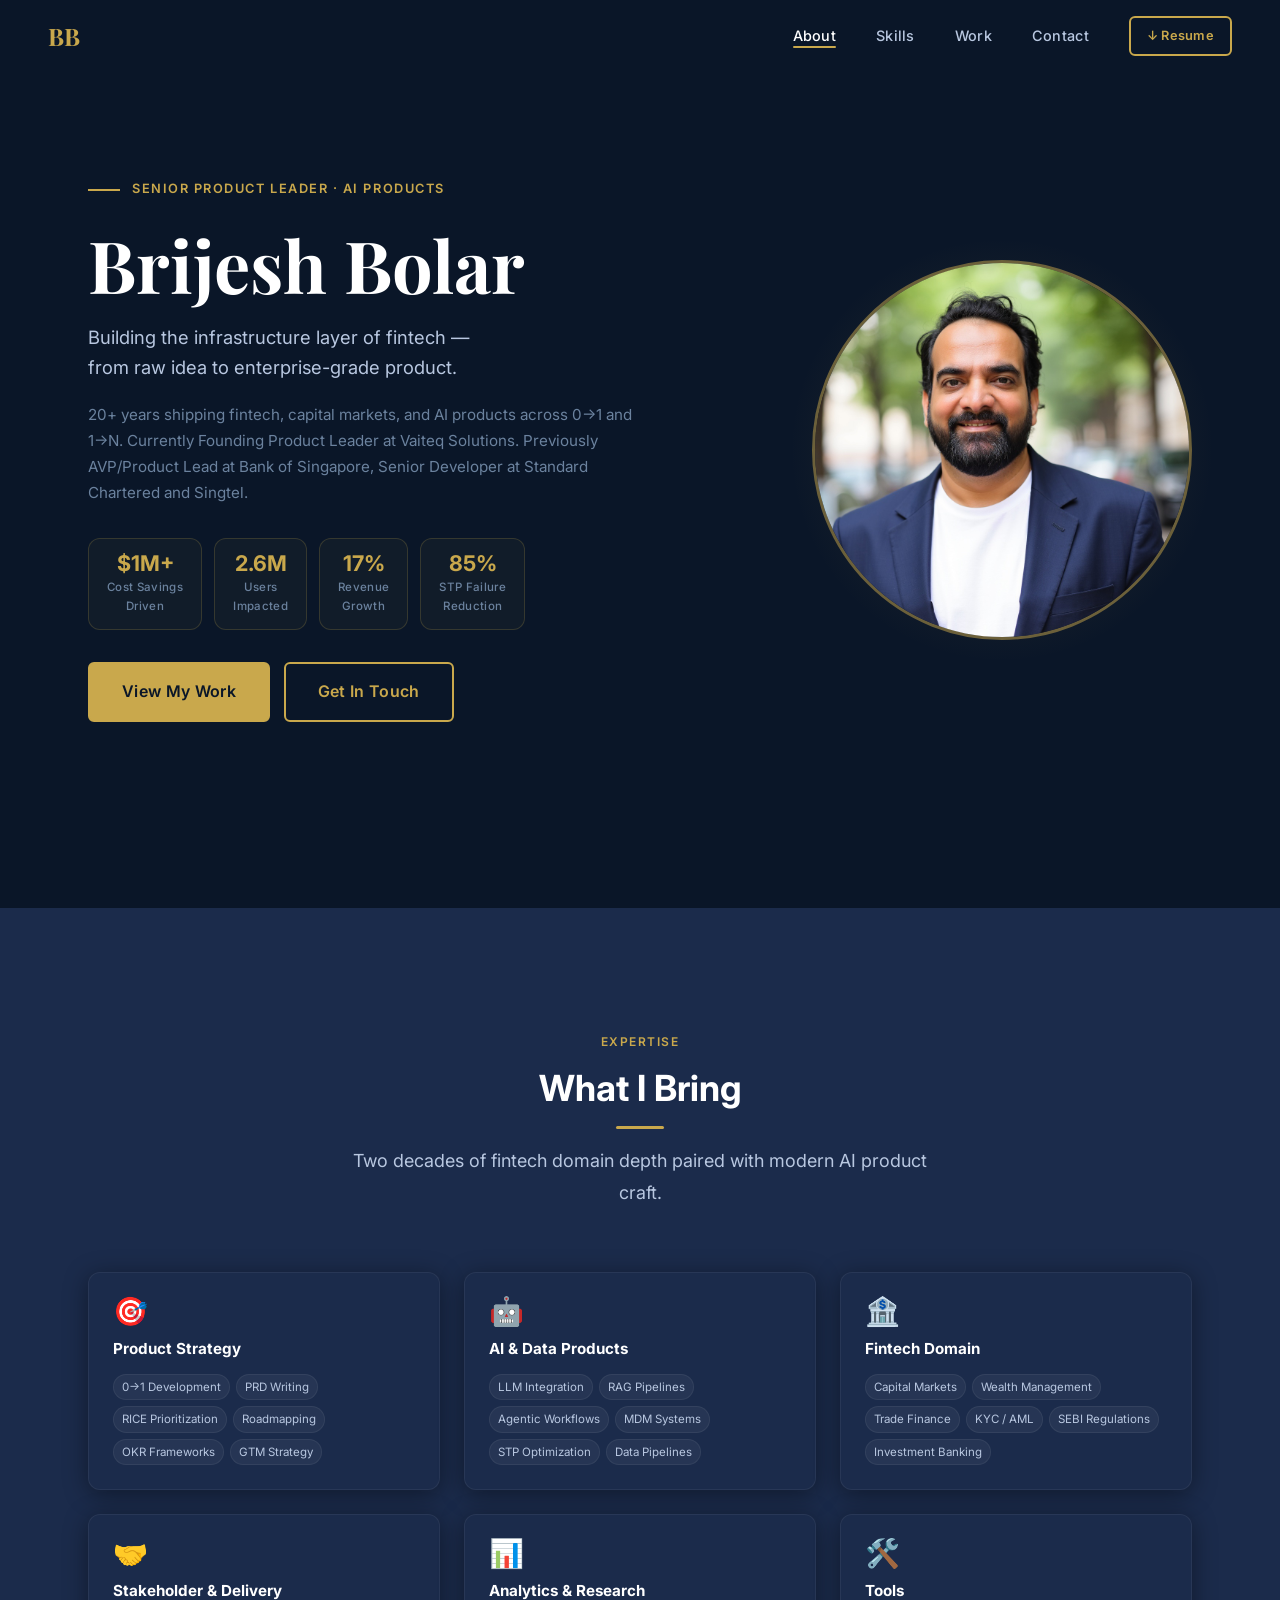
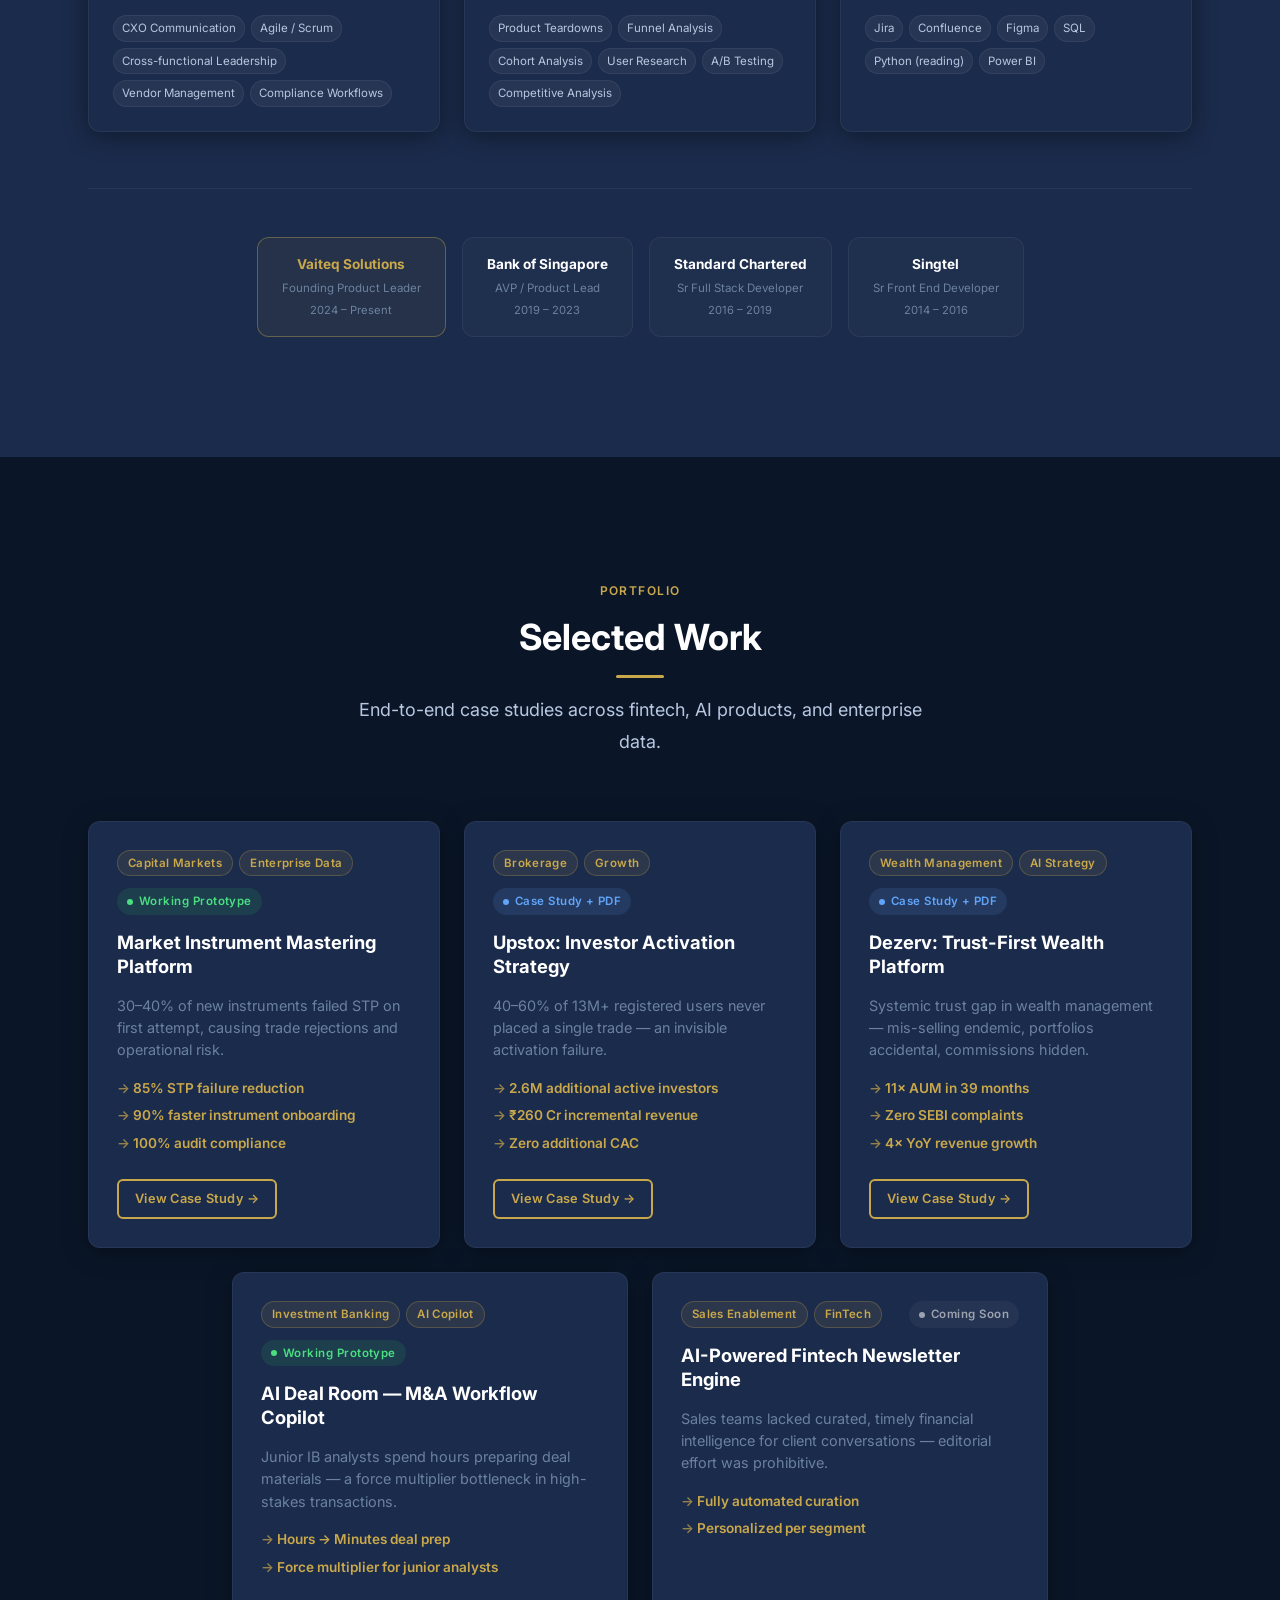
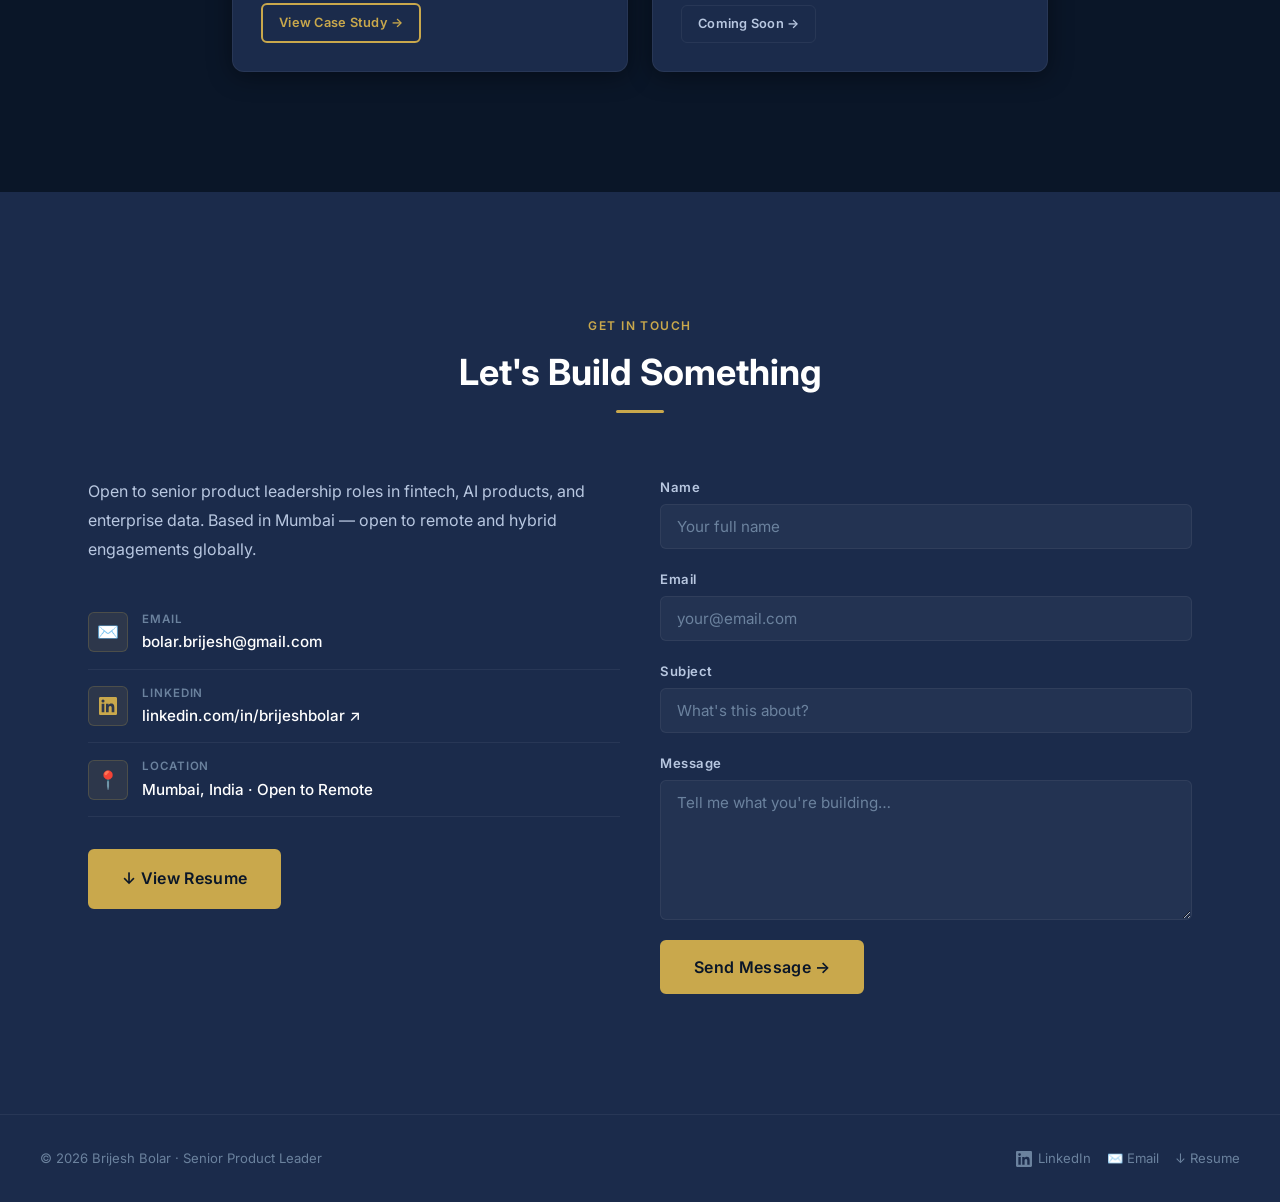
==== index.html @ 6beafd18 "Initial portfolio launch — Brijesh Bolar senior product leader site Static portfolio with 5 fintech " ====
<!DOCTYPE html>
<html lang="en">
<head>
  <meta charset="UTF-8">
  <meta name="viewport" content="width=device-width, initial-scale=1.0">
  <meta name="description" content="Brijesh Bolar — Senior Product Leader in AI and Fintech. 20+ years building enterprise-grade products at Bank of Singapore, Standard Chartered, and Singtel.">
  <meta name="author" content="Brijesh Harish Bolar">
  <title>Brijesh Bolar · Senior Product Leader · AI &amp; Fintech</title>

  <!-- Open Graph -->
  <meta property="og:title" content="Brijesh Bolar · Senior Product Leader">
  <meta property="og:description" content="20+ years in fintech. $1M+ cost savings. 2.6M users impacted.">
  <meta property="og:image" content="./documents/bolar-brijesh-pm-1.jpeg">
  <meta property="og:type" content="website">

  <!-- Google Fonts -->
  <link rel="preconnect" href="https://fonts.googleapis.com">
  <link rel="preconnect" href="https://fonts.gstatic.com" crossorigin>
  <link href="https://fonts.googleapis.com/css2?family=Inter:wght@300;400;500;600;700&family=Playfair+Display:wght@700&display=swap" rel="stylesheet">

  <link rel="stylesheet" href="./css/main.css">
  <link rel="stylesheet" href="./css/components.css">
</head>
<body>

  <!-- ── Navigation ──────────────────────────────────────────── -->
  <nav class="site-nav" id="site-nav" aria-label="Primary navigation">
    <div class="nav-inner">
      <a href="#" class="nav-logo" aria-label="Brijesh Bolar — back to top">BB</a>

      <button class="nav-burger" aria-expanded="false" aria-controls="nav-menu" aria-label="Toggle menu">
        <span></span>
        <span></span>
        <span></span>
      </button>

      <ul class="nav-menu" id="nav-menu" role="list">
        <li><a href="#about" class="nav-link">About</a></li>
        <li><a href="#skills" class="nav-link">Skills</a></li>
        <li><a href="#work" class="nav-link">Work</a></li>
        <li><a href="#contact" class="nav-link">Contact</a></li>
        <li>
          <a href="./documents/Resume_BrijeshBolar_SPM.pdf"
             target="_blank" rel="noopener noreferrer"
             class="btn btn-outline btn-sm nav-resume-btn">
            ↓ Resume
          </a>
        </li>
      </ul>
    </div>
  </nav>

  <!-- ── Hero / About ─────────────────────────────────────────── -->
  <section id="about" class="section" style="padding-top: 0; padding-bottom: 80px;">
    <div class="container">
      <div class="hero-grid">

        <!-- Text -->
        <div class="hero-text">
          <p class="hero-eyebrow">Senior Product Leader · AI Products</p>
          <h1 class="hero-name">Brijesh Bolar</h1>
          <p class="hero-tagline">
            Building the infrastructure layer of fintech —<br>
            from raw idea to enterprise-grade product.
          </p>
          <p class="hero-bio">
            20+ years shipping fintech, capital markets, and AI products across 0→1 and 1→N. Currently Founding Product Leader at Vaiteq Solutions. Previously AVP/Product Lead at Bank of Singapore, Senior Developer at Standard Chartered and Singtel.
          </p>

          <div class="metric-chips">
            <div class="metric-chip">
              <span class="metric-chip__number">$1M+</span>
              <span class="metric-chip__label">Cost Savings<br>Driven</span>
            </div>
            <div class="metric-chip">
              <span class="metric-chip__number">2.6M</span>
              <span class="metric-chip__label">Users<br>Impacted</span>
            </div>
            <div class="metric-chip">
              <span class="metric-chip__number">17%</span>
              <span class="metric-chip__label">Revenue<br>Growth</span>
            </div>
            <div class="metric-chip">
              <span class="metric-chip__number">85%</span>
              <span class="metric-chip__label">STP Failure<br>Reduction</span>
            </div>
          </div>

          <div class="hero-ctas">
            <a href="#work" class="btn btn-gold btn-lg">View My Work</a>
            <a href="#contact" class="btn btn-outline btn-lg">Get In Touch</a>
          </div>
        </div>

        <!-- Image -->
        <div class="hero-image-wrapper">
          <div class="hero-image-frame">
            <div class="hero-image-glow"></div>
            <img src="./documents/bolar-brijesh-pm-1.jpeg"
                 alt="Brijesh Bolar — Senior Product Leader"
                 width="380" height="380"
                 fetchpriority="high">
          </div>
        </div>

      </div>
    </div>
  </section>

  <!-- ── Skills & Credentials ─────────────────────────────────── -->
  <section id="skills" class="section section--alt">
    <div class="container">
      <div class="section__header animate-in">
        <span class="section__eyebrow">Expertise</span>
        <h2 class="section__title">What I Bring</h2>
        <div class="gold-divider"></div>
        <p class="section__subtitle mt-4">Two decades of fintech domain depth paired with modern AI product craft.</p>
      </div>

      <div class="grid-3">
        <!-- Card 1 -->
        <div class="card card-skill animate-in">
          <div class="card-skill__icon">🎯</div>
          <div class="card-skill__title">Product Strategy</div>
          <div class="card-skill__tags">
            <span class="skill-tag">0→1 Development</span>
            <span class="skill-tag">PRD Writing</span>
            <span class="skill-tag">RICE Prioritization</span>
            <span class="skill-tag">Roadmapping</span>
            <span class="skill-tag">OKR Frameworks</span>
            <span class="skill-tag">GTM Strategy</span>
          </div>
        </div>

        <!-- Card 2 -->
        <div class="card card-skill animate-in">
          <div class="card-skill__icon">🤖</div>
          <div class="card-skill__title">AI &amp; Data Products</div>
          <div class="card-skill__tags">
            <span class="skill-tag">LLM Integration</span>
            <span class="skill-tag">RAG Pipelines</span>
            <span class="skill-tag">Agentic Workflows</span>
            <span class="skill-tag">MDM Systems</span>
            <span class="skill-tag">STP Optimization</span>
            <span class="skill-tag">Data Pipelines</span>
          </div>
        </div>

        <!-- Card 3 -->
        <div class="card card-skill animate-in">
          <div class="card-skill__icon">🏦</div>
          <div class="card-skill__title">Fintech Domain</div>
          <div class="card-skill__tags">
            <span class="skill-tag">Capital Markets</span>
            <span class="skill-tag">Wealth Management</span>
            <span class="skill-tag">Trade Finance</span>
            <span class="skill-tag">KYC / AML</span>
            <span class="skill-tag">SEBI Regulations</span>
            <span class="skill-tag">Investment Banking</span>
          </div>
        </div>

        <!-- Card 4 -->
        <div class="card card-skill animate-in">
          <div class="card-skill__icon">🤝</div>
          <div class="card-skill__title">Stakeholder &amp; Delivery</div>
          <div class="card-skill__tags">
            <span class="skill-tag">CXO Communication</span>
            <span class="skill-tag">Agile / Scrum</span>
            <span class="skill-tag">Cross-functional Leadership</span>
            <span class="skill-tag">Vendor Management</span>
            <span class="skill-tag">Compliance Workflows</span>
          </div>
        </div>

        <!-- Card 5 -->
        <div class="card card-skill animate-in">
          <div class="card-skill__icon">📊</div>
          <div class="card-skill__title">Analytics &amp; Research</div>
          <div class="card-skill__tags">
            <span class="skill-tag">Product Teardowns</span>
            <span class="skill-tag">Funnel Analysis</span>
            <span class="skill-tag">Cohort Analysis</span>
            <span class="skill-tag">User Research</span>
            <span class="skill-tag">A/B Testing</span>
            <span class="skill-tag">Competitive Analysis</span>
          </div>
        </div>

        <!-- Card 6 -->
        <div class="card card-skill animate-in">
          <div class="card-skill__icon">🛠️</div>
          <div class="card-skill__title">Tools</div>
          <div class="card-skill__tags">
            <span class="skill-tag">Jira</span>
            <span class="skill-tag">Confluence</span>
            <span class="skill-tag">Figma</span>
            <span class="skill-tag">SQL</span>
            <span class="skill-tag">Python (reading)</span>
            <span class="skill-tag">Power BI</span>
          </div>
        </div>
      </div>

      <!-- Credentials strip -->
      <div class="credentials-strip animate-in">
        <div class="credential-item credential-item--current">
          <span class="credential-item__company">Vaiteq Solutions</span>
          <span class="credential-item__role">Founding Product Leader</span>
          <span class="credential-item__period">2024 – Present</span>
        </div>
        <div class="credential-item">
          <span class="credential-item__company">Bank of Singapore</span>
          <span class="credential-item__role">AVP / Product Lead</span>
          <span class="credential-item__period">2019 – 2023</span>
        </div>
        <div class="credential-item">
          <span class="credential-item__company">Standard Chartered</span>
          <span class="credential-item__role">Sr Full Stack Developer</span>
          <span class="credential-item__period">2016 – 2019</span>
        </div>
        <div class="credential-item">
          <span class="credential-item__company">Singtel</span>
          <span class="credential-item__role">Sr Front End Developer</span>
          <span class="credential-item__period">2014 – 2016</span>
        </div>
      </div>
    </div>
  </section>

  <!-- ── Selected Work ─────────────────────────────────────────── -->
  <section id="work" class="section">
    <div class="container">
      <div class="section__header animate-in">
        <span class="section__eyebrow">Portfolio</span>
        <h2 class="section__title">Selected Work</h2>
        <div class="gold-divider"></div>
        <p class="section__subtitle mt-4">End-to-end case studies across fintech, AI products, and enterprise data.</p>
      </div>

      <!-- Top row — 3 cards -->
      <div class="projects-grid">
        <!-- Card 1: MDM Platform -->
        <a href="./case-studies/mdm-platform.html" class="card card-project animate-in">
          <div class="card-project__header">
            <div class="tags">
              <span class="tag">Capital Markets</span>
              <span class="tag">Enterprise Data</span>
            </div>
            <span class="badge badge--green">Working Prototype</span>
          </div>
          <h3 class="card-project__title">Market Instrument Mastering Platform</h3>
          <p class="card-project__problem">30–40% of new instruments failed STP on first attempt, causing trade rejections and operational risk.</p>
          <div class="card-project__metrics">
            <div class="card-project__metric">85% STP failure reduction</div>
            <div class="card-project__metric">90% faster instrument onboarding</div>
            <div class="card-project__metric">100% audit compliance</div>
          </div>
          <div class="card-project__footer">
            <span class="btn btn-outline btn-sm">View Case Study →</span>
          </div>
        </a>

        <!-- Card 2: Upstox -->
        <a href="./case-studies/upstox-teardown.html" class="card card-project animate-in">
          <div class="card-project__header">
            <div class="tags">
              <span class="tag">Brokerage</span>
              <span class="tag">Growth</span>
            </div>
            <span class="badge badge--blue">Case Study + PDF</span>
          </div>
          <h3 class="card-project__title">Upstox: Investor Activation Strategy</h3>
          <p class="card-project__problem">40–60% of 13M+ registered users never placed a single trade — an invisible activation failure.</p>
          <div class="card-project__metrics">
            <div class="card-project__metric">2.6M additional active investors</div>
            <div class="card-project__metric">₹260 Cr incremental revenue</div>
            <div class="card-project__metric">Zero additional CAC</div>
          </div>
          <div class="card-project__footer">
            <span class="btn btn-outline btn-sm">View Case Study →</span>
          </div>
        </a>

        <!-- Card 3: Dezerv -->
        <a href="./case-studies/dezerv-teardown.html" class="card card-project animate-in">
          <div class="card-project__header">
            <div class="tags">
              <span class="tag">Wealth Management</span>
              <span class="tag">AI Strategy</span>
            </div>
            <span class="badge badge--blue">Case Study + PDF</span>
          </div>
          <h3 class="card-project__title">Dezerv: Trust-First Wealth Platform</h3>
          <p class="card-project__problem">Systemic trust gap in wealth management — mis-selling endemic, portfolios accidental, commissions hidden.</p>
          <div class="card-project__metrics">
            <div class="card-project__metric">11× AUM in 39 months</div>
            <div class="card-project__metric">Zero SEBI complaints</div>
            <div class="card-project__metric">4× YoY revenue growth</div>
          </div>
          <div class="card-project__footer">
            <span class="btn btn-outline btn-sm">View Case Study →</span>
          </div>
        </a>
      </div>

      <!-- Bottom row — 2 cards centered -->
      <div class="projects-grid-bottom mt-6">
        <!-- Card 4: AI Deal Room -->
        <a href="./case-studies/ai-deal-room.html" class="card card-project animate-in">
          <div class="card-project__header">
            <div class="tags">
              <span class="tag">Investment Banking</span>
              <span class="tag">AI Copilot</span>
            </div>
            <span class="badge badge--green">Working Prototype</span>
          </div>
          <h3 class="card-project__title">AI Deal Room — M&amp;A Workflow Copilot</h3>
          <p class="card-project__problem">Junior IB analysts spend hours preparing deal materials — a force multiplier bottleneck in high-stakes transactions.</p>
          <div class="card-project__metrics">
            <div class="card-project__metric">Hours → Minutes deal prep</div>
            <div class="card-project__metric">Force multiplier for junior analysts</div>
          </div>
          <div class="card-project__footer">
            <span class="btn btn-outline btn-sm">View Case Study →</span>
          </div>
        </a>

        <!-- Card 5: Newsletter Automation -->
        <a href="./case-studies/newsletter-automation.html" class="card card-project animate-in">
          <div class="card-project__header">
            <div class="tags">
              <span class="tag">Sales Enablement</span>
              <span class="tag">FinTech</span>
            </div>
            <span class="badge badge--gray">Coming Soon</span>
          </div>
          <h3 class="card-project__title">AI-Powered Fintech Newsletter Engine</h3>
          <p class="card-project__problem">Sales teams lacked curated, timely financial intelligence for client conversations — editorial effort was prohibitive.</p>
          <div class="card-project__metrics">
            <div class="card-project__metric">Fully automated curation</div>
            <div class="card-project__metric">Personalized per segment</div>
          </div>
          <div class="card-project__footer">
            <span class="btn btn-ghost btn-sm">Coming Soon →</span>
          </div>
        </a>
      </div>

    </div>
  </section>

  <!-- ── Contact ───────────────────────────────────────────────── -->
  <section id="contact" class="section section--alt">
    <div class="container">
      <div class="section__header animate-in">
        <span class="section__eyebrow">Get In Touch</span>
        <h2 class="section__title">Let's Build Something</h2>
        <div class="gold-divider"></div>
      </div>

      <div class="two-col">
        <!-- Left: contact info -->
        <div class="animate-in">
          <p style="color: var(--color-text-secondary); line-height: 1.8; margin-bottom: 32px;">
            Open to senior product leadership roles in fintech, AI products, and enterprise data. Based in Mumbai — open to remote and hybrid engagements globally.
          </p>

          <div class="contact-info-item">
            <div class="contact-info-item__icon">✉️</div>
            <div class="contact-info-item__text">
              <span class="contact-info-item__label">Email</span>
              <a href="mailto:bolar.brijesh@gmail.com" class="contact-info-item__value">bolar.brijesh@gmail.com</a>
            </div>
          </div>

          <div class="contact-info-item">
            <div class="contact-info-item__icon">
              <svg width="18" height="18" viewBox="0 0 24 24" fill="var(--color-accent-gold)" xmlns="http://www.w3.org/2000/svg">
                <path d="M20.447 20.452h-3.554v-5.569c0-1.328-.027-3.037-1.852-3.037-1.853 0-2.136 1.445-2.136 2.939v5.667H9.351V9h3.414v1.561h.046c.477-.9 1.637-1.85 3.37-1.85 3.601 0 4.267 2.37 4.267 5.455v6.286zM5.337 7.433a2.062 2.062 0 01-2.063-2.065 2.064 2.064 0 112.063 2.065zm1.782 13.019H3.555V9h3.564v11.452zM22.225 0H1.771C.792 0 0 .774 0 1.729v20.542C0 23.227.792 24 1.771 24h20.451C23.2 24 24 23.227 24 22.271V1.729C24 .774 23.2 0 22.222 0h.003z"/>
              </svg>
            </div>
            <div class="contact-info-item__text">
              <span class="contact-info-item__label">LinkedIn</span>
              <a href="https://www.linkedin.com/in/brijeshbolar-productleader/" target="_blank" rel="noopener noreferrer" class="contact-info-item__value">linkedin.com/in/brijeshbolar ↗</a>
            </div>
          </div>

          <div class="contact-info-item">
            <div class="contact-info-item__icon">📍</div>
            <div class="contact-info-item__text">
              <span class="contact-info-item__label">Location</span>
              <span class="contact-info-item__value">Mumbai, India · Open to Remote</span>
            </div>
          </div>

          <div style="margin-top: 32px;">
            <a href="./documents/Resume_BrijeshBolar_SPM.pdf"
               target="_blank" rel="noopener noreferrer"
               class="btn btn-gold btn-lg">
              ↓ View Resume
            </a>
          </div>
        </div>

        <!-- Right: contact form -->
        <div class="animate-in">
          <form class="contact-form" id="contact-form" novalidate>

            <div class="form-group">
              <label class="form-label" for="contact-name">Name</label>
              <input class="form-input" type="text" id="contact-name" name="name"
                     placeholder="Your full name" required autocomplete="name">
            </div>

            <div class="form-group">
              <label class="form-label" for="contact-email">Email</label>
              <input class="form-input" type="email" id="contact-email" name="email"
                     placeholder="your@email.com" required autocomplete="email">
            </div>

            <div class="form-group">
              <label class="form-label" for="contact-subject">Subject</label>
              <input class="form-input" type="text" id="contact-subject" name="subject"
                     placeholder="What's this about?">
            </div>

            <div class="form-group">
              <label class="form-label" for="contact-message">Message</label>
              <textarea class="form-textarea" id="contact-message" name="message"
                        placeholder="Tell me what you're building…" required></textarea>
            </div>

            <button type="submit" class="btn btn-gold btn-lg" style="align-self: flex-start;">
              Send Message →
            </button>
          </form>
          <script>
            document.getElementById('contact-form').addEventListener('submit', function(e) {
              e.preventDefault();
              var name    = document.getElementById('contact-name').value.trim();
              var email   = document.getElementById('contact-email').value.trim();
              var subject = document.getElementById('contact-subject').value.trim() || 'Portfolio Enquiry';
              var message = document.getElementById('contact-message').value.trim();
              var body    = 'Name: ' + name + '\nEmail: ' + email + '\n\n' + message;
              window.location.href = 'mailto:bolar.brijesh@gmail.com'
                + '?subject=' + encodeURIComponent(subject)
                + '&body='    + encodeURIComponent(body);
            });
          </script>
        </div>
      </div>
    </div>
  </section>

  <!-- ── Footer ────────────────────────────────────────────────── -->
  <footer class="site-footer">
    <div class="site-footer__inner">
      <p class="site-footer__copy">© 2026 Brijesh Bolar · Senior Product Leader</p>
      <div class="footer-links">
        <a href="https://www.linkedin.com/in/brijeshbolar-productleader/" target="_blank" rel="noopener noreferrer" class="footer-link">
          <svg width="16" height="16" viewBox="0 0 24 24" fill="currentColor"><path d="M20.447 20.452h-3.554v-5.569c0-1.328-.027-3.037-1.852-3.037-1.853 0-2.136 1.445-2.136 2.939v5.667H9.351V9h3.414v1.561h.046c.477-.9 1.637-1.85 3.37-1.85 3.601 0 4.267 2.37 4.267 5.455v6.286zM5.337 7.433a2.062 2.062 0 01-2.063-2.065 2.064 2.064 0 112.063 2.065zm1.782 13.019H3.555V9h3.564v11.452zM22.225 0H1.771C.792 0 0 .774 0 1.729v20.542C0 23.227.792 24 1.771 24h20.451C23.2 24 24 23.227 24 22.271V1.729C24 .774 23.2 0 22.222 0h.003z"/></svg>
          LinkedIn
        </a>
        <a href="mailto:bolar.brijesh@gmail.com" class="footer-link">
          ✉️ Email
        </a>
        <a href="./documents/Resume_BrijeshBolar_SPM.pdf" target="_blank" rel="noopener noreferrer" class="footer-link">
          ↓ Resume
        </a>
      </div>
    </div>
  </footer>

  <script src="./js/main.js"></script>
</body>
</html>
---- css/main.css ----
/* ============================================================
   MAIN.CSS — Variables, Reset, Typography, Layout Utilities
   ============================================================ */

/* ── Custom Properties ─────────────────────────────────────── */
:root {
  --color-bg-primary:       #0A1628;
  --color-bg-secondary:     #1B2B4B;
  --color-bg-tertiary:      #243860;
  --color-accent-gold:      #C9A84C;
  --color-accent-gold-light:#E8C96A;
  --color-text-primary:     #FFFFFF;
  --color-text-secondary:   #B8C7E0;
  --color-text-muted:       #6B829E;
  --color-border:           rgba(201, 168, 76, 0.2);
  --color-border-subtle:    rgba(255, 255, 255, 0.06);
  --color-card-shadow:      rgba(0, 0, 0, 0.4);
  --color-surface-glass:    rgba(27, 43, 75, 0.7);

  --badge-green-bg:  rgba(34, 197, 94, 0.12);
  --badge-green-fg:  #4ade80;
  --badge-blue-bg:   rgba(96, 165, 250, 0.12);
  --badge-blue-fg:   #60a5fa;
  --badge-gray-bg:   rgba(107, 114, 128, 0.12);
  --badge-gray-fg:   #9ca3af;

  --font-body:   'Inter', sans-serif;
  --font-display:'Playfair Display', serif;

  --radius-sm:  6px;
  --radius-md:  12px;
  --radius-lg:  20px;
  --radius-full:9999px;

  --shadow-card: 0 4px 24px var(--color-card-shadow);
  --shadow-gold: 0 0 32px rgba(201, 168, 76, 0.15);

  --transition-fast: 0.2s ease;
  --transition-med:  0.35s ease;

  --nav-height: 72px;
}

/* ── Reset ──────────────────────────────────────────────────── */
*, *::before, *::after {
  box-sizing: border-box;
  margin: 0;
  padding: 0;
}

html {
  scroll-behavior: smooth;
  font-size: 16px;
  -webkit-text-size-adjust: 100%;
}

body {
  font-family: var(--font-body);
  font-size: 1rem;
  font-weight: 400;
  line-height: 1.6;
  color: var(--color-text-primary);
  background-color: var(--color-bg-primary);
  -webkit-font-smoothing: antialiased;
  -moz-osx-font-smoothing: grayscale;
}

img, video {
  display: block;
  max-width: 100%;
  height: auto;
}

a {
  color: inherit;
  text-decoration: none;
}

ul, ol {
  list-style: none;
}

button {
  font-family: inherit;
  cursor: pointer;
  border: none;
  background: none;
}

input, textarea, select {
  font-family: inherit;
  font-size: inherit;
}

/* ── Typography ─────────────────────────────────────────────── */
h1, h2, h3, h4 {
  font-weight: 700;
  line-height: 1.2;
  color: var(--color-text-primary);
}

h1 { font-size: clamp(2.5rem, 6vw, 4.5rem); font-family: var(--font-display); }
h2 { font-size: clamp(1.75rem, 3vw, 2.25rem); }
h3 { font-size: 1.25rem; }
h4 { font-size: 1rem; }

p {
  color: var(--color-text-secondary);
  line-height: 1.75;
}

/* ── Focus Visible ──────────────────────────────────────────── */
:focus-visible {
  outline: 2px solid var(--color-accent-gold);
  outline-offset: 3px;
  border-radius: 4px;
}

/* ── Layout Utilities ───────────────────────────────────────── */
.container {
  max-width: 1200px;
  margin: 0 auto;
  padding: 0 24px;
}

@media (min-width: 1024px) {
  .container { padding: 0 48px; }
}

.section {
  padding: 80px 0;
}

@media (min-width: 1024px) {
  .section { padding: 120px 0; }
}

.section--alt {
  background-color: var(--color-bg-secondary);
}

.section__header {
  text-align: center;
  margin-bottom: 64px;
}

.section__eyebrow {
  display: inline-block;
  font-size: 0.75rem;
  font-weight: 600;
  letter-spacing: 0.12em;
  text-transform: uppercase;
  color: var(--color-accent-gold);
  margin-bottom: 16px;
}

.section__title {
  margin-bottom: 16px;
}

.section__subtitle {
  font-size: 1.125rem;
  color: var(--color-text-secondary);
  max-width: 600px;
  margin: 0 auto;
}

/* ── Flex / Grid helpers ────────────────────────────────────── */
.flex { display: flex; }
.flex-col { flex-direction: column; }
.items-center { align-items: center; }
.justify-center { justify-content: center; }
.justify-between { justify-content: space-between; }
.gap-2 { gap: 8px; }
.gap-3 { gap: 12px; }
.gap-4 { gap: 16px; }
.gap-6 { gap: 24px; }
.gap-8 { gap: 32px; }

/* ── Animation classes ──────────────────────────────────────── */
.animate-in {
  opacity: 0;
  transform: translateY(28px);
  transition: opacity 0.65s ease, transform 0.65s ease;
}

.animate-in.is-visible {
  opacity: 1;
  transform: translateY(0);
}

/* Stagger delays for groups */
.animate-in:nth-child(2) { transition-delay: 0.1s; }
.animate-in:nth-child(3) { transition-delay: 0.2s; }
.animate-in:nth-child(4) { transition-delay: 0.3s; }
.animate-in:nth-child(5) { transition-delay: 0.4s; }

/* ── Divider ────────────────────────────────────────────────── */
.gold-divider {
  width: 48px;
  height: 3px;
  background: var(--color-accent-gold);
  border-radius: 2px;
  margin: 16px auto 0;
}

.gold-divider--left {
  margin-left: 0;
}

/* ── Text helpers ───────────────────────────────────────────── */
.text-gold   { color: var(--color-accent-gold); }
.text-muted  { color: var(--color-text-muted); }
.text-secondary { color: var(--color-text-secondary); }
.text-center { text-align: center; }
.text-sm     { font-size: 0.875rem; }
.text-xs     { font-size: 0.75rem; }
.font-600    { font-weight: 600; }
.font-700    { font-weight: 700; }

/* ── Spacing helpers ────────────────────────────────────────── */
.mt-2  { margin-top: 8px; }
.mt-3  { margin-top: 12px; }
.mt-4  { margin-top: 16px; }
.mt-6  { margin-top: 24px; }
.mt-8  { margin-top: 32px; }
.mb-2  { margin-bottom: 8px; }
.mb-4  { margin-bottom: 16px; }
.mb-6  { margin-bottom: 24px; }
.mb-8  { margin-bottom: 32px; }

/* ── Scrollbar ──────────────────────────────────────────────── */
::-webkit-scrollbar { width: 6px; height: 6px; }
::-webkit-scrollbar-track { background: var(--color-bg-primary); }
::-webkit-scrollbar-thumb { background: var(--color-bg-tertiary); border-radius: 3px; }
::-webkit-scrollbar-thumb:hover { background: var(--color-accent-gold); }
---- css/components.css ----
/* ============================================================
   COMPONENTS.CSS — Nav, Buttons, Cards, Badges, Chips, Forms
   ============================================================ */

/* ── Navigation ─────────────────────────────────────────────── */
.site-nav {
  position: fixed;
  top: 0;
  left: 0;
  right: 0;
  z-index: 100;
  height: var(--nav-height);
  display: flex;
  align-items: center;
  transition: background var(--transition-med), box-shadow var(--transition-med);
  padding: 0 24px;
}

@media (min-width: 1024px) {
  .site-nav { padding: 0 48px; }
}

.site-nav.scrolled {
  background: rgba(11, 22, 40, 0.95);
  backdrop-filter: blur(12px);
  -webkit-backdrop-filter: blur(12px);
  box-shadow: 0 1px 0 var(--color-border);
}

.nav-inner {
  max-width: 1200px;
  width: 100%;
  margin: 0 auto;
  display: flex;
  align-items: center;
  justify-content: space-between;
}

.nav-logo {
  font-family: var(--font-display);
  font-size: 1.5rem;
  font-weight: 700;
  color: var(--color-accent-gold);
  letter-spacing: 0.02em;
  cursor: pointer;
  flex-shrink: 0;
}

.nav-logo:hover { color: var(--color-accent-gold-light); }

.nav-menu {
  display: flex;
  align-items: center;
  gap: 40px;
}

.nav-link {
  font-size: 0.9rem;
  font-weight: 500;
  color: var(--color-text-secondary);
  letter-spacing: 0.02em;
  transition: color var(--transition-fast);
  position: relative;
}

.nav-link::after {
  content: '';
  position: absolute;
  bottom: -4px;
  left: 0;
  right: 0;
  height: 2px;
  background: var(--color-accent-gold);
  border-radius: 1px;
  transform: scaleX(0);
  transition: transform var(--transition-fast);
}

.nav-link:hover,
.nav-link.active {
  color: var(--color-text-primary);
}

.nav-link:hover::after,
.nav-link.active::after {
  transform: scaleX(1);
}

/* Hamburger */
.nav-burger {
  display: none;
  flex-direction: column;
  gap: 5px;
  padding: 4px;
  background: none;
  border: none;
  cursor: pointer;
}

.nav-burger span {
  display: block;
  width: 24px;
  height: 2px;
  background: var(--color-text-primary);
  border-radius: 2px;
  transition: transform var(--transition-fast), opacity var(--transition-fast);
}

.nav-burger[aria-expanded="true"] span:nth-child(1) {
  transform: translateY(7px) rotate(45deg);
}
.nav-burger[aria-expanded="true"] span:nth-child(2) {
  opacity: 0;
}
.nav-burger[aria-expanded="true"] span:nth-child(3) {
  transform: translateY(-7px) rotate(-45deg);
}

/* Mobile nav */
@media (max-width: 768px) {
  .nav-burger { display: flex; }
  .nav-resume-btn { display: none; }

  .nav-menu {
    display: none;
    position: fixed;
    top: var(--nav-height);
    left: 0;
    right: 0;
    background: rgba(11, 22, 40, 0.98);
    backdrop-filter: blur(12px);
    -webkit-backdrop-filter: blur(12px);
    flex-direction: column;
    gap: 0;
    padding: 16px 0 24px;
    border-top: 1px solid var(--color-border);
  }

  .nav-menu.open {
    display: flex;
  }

  .nav-link {
    padding: 14px 32px;
    width: 100%;
    font-size: 1rem;
  }

  .nav-link::after { display: none; }
}

/* ── Buttons ─────────────────────────────────────────────────── */
.btn {
  display: inline-flex;
  align-items: center;
  gap: 8px;
  padding: 12px 24px;
  font-size: 0.9rem;
  font-weight: 600;
  border-radius: var(--radius-sm);
  transition: background var(--transition-fast), color var(--transition-fast),
              border-color var(--transition-fast), transform var(--transition-fast),
              box-shadow var(--transition-fast);
  white-space: nowrap;
  cursor: pointer;
  letter-spacing: 0.02em;
}

.btn:hover { transform: translateY(-2px); }
.btn:active { transform: translateY(0); }

.btn-gold {
  background: var(--color-accent-gold);
  color: #0A1628;
  border: 2px solid var(--color-accent-gold);
}

.btn-gold:hover {
  background: var(--color-accent-gold-light);
  border-color: var(--color-accent-gold-light);
  box-shadow: 0 4px 20px rgba(201, 168, 76, 0.35);
}

.btn-outline {
  background: transparent;
  color: var(--color-accent-gold);
  border: 2px solid var(--color-accent-gold);
}

.btn-outline:hover {
  background: rgba(201, 168, 76, 0.1);
  box-shadow: 0 4px 20px rgba(201, 168, 76, 0.2);
}

.btn-ghost {
  background: transparent;
  color: var(--color-text-secondary);
  border: 1px solid var(--color-border-subtle);
}

.btn-ghost:hover {
  color: var(--color-text-primary);
  border-color: rgba(201, 168, 76, 0.4);
  background: rgba(201, 168, 76, 0.06);
}

.btn-sm {
  padding: 8px 16px;
  font-size: 0.8rem;
}

.btn-lg {
  padding: 15px 32px;
  font-size: 1rem;
}

/* ── Metric Chips ────────────────────────────────────────────── */
.metric-chips {
  display: flex;
  flex-wrap: wrap;
  gap: 12px;
  margin: 32px 0;
}

.metric-chip {
  display: inline-flex;
  flex-direction: column;
  align-items: center;
  border: 1px solid var(--color-border);
  border-radius: var(--radius-md);
  padding: 14px 18px;
  gap: 4px;
  background: rgba(201, 168, 76, 0.04);
  transition: border-color var(--transition-fast), background var(--transition-fast);
}

.metric-chip:hover {
  border-color: rgba(201, 168, 76, 0.5);
  background: rgba(201, 168, 76, 0.08);
}

.metric-chip__number {
  font-size: 1.35rem;
  font-weight: 700;
  color: var(--color-accent-gold);
  line-height: 1;
}

.metric-chip__label {
  font-size: 0.72rem;
  font-weight: 500;
  color: var(--color-text-muted);
  text-align: center;
  letter-spacing: 0.03em;
}

/* ── Badge / Tag ─────────────────────────────────────────────── */
.badge {
  display: inline-flex;
  align-items: center;
  gap: 6px;
  padding: 4px 10px;
  font-size: 0.72rem;
  font-weight: 600;
  border-radius: var(--radius-full);
  letter-spacing: 0.04em;
}

.badge::before {
  content: '';
  width: 6px;
  height: 6px;
  border-radius: 50%;
  flex-shrink: 0;
}

.badge--green {
  background: var(--badge-green-bg);
  color: var(--badge-green-fg);
}
.badge--green::before { background: var(--badge-green-fg); }

.badge--blue {
  background: var(--badge-blue-bg);
  color: var(--badge-blue-fg);
}
.badge--blue::before { background: var(--badge-blue-fg); }

.badge--gray {
  background: var(--badge-gray-bg);
  color: var(--badge-gray-fg);
}
.badge--gray::before { background: var(--badge-gray-fg); }

.tag {
  display: inline-block;
  padding: 3px 10px;
  font-size: 0.72rem;
  font-weight: 600;
  border-radius: var(--radius-full);
  background: rgba(201, 168, 76, 0.1);
  color: var(--color-accent-gold);
  border: 1px solid rgba(201, 168, 76, 0.25);
  letter-spacing: 0.03em;
}

.tags {
  display: flex;
  flex-wrap: wrap;
  gap: 6px;
}

/* ── Card ─────────────────────────────────────────────────────── */
.card {
  background: var(--color-bg-secondary);
  border: 1px solid var(--color-border-subtle);
  border-radius: var(--radius-md);
  padding: 28px;
  box-shadow: var(--shadow-card);
}

/* Project Card */
.card-project {
  display: flex;
  flex-direction: column;
  gap: 16px;
  transition: transform var(--transition-med), border-color var(--transition-med),
              box-shadow var(--transition-med);
  cursor: pointer;
  text-decoration: none;
  color: inherit;
}

.card-project:hover {
  transform: translateY(-6px);
  border-color: rgba(201, 168, 76, 0.35);
  box-shadow: 0 12px 40px rgba(0,0,0,0.5), var(--shadow-gold);
}

.card-project__header {
  display: flex;
  align-items: flex-start;
  justify-content: space-between;
  gap: 12px;
  flex-wrap: wrap;
}

.card-project__title {
  font-size: 1.15rem;
  font-weight: 700;
  color: var(--color-text-primary);
  line-height: 1.3;
}

.card-project__problem {
  font-size: 0.9rem;
  color: var(--color-text-muted);
  line-height: 1.55;
}

.card-project__metrics {
  display: flex;
  flex-direction: column;
  gap: 6px;
  flex: 1;
}

.card-project__metric {
  font-size: 0.85rem;
  font-weight: 600;
  color: var(--color-accent-gold);
}

.card-project__metric::before {
  content: '→ ';
  opacity: 0.7;
}

.card-project__footer {
  margin-top: auto;
  padding-top: 8px;
}

/* Metric card (impact section on case study pages) */
.card-metric {
  text-align: center;
  padding: 32px 24px;
}

.card-metric__number {
  font-size: 2.5rem;
  font-weight: 700;
  color: var(--color-accent-gold);
  line-height: 1;
  margin-bottom: 8px;
}

.card-metric__label {
  font-size: 0.85rem;
  color: var(--color-text-secondary);
  font-weight: 500;
}

/* Skill card */
.card-skill {
  display: flex;
  flex-direction: column;
  gap: 12px;
  padding: 24px;
}

.card-skill__icon {
  font-size: 1.75rem;
  line-height: 1;
}

.card-skill__title {
  font-size: 0.95rem;
  font-weight: 700;
  color: var(--color-text-primary);
}

.card-skill__tags {
  display: flex;
  flex-wrap: wrap;
  gap: 6px;
}

.skill-tag {
  font-size: 0.72rem;
  color: var(--color-text-secondary);
  background: rgba(255,255,255,0.05);
  padding: 3px 8px;
  border-radius: var(--radius-full);
  border: 1px solid var(--color-border-subtle);
}

/* Insight card */
.card-insight {
  padding: 28px;
}

.card-insight__icon {
  font-size: 2rem;
  margin-bottom: 16px;
}

.card-insight__title {
  font-size: 1rem;
  font-weight: 700;
  margin-bottom: 10px;
  color: var(--color-text-primary);
}

.card-insight__body {
  font-size: 0.9rem;
  color: var(--color-text-secondary);
  line-height: 1.65;
}

/* ── Grid Layouts ─────────────────────────────────────────────── */
.grid-2 {
  display: grid;
  grid-template-columns: 1fr;
  gap: 24px;
}

@media (min-width: 640px) {
  .grid-2 { grid-template-columns: repeat(2, 1fr); }
}

.grid-3 {
  display: grid;
  grid-template-columns: 1fr;
  gap: 24px;
}

@media (min-width: 640px) {
  .grid-3 { grid-template-columns: repeat(2, 1fr); }
}

@media (min-width: 1024px) {
  .grid-3 { grid-template-columns: repeat(3, 1fr); }
}

.grid-4 {
  display: grid;
  grid-template-columns: repeat(2, 1fr);
  gap: 20px;
}

@media (min-width: 1024px) {
  .grid-4 { grid-template-columns: repeat(4, 1fr); }
}

/* Projects grid — 3 top + 2 bottom centered */
.projects-grid {
  display: grid;
  grid-template-columns: 1fr;
  gap: 24px;
  margin-bottom: 24px;
}

@media (min-width: 640px) {
  .projects-grid { grid-template-columns: repeat(2, 1fr); }
}

@media (min-width: 1024px) {
  .projects-grid { grid-template-columns: repeat(3, 1fr); }
}

/* Bottom two cards centered on desktop */
@media (min-width: 1024px) {
  .projects-grid .card-project:nth-child(4) {
    grid-column: 1 / 2;
    margin-left: calc(50% + 12px);
  }
  .projects-grid .card-project:nth-child(5) {
    grid-column: 2 / 3;
  }
  /* Reset and use a proper centering approach */
}

/* Simpler approach: wrap bottom row */
.projects-grid-bottom {
  display: grid;
  grid-template-columns: 1fr;
  gap: 24px;
  margin-top: 0;
}

@media (min-width: 640px) {
  .projects-grid-bottom { grid-template-columns: repeat(2, 1fr); }
}

@media (min-width: 1024px) {
  .projects-grid-bottom {
    grid-template-columns: repeat(2, 1fr);
    max-width: 816px;
    margin: 0 auto;
  }
}

/* ── Credentials Strip ────────────────────────────────────────── */
.credentials-strip {
  display: flex;
  flex-wrap: wrap;
  gap: 16px;
  justify-content: center;
  margin-top: 56px;
  padding-top: 48px;
  border-top: 1px solid var(--color-border-subtle);
}

.credential-item {
  display: flex;
  flex-direction: column;
  align-items: center;
  gap: 4px;
  padding: 16px 24px;
  border: 1px solid var(--color-border-subtle);
  border-radius: var(--radius-md);
  background: rgba(255,255,255,0.02);
  transition: border-color var(--transition-fast), background var(--transition-fast);
  min-width: 160px;
}

.credential-item:hover {
  border-color: rgba(201, 168, 76, 0.3);
  background: rgba(201, 168, 76, 0.04);
}

.credential-item--current {
  border-color: rgba(201, 168, 76, 0.4);
  background: rgba(201, 168, 76, 0.06);
}

.credential-item__company {
  font-size: 0.85rem;
  font-weight: 700;
  color: var(--color-text-primary);
}

.credential-item--current .credential-item__company {
  color: var(--color-accent-gold);
}

.credential-item__role {
  font-size: 0.72rem;
  color: var(--color-text-muted);
  text-align: center;
}

.credential-item__period {
  font-size: 0.7rem;
  color: var(--color-text-muted);
}

/* ── Contact Form ─────────────────────────────────────────────── */
.form-group {
  display: flex;
  flex-direction: column;
  gap: 6px;
}

.form-label {
  font-size: 0.82rem;
  font-weight: 600;
  color: var(--color-text-secondary);
  letter-spacing: 0.04em;
}

.form-input,
.form-textarea {
  background: rgba(255,255,255,0.04);
  border: 1px solid var(--color-border-subtle);
  border-radius: var(--radius-sm);
  padding: 12px 16px;
  color: var(--color-text-primary);
  font-size: 0.95rem;
  transition: border-color var(--transition-fast), background var(--transition-fast);
  width: 100%;
}

.form-input:focus,
.form-textarea:focus {
  outline: none;
  border-color: var(--color-accent-gold);
  background: rgba(201, 168, 76, 0.04);
}

.form-input::placeholder,
.form-textarea::placeholder {
  color: var(--color-text-muted);
}

.form-textarea {
  resize: vertical;
  min-height: 140px;
}

.contact-form {
  display: flex;
  flex-direction: column;
  gap: 20px;
}

/* ── Contact Info ─────────────────────────────────────────────── */
.contact-info-item {
  display: flex;
  align-items: center;
  gap: 14px;
  padding: 14px 0;
  border-bottom: 1px solid var(--color-border-subtle);
}

.contact-info-item:last-of-type {
  border-bottom: none;
}

.contact-info-item__icon {
  width: 40px;
  height: 40px;
  border-radius: var(--radius-sm);
  background: rgba(201, 168, 76, 0.1);
  border: 1px solid rgba(201, 168, 76, 0.2);
  display: flex;
  align-items: center;
  justify-content: center;
  font-size: 1.1rem;
  flex-shrink: 0;
}

.contact-info-item__text {
  display: flex;
  flex-direction: column;
  gap: 2px;
}

.contact-info-item__label {
  font-size: 0.72rem;
  font-weight: 600;
  color: var(--color-text-muted);
  letter-spacing: 0.08em;
  text-transform: uppercase;
}

.contact-info-item__value {
  font-size: 0.95rem;
  color: var(--color-text-primary);
  font-weight: 500;
  transition: color var(--transition-fast);
}

a.contact-info-item__value:hover {
  color: var(--color-accent-gold);
}

/* ── Footer ───────────────────────────────────────────────────── */
.site-footer {
  background: var(--color-bg-secondary);
  border-top: 1px solid var(--color-border-subtle);
  padding: 32px 24px;
}

.site-footer__inner {
  max-width: 1200px;
  margin: 0 auto;
  display: flex;
  align-items: center;
  justify-content: space-between;
  flex-wrap: wrap;
  gap: 16px;
}

.site-footer__copy {
  font-size: 0.82rem;
  color: var(--color-text-muted);
}

.footer-links {
  display: flex;
  align-items: center;
  gap: 16px;
}

.footer-link {
  display: flex;
  align-items: center;
  gap: 6px;
  font-size: 0.82rem;
  color: var(--color-text-muted);
  transition: color var(--transition-fast);
}

.footer-link:hover {
  color: var(--color-accent-gold);
}

/* ── Hero Layout ──────────────────────────────────────────────── */
.hero-grid {
  display: grid;
  grid-template-columns: 1fr;
  gap: 48px;
  align-items: center;
  min-height: calc(100vh - var(--nav-height));
  padding-top: var(--nav-height);
}

@media (min-width: 1024px) {
  .hero-grid {
    grid-template-columns: 1fr 420px;
    gap: 64px;
  }
}

.hero-image-wrapper {
  display: flex;
  justify-content: center;
  order: -1;
}

@media (min-width: 1024px) {
  .hero-image-wrapper {
    order: 0;
    justify-content: flex-end;
  }
}

.hero-image-frame {
  position: relative;
  width: 280px;
  height: 280px;
}

@media (min-width: 640px) {
  .hero-image-frame {
    width: 320px;
    height: 320px;
  }
}

@media (min-width: 1024px) {
  .hero-image-frame {
    width: 380px;
    height: 380px;
  }
}

.hero-image-glow {
  position: absolute;
  inset: -24px;
  background: radial-gradient(ellipse at center, rgba(201, 168, 76, 0.18) 0%, transparent 70%);
  border-radius: 50%;
  pointer-events: none;
}

.hero-image-frame img {
  width: 100%;
  height: 100%;
  object-fit: cover;
  border-radius: 50%;
  border: 3px solid rgba(201, 168, 76, 0.5);
  position: relative;
  z-index: 1;
}

.hero-eyebrow {
  font-size: 0.8rem;
  font-weight: 600;
  letter-spacing: 0.12em;
  text-transform: uppercase;
  color: var(--color-accent-gold);
  margin-bottom: 20px;
  display: flex;
  align-items: center;
  gap: 12px;
}

.hero-eyebrow::before {
  content: '';
  display: block;
  width: 32px;
  height: 2px;
  background: var(--color-accent-gold);
  flex-shrink: 0;
}

.hero-name {
  margin-bottom: 16px;
}

.hero-tagline {
  font-size: 1.15rem;
  color: var(--color-text-secondary);
  line-height: 1.6;
  margin-bottom: 20px;
  max-width: 560px;
}

.hero-bio {
  font-size: 0.95rem;
  color: var(--color-text-muted);
  line-height: 1.7;
  max-width: 560px;
  margin-bottom: 4px;
}

.hero-ctas {
  display: flex;
  flex-wrap: wrap;
  gap: 14px;
  margin-top: 8px;
}

/* ── Workflow Steps ────────────────────────────────────────────── */
.workflow-steps {
  display: flex;
  overflow-x: auto;
  gap: 0;
  padding-bottom: 8px;
  scrollbar-width: none;
}

.workflow-steps::-webkit-scrollbar { display: none; }

.workflow-step {
  display: flex;
  flex-direction: column;
  align-items: center;
  gap: 10px;
  flex-shrink: 0;
  min-width: 120px;
  text-align: center;
  position: relative;
  padding: 0 8px;
}

.workflow-step:not(:last-child)::after {
  content: '';
  position: absolute;
  top: 18px;
  right: -12px;
  width: 24px;
  height: 2px;
  background: var(--color-border);
}

.workflow-step__num {
  width: 36px;
  height: 36px;
  border-radius: 50%;
  background: var(--color-bg-tertiary);
  border: 2px solid var(--color-border);
  display: flex;
  align-items: center;
  justify-content: center;
  font-size: 0.85rem;
  font-weight: 700;
  color: var(--color-accent-gold);
  flex-shrink: 0;
}

.workflow-step__label {
  font-size: 0.72rem;
  color: var(--color-text-muted);
  font-weight: 500;
  line-height: 1.3;
}

/* ── RICE Score Card ──────────────────────────────────────────── */
.rice-grid {
  display: grid;
  grid-template-columns: repeat(2, 1fr);
  gap: 8px;
  margin-top: 16px;
}

.rice-item {
  background: rgba(255,255,255,0.03);
  border-radius: var(--radius-sm);
  padding: 10px 12px;
  text-align: center;
}

.rice-item__label {
  font-size: 0.65rem;
  color: var(--color-text-muted);
  letter-spacing: 0.08em;
  text-transform: uppercase;
  font-weight: 600;
  margin-bottom: 4px;
}

.rice-item__value {
  font-size: 1rem;
  font-weight: 700;
  color: var(--color-text-primary);
}

/* ── Two-column section ───────────────────────────────────────── */
.two-col {
  display: grid;
  grid-template-columns: 1fr;
  gap: 40px;
}

@media (min-width: 768px) {
  .two-col { grid-template-columns: 1fr 1fr; }
}

/* ── Divider line ─────────────────────────────────────────────── */
hr.section-divider {
  border: none;
  border-top: 1px solid var(--color-border-subtle);
  margin: 48px 0;
}

/* ── PDF Download Block ───────────────────────────────────────── */
.pdf-download-block {
  display: flex;
  align-items: center;
  gap: 20px;
  padding: 28px 32px;
  background: var(--color-bg-secondary);
  border: 1px solid var(--color-border);
  border-radius: var(--radius-md);
  flex-wrap: wrap;
}

.pdf-download-block__icon {
  font-size: 2.5rem;
  flex-shrink: 0;
}

.pdf-download-block__text {
  flex: 1;
}

.pdf-download-block__title {
  font-weight: 700;
  color: var(--color-text-primary);
  margin-bottom: 4px;
}

.pdf-download-block__desc {
  font-size: 0.85rem;
  color: var(--color-text-muted);
}

/* ── "Coming Soon" placeholder ────────────────────────────────── */
.coming-soon-block {
  display: flex;
  flex-direction: column;
  align-items: center;
  gap: 16px;
  padding: 64px 32px;
  background: var(--color-bg-secondary);
  border: 2px dashed rgba(201, 168, 76, 0.3);
  border-radius: var(--radius-lg);
  text-align: center;
}

.coming-soon-block__icon {
  font-size: 3rem;
  opacity: 0.7;
}

.coming-soon-block__title {
  font-size: 1.25rem;
  font-weight: 700;
  color: var(--color-text-primary);
}

.coming-soon-block__desc {
  color: var(--color-text-muted);
  max-width: 400px;
  font-size: 0.9rem;
}

/* ── Back navigation ──────────────────────────────────────────── */
.back-nav {
  display: inline-flex;
  align-items: center;
  gap: 8px;
  font-size: 0.85rem;
  font-weight: 600;
  color: var(--color-text-secondary);
  transition: color var(--transition-fast), gap var(--transition-fast);
  margin-bottom: 32px;
}

.back-nav:hover {
  color: var(--color-accent-gold);
  gap: 12px;
}

/* ── Case study hero bar ──────────────────────────────────────── */
.cs-hero {
  padding-top: calc(var(--nav-height) + 48px);
  padding-bottom: 64px;
}

.cs-hero__meta {
  display: flex;
  align-items: center;
  gap: 12px;
  flex-wrap: wrap;
  margin-bottom: 20px;
}

.cs-hero__title {
  font-size: clamp(1.75rem, 4vw, 2.75rem);
  margin-bottom: 16px;
}

.cs-hero__lead {
  font-size: 1.1rem;
  color: var(--color-text-secondary);
  max-width: 720px;
  line-height: 1.7;
  margin-bottom: 32px;
}

.cs-hero__metrics {
  display: flex;
  flex-wrap: wrap;
  gap: 16px;
}

.cs-metric-chip {
  display: flex;
  flex-direction: column;
  align-items: center;
  gap: 4px;
  padding: 16px 20px;
  background: rgba(201, 168, 76, 0.06);
  border: 1px solid rgba(201, 168, 76, 0.3);
  border-radius: var(--radius-md);
  min-width: 120px;
}

.cs-metric-chip__num {
  font-size: 1.75rem;
  font-weight: 700;
  color: var(--color-accent-gold);
  line-height: 1;
}

.cs-metric-chip__label {
  font-size: 0.72rem;
  color: var(--color-text-muted);
  text-align: center;
  font-weight: 500;
}

/* ── Priority card (RICE) ─────────────────────────────────────── */
.priority-card {
  position: relative;
  padding: 28px;
  background: var(--color-bg-secondary);
  border: 1px solid var(--color-border-subtle);
  border-radius: var(--radius-md);
}

.priority-card__rank {
  position: absolute;
  top: -14px;
  left: 24px;
  background: var(--color-accent-gold);
  color: #0A1628;
  font-size: 0.72rem;
  font-weight: 700;
  padding: 4px 12px;
  border-radius: var(--radius-full);
  letter-spacing: 0.05em;
}

.priority-card__title {
  font-size: 1.05rem;
  font-weight: 700;
  margin-bottom: 8px;
  margin-top: 8px;
}

.priority-card__problem {
  font-size: 0.88rem;
  color: var(--color-text-muted);
  margin-bottom: 16px;
  line-height: 1.6;
}

.priority-card__outcome {
  font-size: 0.85rem;
  color: var(--color-accent-gold);
  font-weight: 600;
}
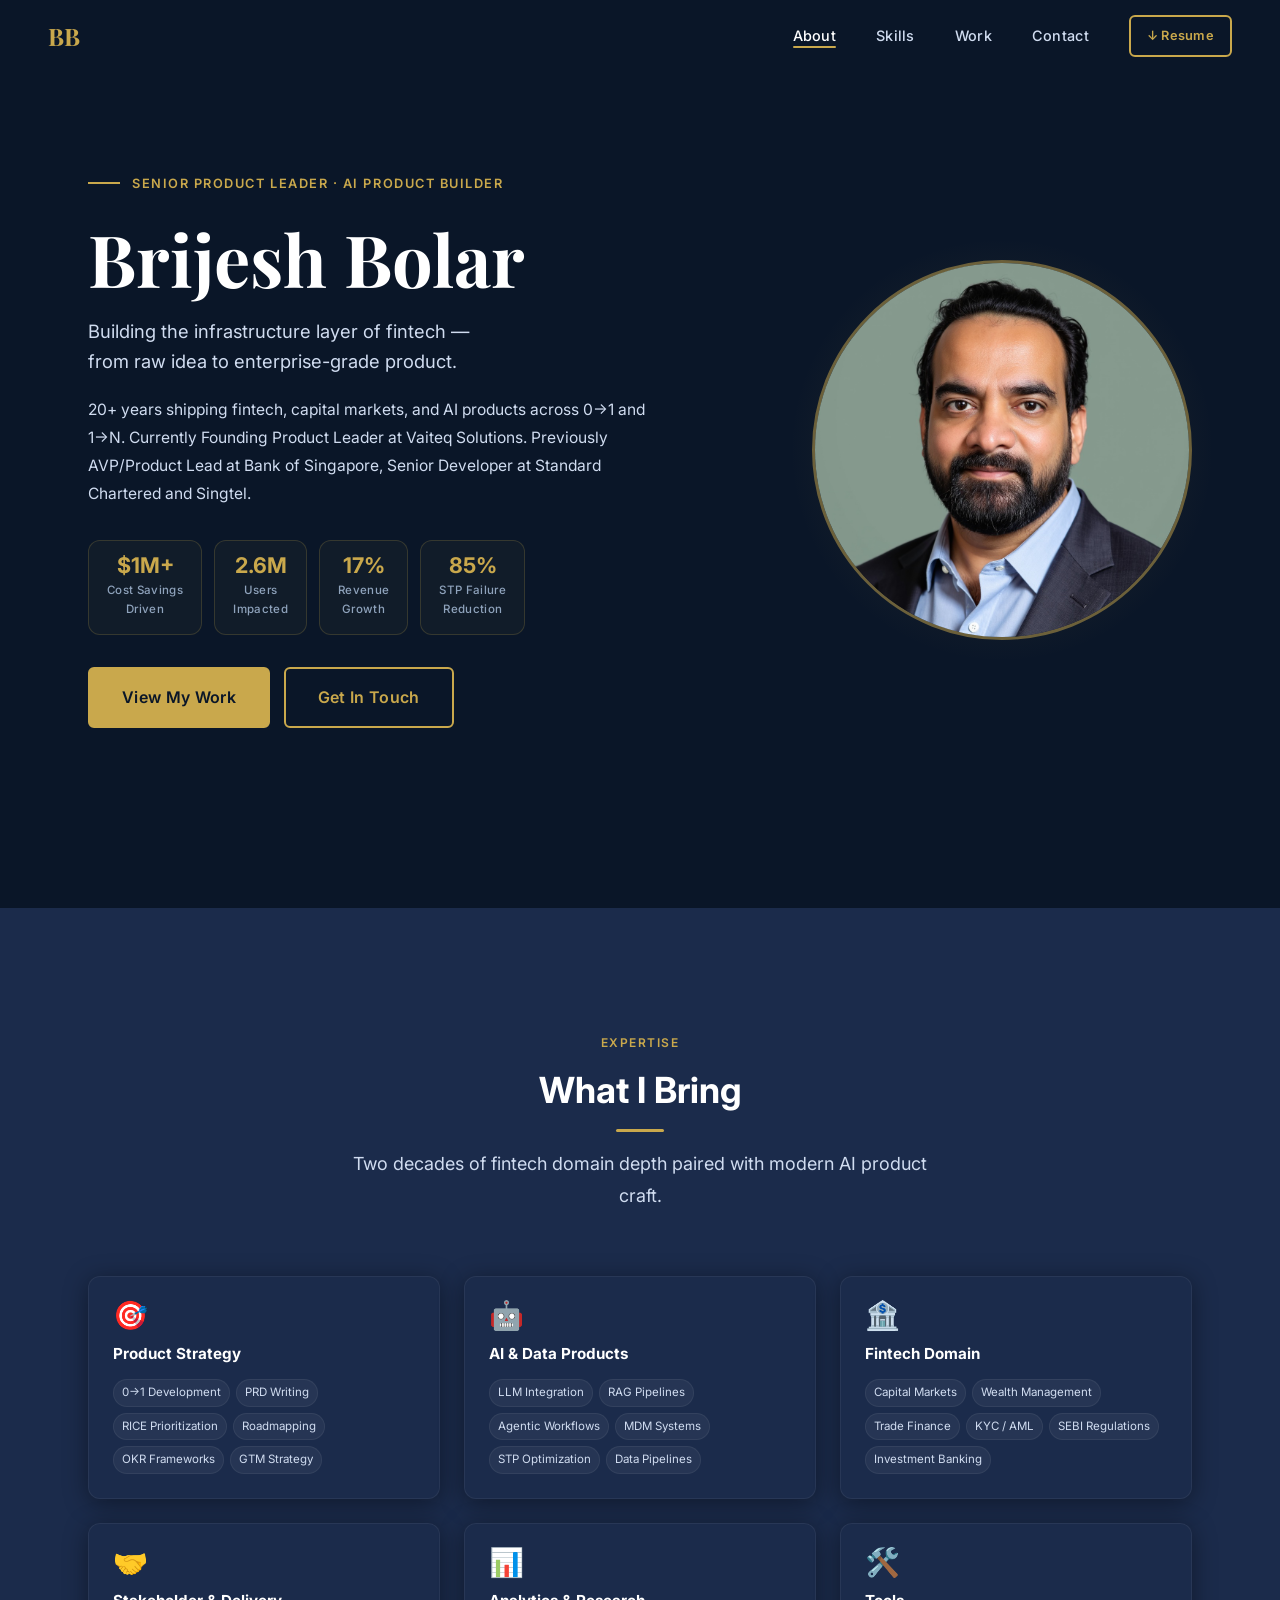
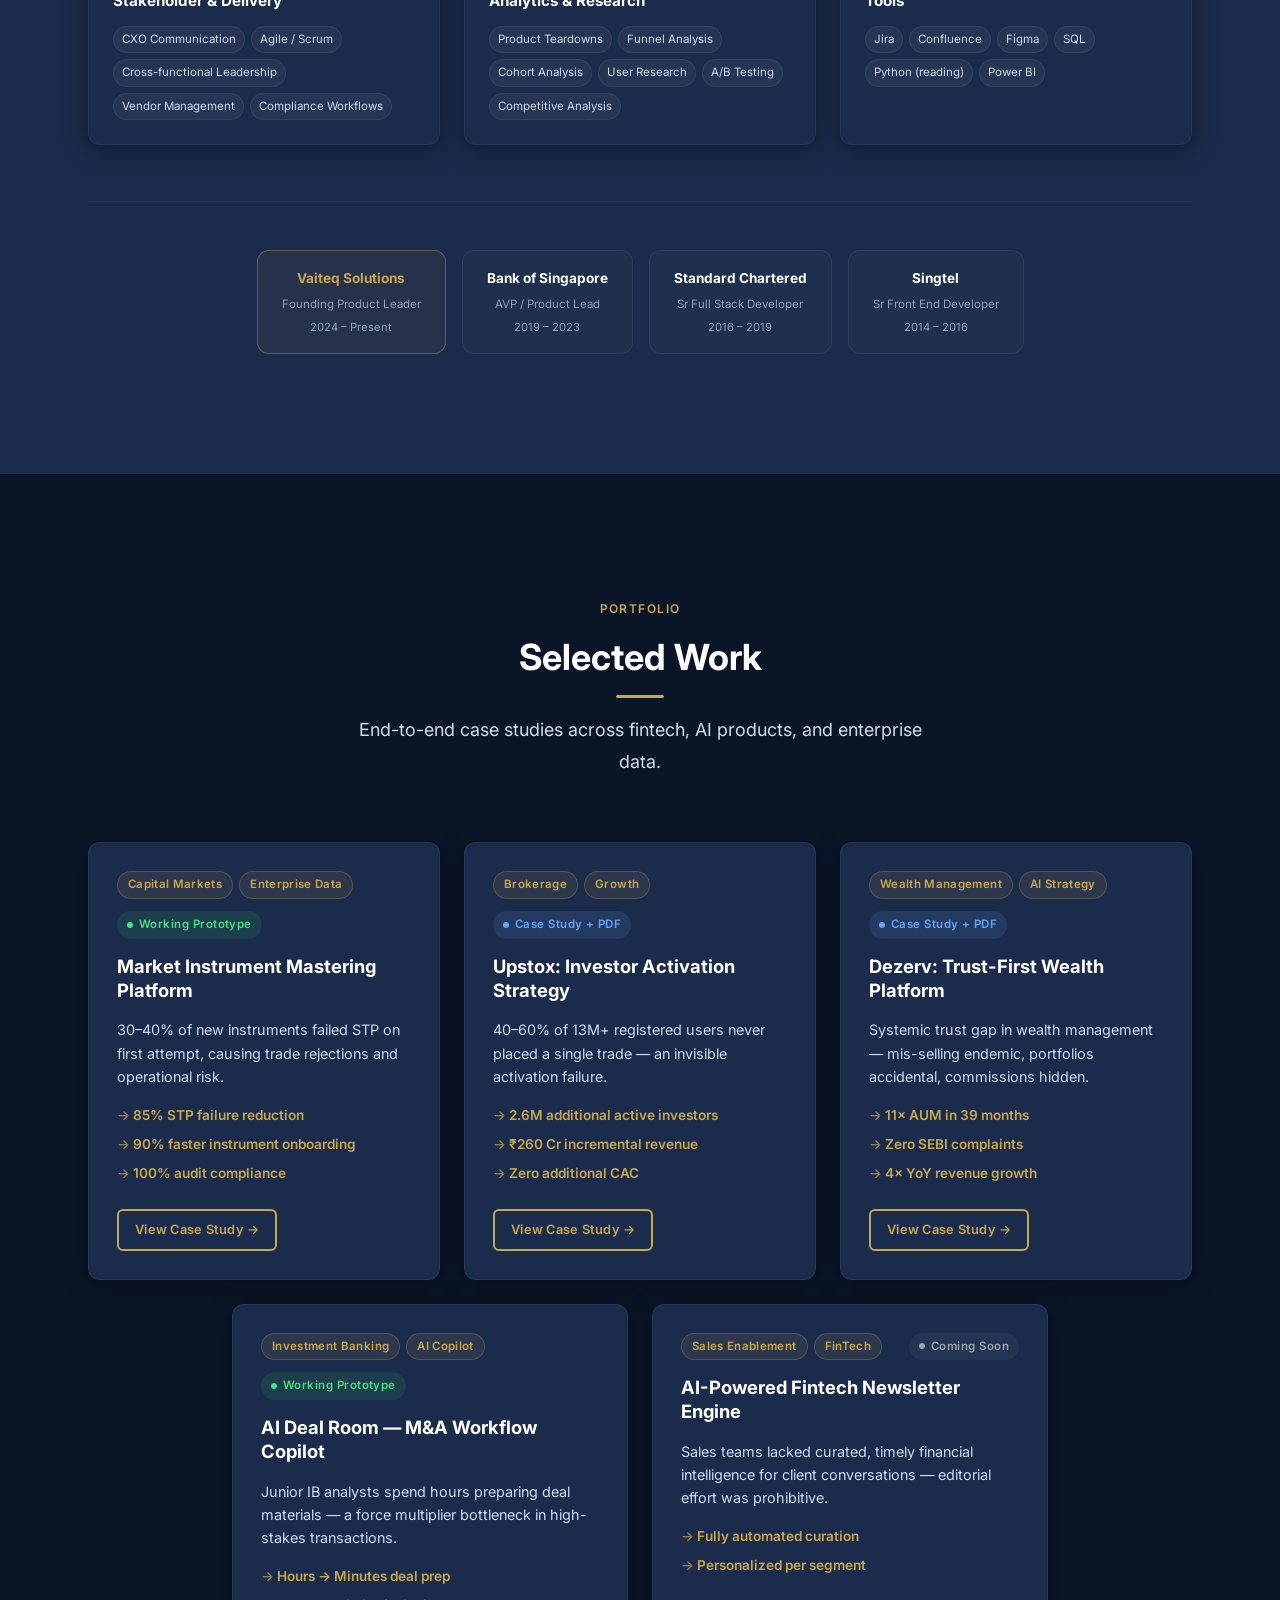
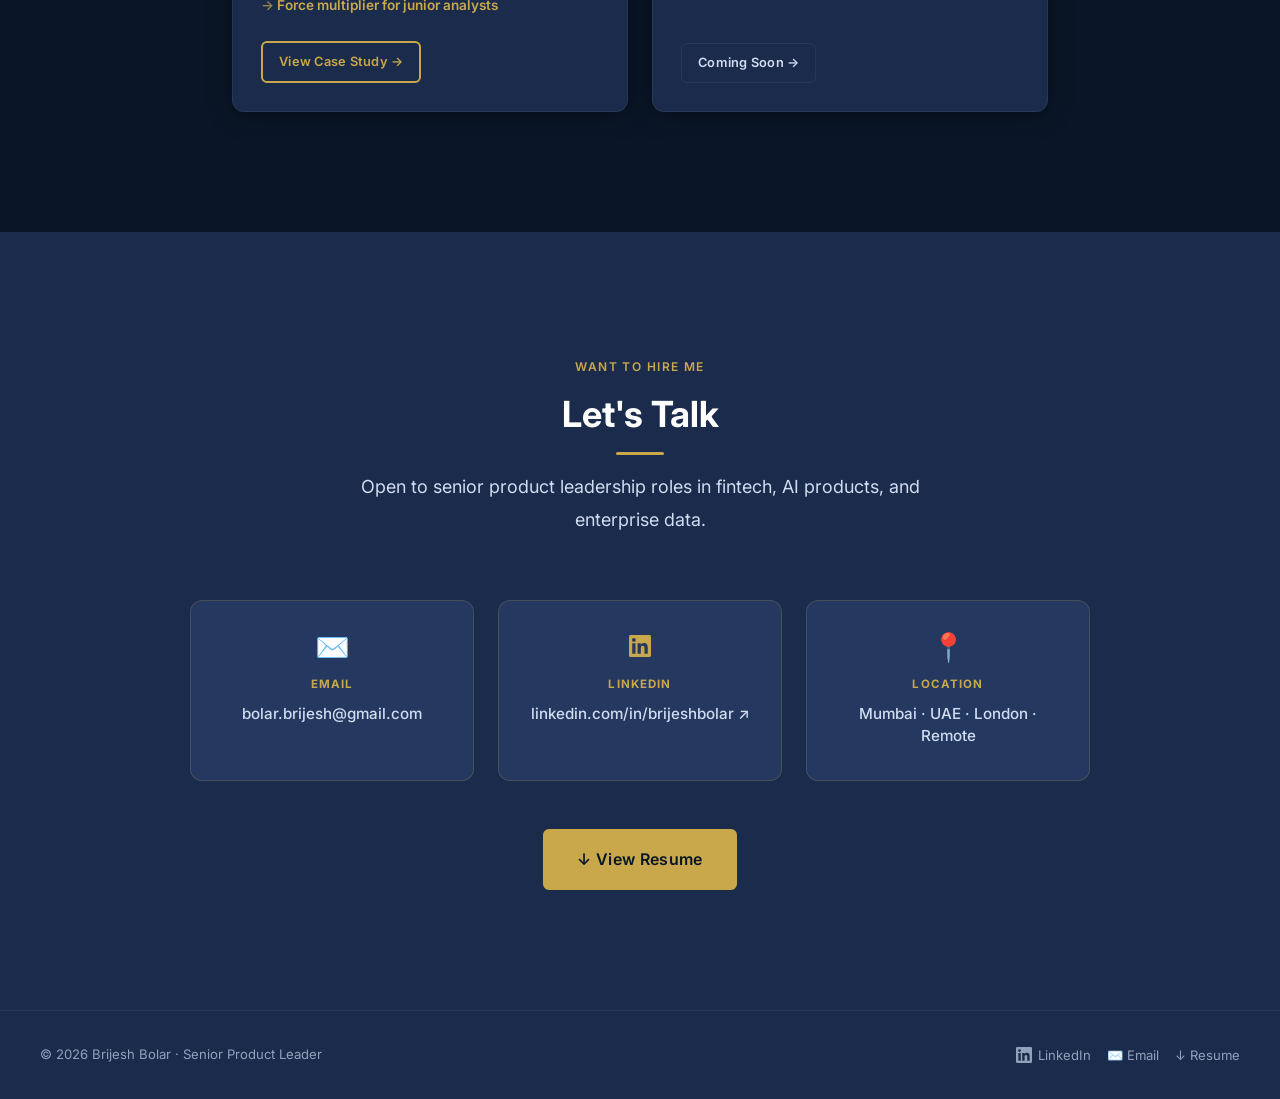
==== commit b76a6bca: "UX polish: contrast, contact redesign, hero updates - Eyebrow: Senior Product Leader · AI Product Bu" ====
--- a/index.html
+++ b/index.html
@@ -57,7 +57,7 @@
 
         <!-- Text -->
         <div class="hero-text">
-          <p class="hero-eyebrow">Senior Product Leader · AI Products</p>
+          <p class="hero-eyebrow">Senior Product Leader · AI Product Builder</p>
           <h1 class="hero-name">Brijesh Bolar</h1>
           <p class="hero-tagline">
             Building the infrastructure layer of fintech —<br>
@@ -96,7 +96,7 @@
         <div class="hero-image-wrapper">
           <div class="hero-image-frame">
             <div class="hero-image-glow"></div>
-            <img src="./documents/bolar-brijesh-pm-1.jpeg"
+            <img src="./documents/bolar-brijesh-pm-2.jpeg"
                  alt="Brijesh Bolar — Senior Product Leader"
                  width="380" height="380"
                  fetchpriority="high">
@@ -354,101 +354,44 @@
   <section id="contact" class="section section--alt">
     <div class="container">
       <div class="section__header animate-in">
-        <span class="section__eyebrow">Get In Touch</span>
-        <h2 class="section__title">Let's Build Something</h2>
+        <span class="section__eyebrow">Want to Hire Me</span>
+        <h2 class="section__title">Let's Talk</h2>
         <div class="gold-divider"></div>
-      </div>
-
-      <div class="two-col">
-        <!-- Left: contact info -->
-        <div class="animate-in">
-          <p style="color: var(--color-text-secondary); line-height: 1.8; margin-bottom: 32px;">
-            Open to senior product leadership roles in fintech, AI products, and enterprise data. Based in Mumbai — open to remote and hybrid engagements globally.
-          </p>
-
-          <div class="contact-info-item">
-            <div class="contact-info-item__icon">✉️</div>
-            <div class="contact-info-item__text">
-              <span class="contact-info-item__label">Email</span>
-              <a href="mailto:bolar.brijesh@gmail.com" class="contact-info-item__value">bolar.brijesh@gmail.com</a>
-            </div>
-          </div>
-
-          <div class="contact-info-item">
-            <div class="contact-info-item__icon">
-              <svg width="18" height="18" viewBox="0 0 24 24" fill="var(--color-accent-gold)" xmlns="http://www.w3.org/2000/svg">
-                <path d="M20.447 20.452h-3.554v-5.569c0-1.328-.027-3.037-1.852-3.037-1.853 0-2.136 1.445-2.136 2.939v5.667H9.351V9h3.414v1.561h.046c.477-.9 1.637-1.85 3.37-1.85 3.601 0 4.267 2.37 4.267 5.455v6.286zM5.337 7.433a2.062 2.062 0 01-2.063-2.065 2.064 2.064 0 112.063 2.065zm1.782 13.019H3.555V9h3.564v11.452zM22.225 0H1.771C.792 0 0 .774 0 1.729v20.542C0 23.227.792 24 1.771 24h20.451C23.2 24 24 23.227 24 22.271V1.729C24 .774 23.2 0 22.222 0h.003z"/>
-              </svg>
-            </div>
-            <div class="contact-info-item__text">
-              <span class="contact-info-item__label">LinkedIn</span>
-              <a href="https://www.linkedin.com/in/brijeshbolar-productleader/" target="_blank" rel="noopener noreferrer" class="contact-info-item__value">linkedin.com/in/brijeshbolar ↗</a>
-            </div>
-          </div>
-
-          <div class="contact-info-item">
-            <div class="contact-info-item__icon">📍</div>
-            <div class="contact-info-item__text">
-              <span class="contact-info-item__label">Location</span>
-              <span class="contact-info-item__value">Mumbai, India · Open to Remote</span>
-            </div>
-          </div>
-
-          <div style="margin-top: 32px;">
-            <a href="./documents/Resume_BrijeshBolar_SPM.pdf"
-               target="_blank" rel="noopener noreferrer"
-               class="btn btn-gold btn-lg">
-              ↓ View Resume
-            </a>
-          </div>
-        </div>
-
-        <!-- Right: contact form -->
-        <div class="animate-in">
-          <form class="contact-form" id="contact-form" novalidate>
-
-            <div class="form-group">
-              <label class="form-label" for="contact-name">Name</label>
-              <input class="form-input" type="text" id="contact-name" name="name"
-                     placeholder="Your full name" required autocomplete="name">
-            </div>
-
-            <div class="form-group">
-              <label class="form-label" for="contact-email">Email</label>
-              <input class="form-input" type="email" id="contact-email" name="email"
-                     placeholder="your@email.com" required autocomplete="email">
-            </div>
-
-            <div class="form-group">
-              <label class="form-label" for="contact-subject">Subject</label>
-              <input class="form-input" type="text" id="contact-subject" name="subject"
-                     placeholder="What's this about?">
-            </div>
-
-            <div class="form-group">
-              <label class="form-label" for="contact-message">Message</label>
-              <textarea class="form-textarea" id="contact-message" name="message"
-                        placeholder="Tell me what you're building…" required></textarea>
-            </div>
-
-            <button type="submit" class="btn btn-gold btn-lg" style="align-self: flex-start;">
-              Send Message →
-            </button>
-          </form>
-          <script>
-            document.getElementById('contact-form').addEventListener('submit', function(e) {
-              e.preventDefault();
-              var name    = document.getElementById('contact-name').value.trim();
-              var email   = document.getElementById('contact-email').value.trim();
-              var subject = document.getElementById('contact-subject').value.trim() || 'Portfolio Enquiry';
-              var message = document.getElementById('contact-message').value.trim();
-              var body    = 'Name: ' + name + '\nEmail: ' + email + '\n\n' + message;
-              window.location.href = 'mailto:bolar.brijesh@gmail.com'
-                + '?subject=' + encodeURIComponent(subject)
-                + '&body='    + encodeURIComponent(body);
-            });
-          </script>
-        </div>
+        <p class="section__subtitle mt-4">
+          Open to senior product leadership roles in fintech, AI products, and enterprise data.
+        </p>
+      </div>
+
+      <div class="contact-cards animate-in">
+        <a href="mailto:bolar.brijesh@gmail.com" class="contact-card">
+          <div class="contact-card__icon">✉️</div>
+          <div class="contact-card__label">Email</div>
+          <div class="contact-card__value">bolar.brijesh@gmail.com</div>
+        </a>
+
+        <a href="https://www.linkedin.com/in/brijeshbolar-productleader/" target="_blank" rel="noopener noreferrer" class="contact-card">
+          <div class="contact-card__icon">
+            <svg width="22" height="22" viewBox="0 0 24 24" fill="var(--color-accent-gold)" xmlns="http://www.w3.org/2000/svg">
+              <path d="M20.447 20.452h-3.554v-5.569c0-1.328-.027-3.037-1.852-3.037-1.853 0-2.136 1.445-2.136 2.939v5.667H9.351V9h3.414v1.561h.046c.477-.9 1.637-1.85 3.37-1.85 3.601 0 4.267 2.37 4.267 5.455v6.286zM5.337 7.433a2.062 2.062 0 01-2.063-2.065 2.064 2.064 0 112.063 2.065zm1.782 13.019H3.555V9h3.564v11.452zM22.225 0H1.771C.792 0 0 .774 0 1.729v20.542C0 23.227.792 24 1.771 24h20.451C23.2 24 24 23.227 24 22.271V1.729C24 .774 23.2 0 22.222 0h.003z"/>
+            </svg>
+          </div>
+          <div class="contact-card__label">LinkedIn</div>
+          <div class="contact-card__value">linkedin.com/in/brijeshbolar ↗</div>
+        </a>
+
+        <div class="contact-card contact-card--static">
+          <div class="contact-card__icon">📍</div>
+          <div class="contact-card__label">Location</div>
+          <div class="contact-card__value">Mumbai · UAE · London · Remote</div>
+        </div>
+      </div>
+
+      <div class="contact-resume-cta animate-in">
+        <a href="./documents/Resume_BrijeshBolar_SPM.pdf"
+           target="_blank" rel="noopener noreferrer"
+           class="btn btn-gold btn-lg">
+          ↓ View Resume
+        </a>
       </div>
     </div>
   </section>
--- a/css/main.css
+++ b/css/main.css
@@ -10,8 +10,8 @@
   --color-accent-gold:      #C9A84C;
   --color-accent-gold-light:#E8C96A;
   --color-text-primary:     #FFFFFF;
-  --color-text-secondary:   #B8C7E0;
-  --color-text-muted:       #6B829E;
+  --color-text-secondary:   #D0DCF0;
+  --color-text-muted:       #8FA3BC;
   --color-border:           rgba(201, 168, 76, 0.2);
   --color-border-subtle:    rgba(255, 255, 255, 0.06);
   --color-card-shadow:      rgba(0, 0, 0, 0.4);
@@ -58,7 +58,7 @@
   font-family: var(--font-body);
   font-size: 1rem;
   font-weight: 400;
-  line-height: 1.6;
+  line-height: 1.7;
   color: var(--color-text-primary);
   background-color: var(--color-bg-primary);
   -webkit-font-smoothing: antialiased;
@@ -106,7 +106,12 @@
 
 p {
   color: var(--color-text-secondary);
-  line-height: 1.75;
+  line-height: 1.8;
+  font-size: 1rem;
+}
+
+@media (max-width: 639px) {
+  p { font-size: 1.0125rem; } /* slightly larger on small screens for readability */
 }
 
 /* ── Focus Visible ──────────────────────────────────────────── */
--- a/css/components.css
+++ b/css/components.css
@@ -354,8 +354,8 @@
 
 .card-project__problem {
   font-size: 0.9rem;
-  color: var(--color-text-muted);
-  line-height: 1.55;
+  color: var(--color-text-secondary);
+  line-height: 1.6;
 }
 
 .card-project__metrics {
@@ -839,9 +839,9 @@
 }
 
 .hero-bio {
-  font-size: 0.95rem;
-  color: var(--color-text-muted);
-  line-height: 1.7;
+  font-size: 0.975rem;
+  color: var(--color-text-secondary);
+  line-height: 1.8;
   max-width: 560px;
   margin-bottom: 4px;
 }
@@ -1135,3 +1135,76 @@
   color: var(--color-accent-gold);
   font-weight: 600;
 }
+
+/* ── Contact cards (new layout, no form) ─────────────────────── */
+.contact-cards {
+  display: grid;
+  grid-template-columns: repeat(3, 1fr);
+  gap: 24px;
+  max-width: 900px;
+  margin: 0 auto 48px;
+}
+
+@media (max-width: 767px) {
+  .contact-cards {
+    grid-template-columns: 1fr;
+    max-width: 480px;
+  }
+}
+
+@media (min-width: 640px) and (max-width: 767px) {
+  .contact-cards {
+    grid-template-columns: repeat(2, 1fr);
+  }
+}
+
+.contact-card {
+  display: flex;
+  flex-direction: column;
+  align-items: center;
+  text-align: center;
+  padding: 32px 24px;
+  background: var(--color-bg-tertiary);
+  border: 1px solid var(--color-border);
+  border-radius: var(--radius-md);
+  text-decoration: none;
+  color: inherit;
+  transition: border-color var(--transition-fast), transform var(--transition-fast), box-shadow var(--transition-fast);
+}
+
+.contact-card:not(.contact-card--static):hover {
+  border-color: var(--color-accent-gold);
+  transform: translateY(-4px);
+  box-shadow: var(--shadow-gold);
+}
+
+.contact-card__icon {
+  font-size: 1.75rem;
+  margin-bottom: 14px;
+  line-height: 1;
+}
+
+.contact-card__label {
+  font-size: 0.72rem;
+  font-weight: 700;
+  letter-spacing: 0.1em;
+  text-transform: uppercase;
+  color: var(--color-accent-gold);
+  margin-bottom: 8px;
+}
+
+.contact-card__value {
+  font-size: 0.95rem;
+  color: var(--color-text-secondary);
+  font-weight: 500;
+  line-height: 1.5;
+}
+
+.contact-card--static {
+  cursor: default;
+}
+
+.contact-resume-cta {
+  text-align: center;
+  margin-top: 8px;
+}
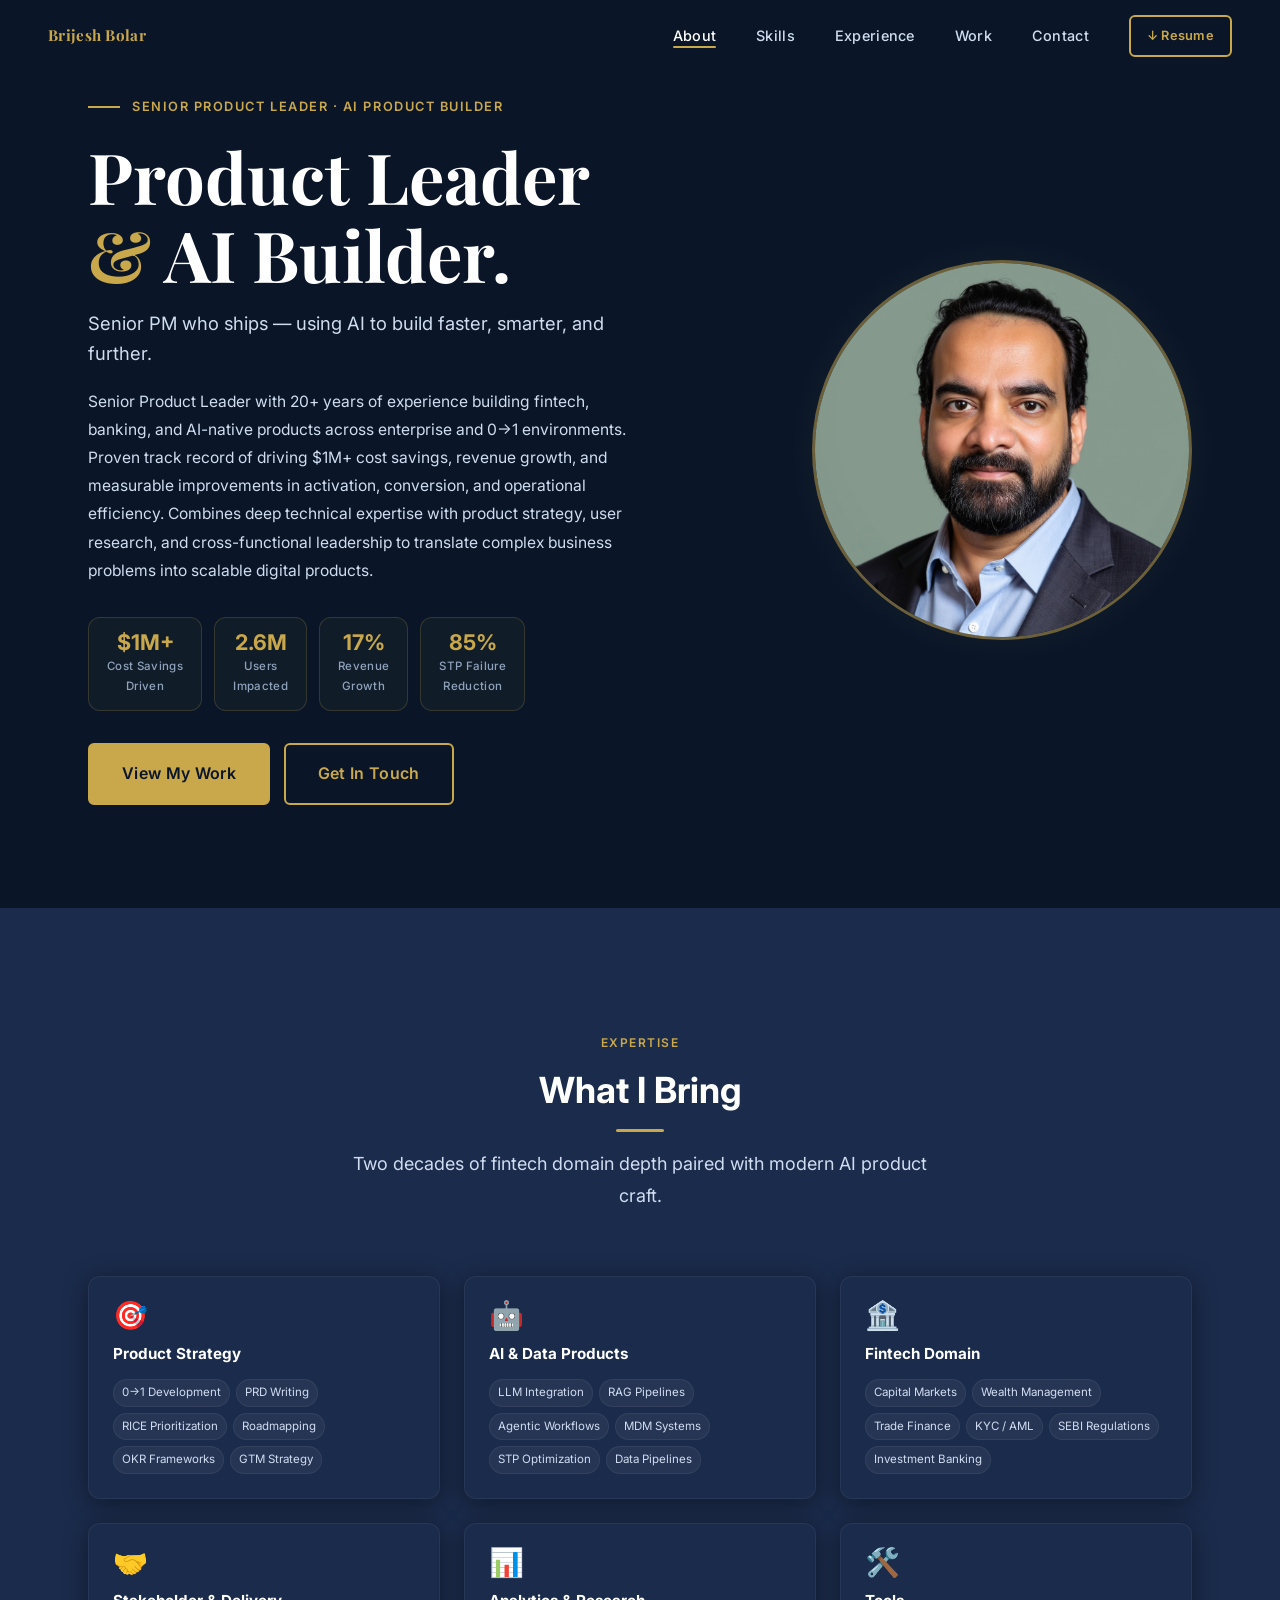
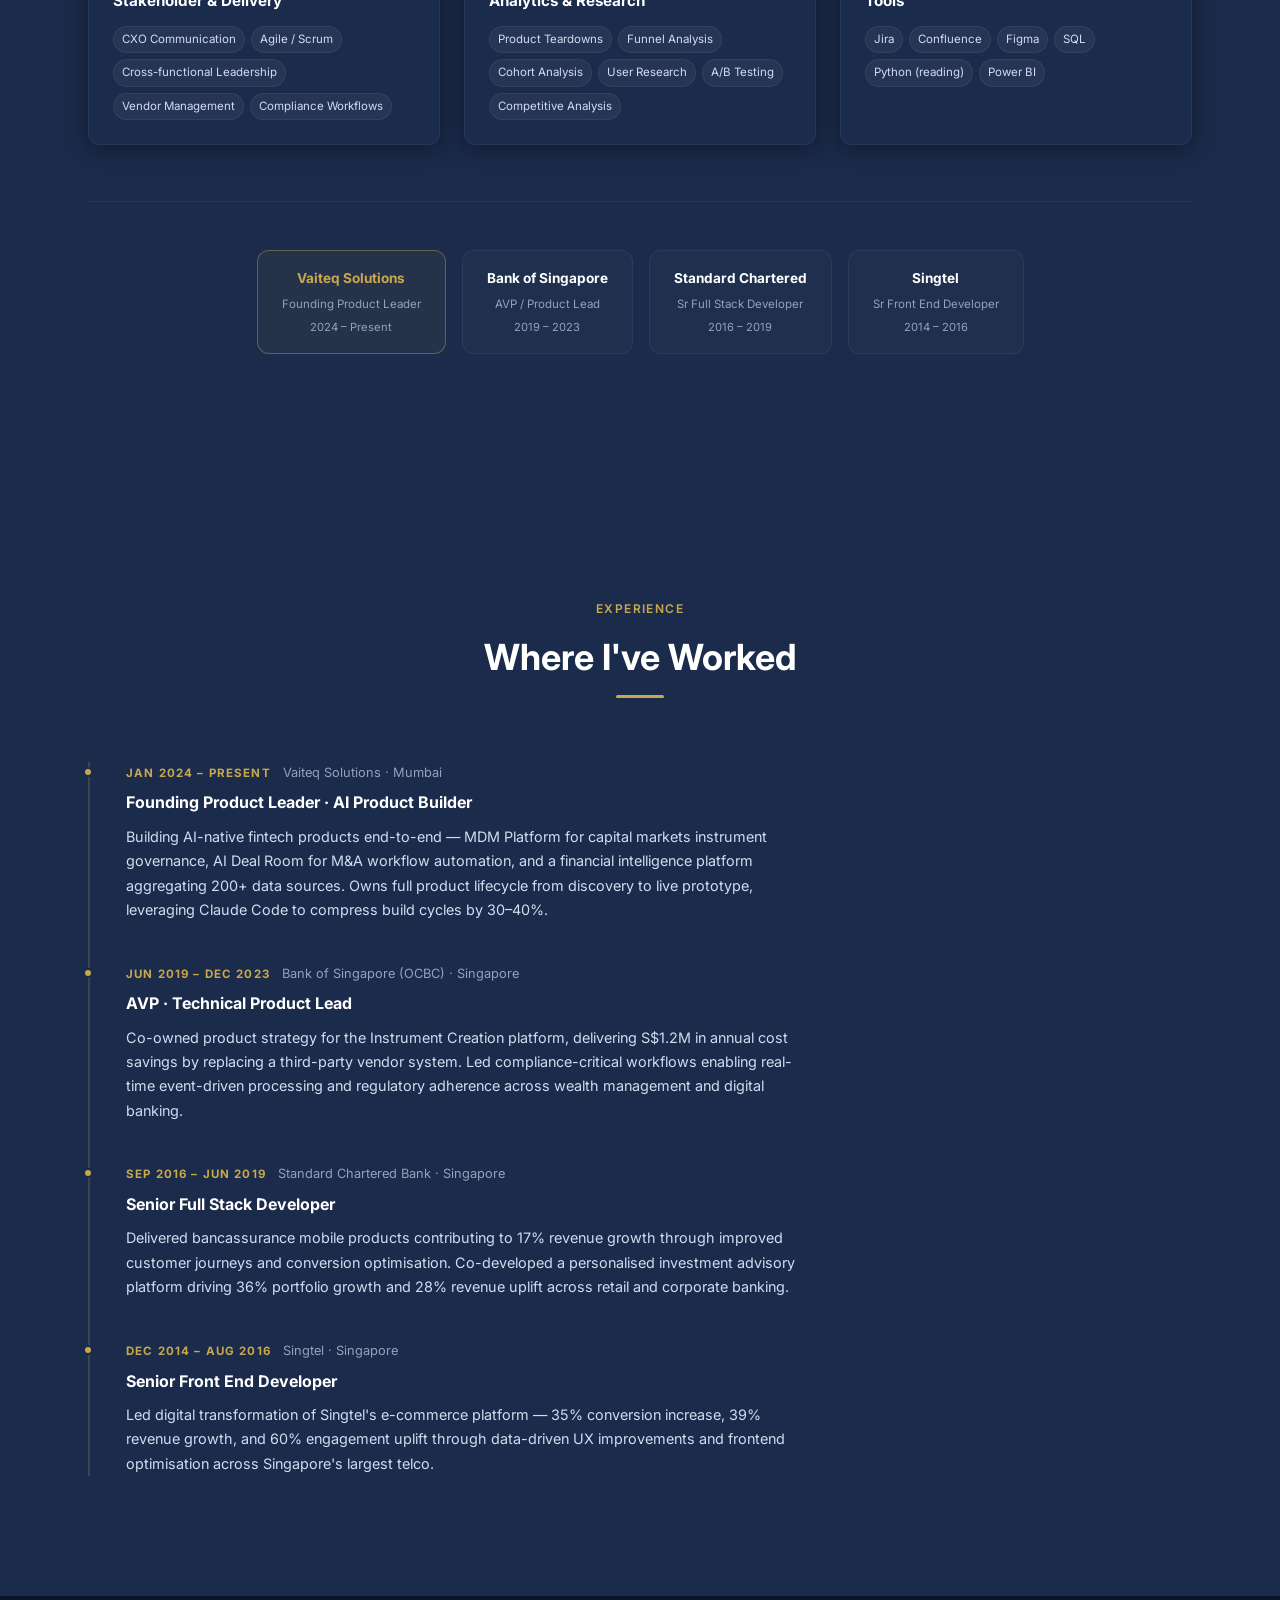
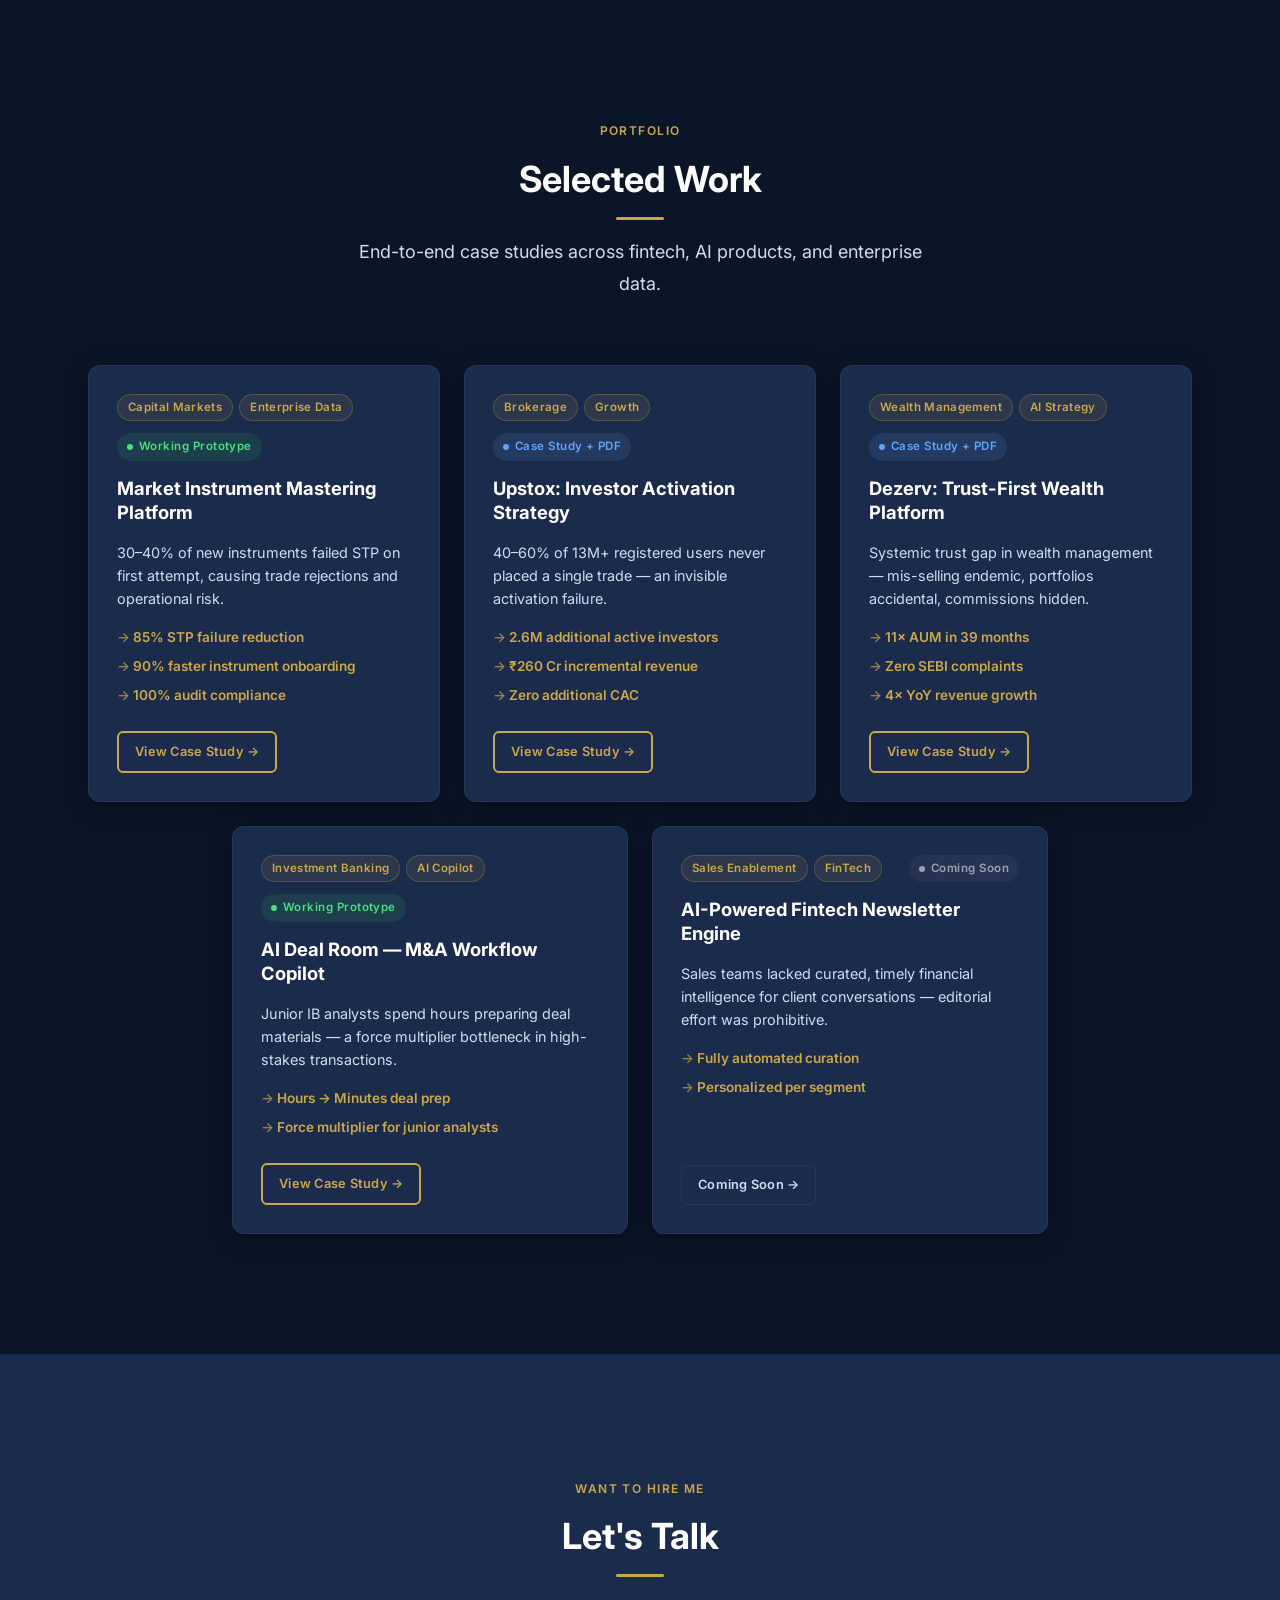
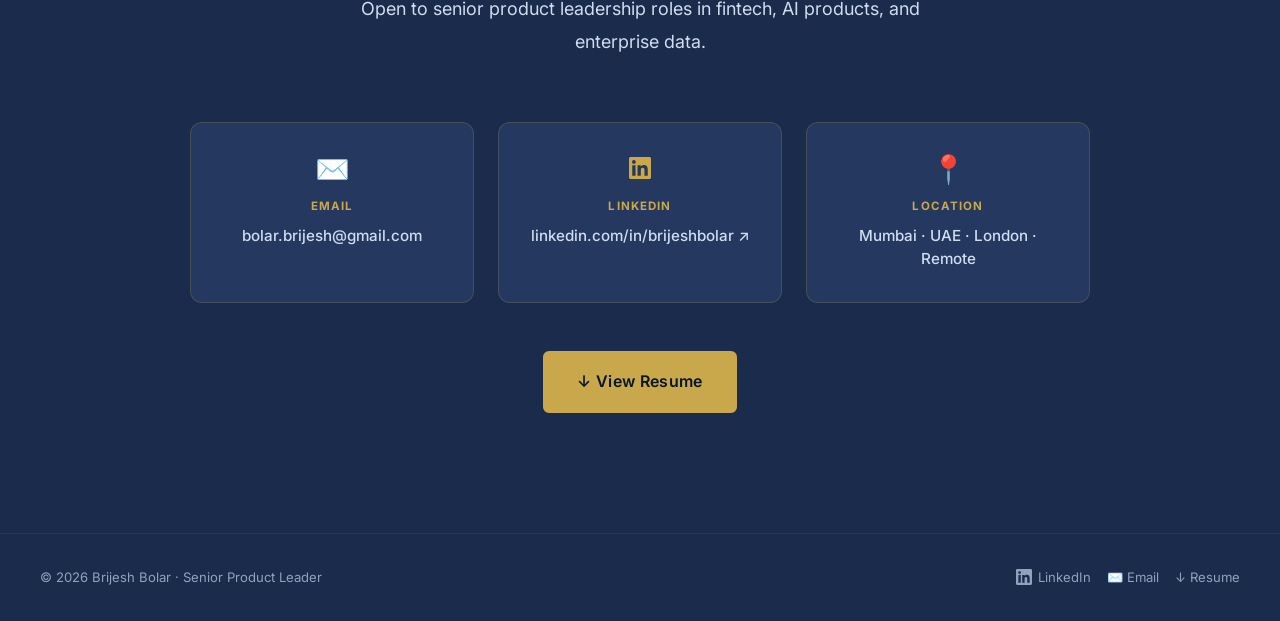
==== commit 8f99068d: "Homepage refresh: new hero, experience timeline, nav updates - Nav logo: BB → Brijesh Bolar - Hero H" ====
--- a/index.html
+++ b/index.html
@@ -26,7 +26,7 @@
   <!-- ── Navigation ──────────────────────────────────────────── -->
   <nav class="site-nav" id="site-nav" aria-label="Primary navigation">
     <div class="nav-inner">
-      <a href="#" class="nav-logo" aria-label="Brijesh Bolar — back to top">BB</a>
+      <a href="#" class="nav-logo" aria-label="Brijesh Bolar — back to top">Brijesh Bolar</a>
 
       <button class="nav-burger" aria-expanded="false" aria-controls="nav-menu" aria-label="Toggle menu">
         <span></span>
@@ -37,6 +37,7 @@
       <ul class="nav-menu" id="nav-menu" role="list">
         <li><a href="#about" class="nav-link">About</a></li>
         <li><a href="#skills" class="nav-link">Skills</a></li>
+        <li><a href="#experience" class="nav-link">Experience</a></li>
         <li><a href="#work" class="nav-link">Work</a></li>
         <li><a href="#contact" class="nav-link">Contact</a></li>
         <li>
@@ -58,13 +59,12 @@
         <!-- Text -->
         <div class="hero-text">
           <p class="hero-eyebrow">Senior Product Leader · AI Product Builder</p>
-          <h1 class="hero-name">Brijesh Bolar</h1>
+          <h1 class="hero-name hero-name--title">Product Leader<br><span class="hero-name__amp">&amp;</span> AI Builder.</h1>
           <p class="hero-tagline">
-            Building the infrastructure layer of fintech —<br>
-            from raw idea to enterprise-grade product.
+            Senior PM who ships — using AI to build faster, smarter, and further.
           </p>
           <p class="hero-bio">
-            20+ years shipping fintech, capital markets, and AI products across 0→1 and 1→N. Currently Founding Product Leader at Vaiteq Solutions. Previously AVP/Product Lead at Bank of Singapore, Senior Developer at Standard Chartered and Singtel.
+            Senior Product Leader with 20+ years of experience building fintech, banking, and AI-native products across enterprise and 0→1 environments. Proven track record of driving $1M+ cost savings, revenue growth, and measurable improvements in activation, conversion, and operational efficiency. Combines deep technical expertise with product strategy, user research, and cross-functional leadership to translate complex business problems into scalable digital products.
           </p>
 
           <div class="metric-chips">
@@ -224,6 +224,64 @@
           <span class="credential-item__role">Sr Front End Developer</span>
           <span class="credential-item__period">2014 – 2016</span>
         </div>
+      </div>
+    </div>
+  </section>
+
+  <!-- ── Experience ───────────────────────────────────────────── -->
+  <section id="experience" class="section section--alt">
+    <div class="container">
+      <div class="section__header animate-in">
+        <span class="section__eyebrow">Experience</span>
+        <h2 class="section__title">Where I've Worked</h2>
+        <div class="gold-divider"></div>
+      </div>
+      <div class="experience-timeline">
+
+        <div class="exp-item animate-in">
+          <div class="exp-item__meta">
+            <span class="exp-item__period">Jan 2024 – Present</span>
+            <span class="exp-item__company">Vaiteq Solutions · Mumbai</span>
+          </div>
+          <div class="exp-item__body">
+            <div class="exp-item__role">Founding Product Leader · AI Product Builder</div>
+            <p class="exp-item__desc">Building AI-native fintech products end-to-end — MDM Platform for capital markets instrument governance, AI Deal Room for M&amp;A workflow automation, and a financial intelligence platform aggregating 200+ data sources. Owns full product lifecycle from discovery to live prototype, leveraging Claude Code to compress build cycles by 30–40%.</p>
+          </div>
+        </div>
+
+        <div class="exp-item animate-in">
+          <div class="exp-item__meta">
+            <span class="exp-item__period">Jun 2019 – Dec 2023</span>
+            <span class="exp-item__company">Bank of Singapore (OCBC) · Singapore</span>
+          </div>
+          <div class="exp-item__body">
+            <div class="exp-item__role">AVP · Technical Product Lead</div>
+            <p class="exp-item__desc">Co-owned product strategy for the Instrument Creation platform, delivering S$1.2M in annual cost savings by replacing a third-party vendor system. Led compliance-critical workflows enabling real-time event-driven processing and regulatory adherence across wealth management and digital banking.</p>
+          </div>
+        </div>
+
+        <div class="exp-item animate-in">
+          <div class="exp-item__meta">
+            <span class="exp-item__period">Sep 2016 – Jun 2019</span>
+            <span class="exp-item__company">Standard Chartered Bank · Singapore</span>
+          </div>
+          <div class="exp-item__body">
+            <div class="exp-item__role">Senior Full Stack Developer</div>
+            <p class="exp-item__desc">Delivered bancassurance mobile products contributing to 17% revenue growth through improved customer journeys and conversion optimisation. Co-developed a personalised investment advisory platform driving 36% portfolio growth and 28% revenue uplift across retail and corporate banking.</p>
+          </div>
+        </div>
+
+        <div class="exp-item animate-in">
+          <div class="exp-item__meta">
+            <span class="exp-item__period">Dec 2014 – Aug 2016</span>
+            <span class="exp-item__company">Singtel · Singapore</span>
+          </div>
+          <div class="exp-item__body">
+            <div class="exp-item__role">Senior Front End Developer</div>
+            <p class="exp-item__desc">Led digital transformation of Singtel's e-commerce platform — 35% conversion increase, 39% revenue growth, and 60% engagement uplift through data-driven UX improvements and frontend optimisation across Singapore's largest telco.</p>
+          </div>
+        </div>
+
       </div>
     </div>
   </section>
--- a/css/components.css
+++ b/css/components.css
@@ -1208,3 +1208,85 @@
   text-align: center;
   margin-top: 8px;
 }
+
+/* ── Hero title variant ──────────────────────────────────────── */
+.hero-name--title {
+  font-size: clamp(2.6rem, 5.5vw, 4.8rem);
+  line-height: 1.1;
+}
+
+.hero-name__amp {
+  color: var(--color-accent-gold);
+}
+
+/* ── Nav logo full name ──────────────────────────────────────── */
+.nav-logo {
+  font-size: 0.95rem;
+  letter-spacing: 0.02em;
+}
+
+/* ── Experience Timeline ─────────────────────────────────────── */
+.experience-timeline {
+  display: flex;
+  flex-direction: column;
+  margin-top: 48px;
+  border-left: 2px solid var(--color-border);
+  padding-left: 36px;
+}
+
+.exp-item {
+  position: relative;
+  padding-bottom: 40px;
+}
+
+.exp-item::before {
+  content: '';
+  position: absolute;
+  left: -43px;
+  top: 5px;
+  width: 10px;
+  height: 10px;
+  border-radius: 50%;
+  background: var(--color-accent-gold);
+  border: 2px solid var(--color-bg-secondary);
+}
+
+.exp-item:last-child {
+  padding-bottom: 0;
+}
+
+.exp-item__meta {
+  display: flex;
+  align-items: baseline;
+  flex-wrap: wrap;
+  gap: 12px;
+  margin-bottom: 6px;
+}
+
+.exp-item__period {
+  font-size: 0.72rem;
+  font-weight: 700;
+  color: var(--color-accent-gold);
+  letter-spacing: 0.1em;
+  text-transform: uppercase;
+  white-space: nowrap;
+}
+
+.exp-item__company {
+  font-size: 0.8rem;
+  color: var(--color-text-muted);
+}
+
+.exp-item__role {
+  font-size: 1rem;
+  font-weight: 700;
+  color: var(--color-text-primary);
+  margin-bottom: 8px;
+}
+
+.exp-item__desc {
+  font-size: 0.9rem;
+  color: var(--color-text-secondary);
+  line-height: 1.7;
+  max-width: 680px;
+}
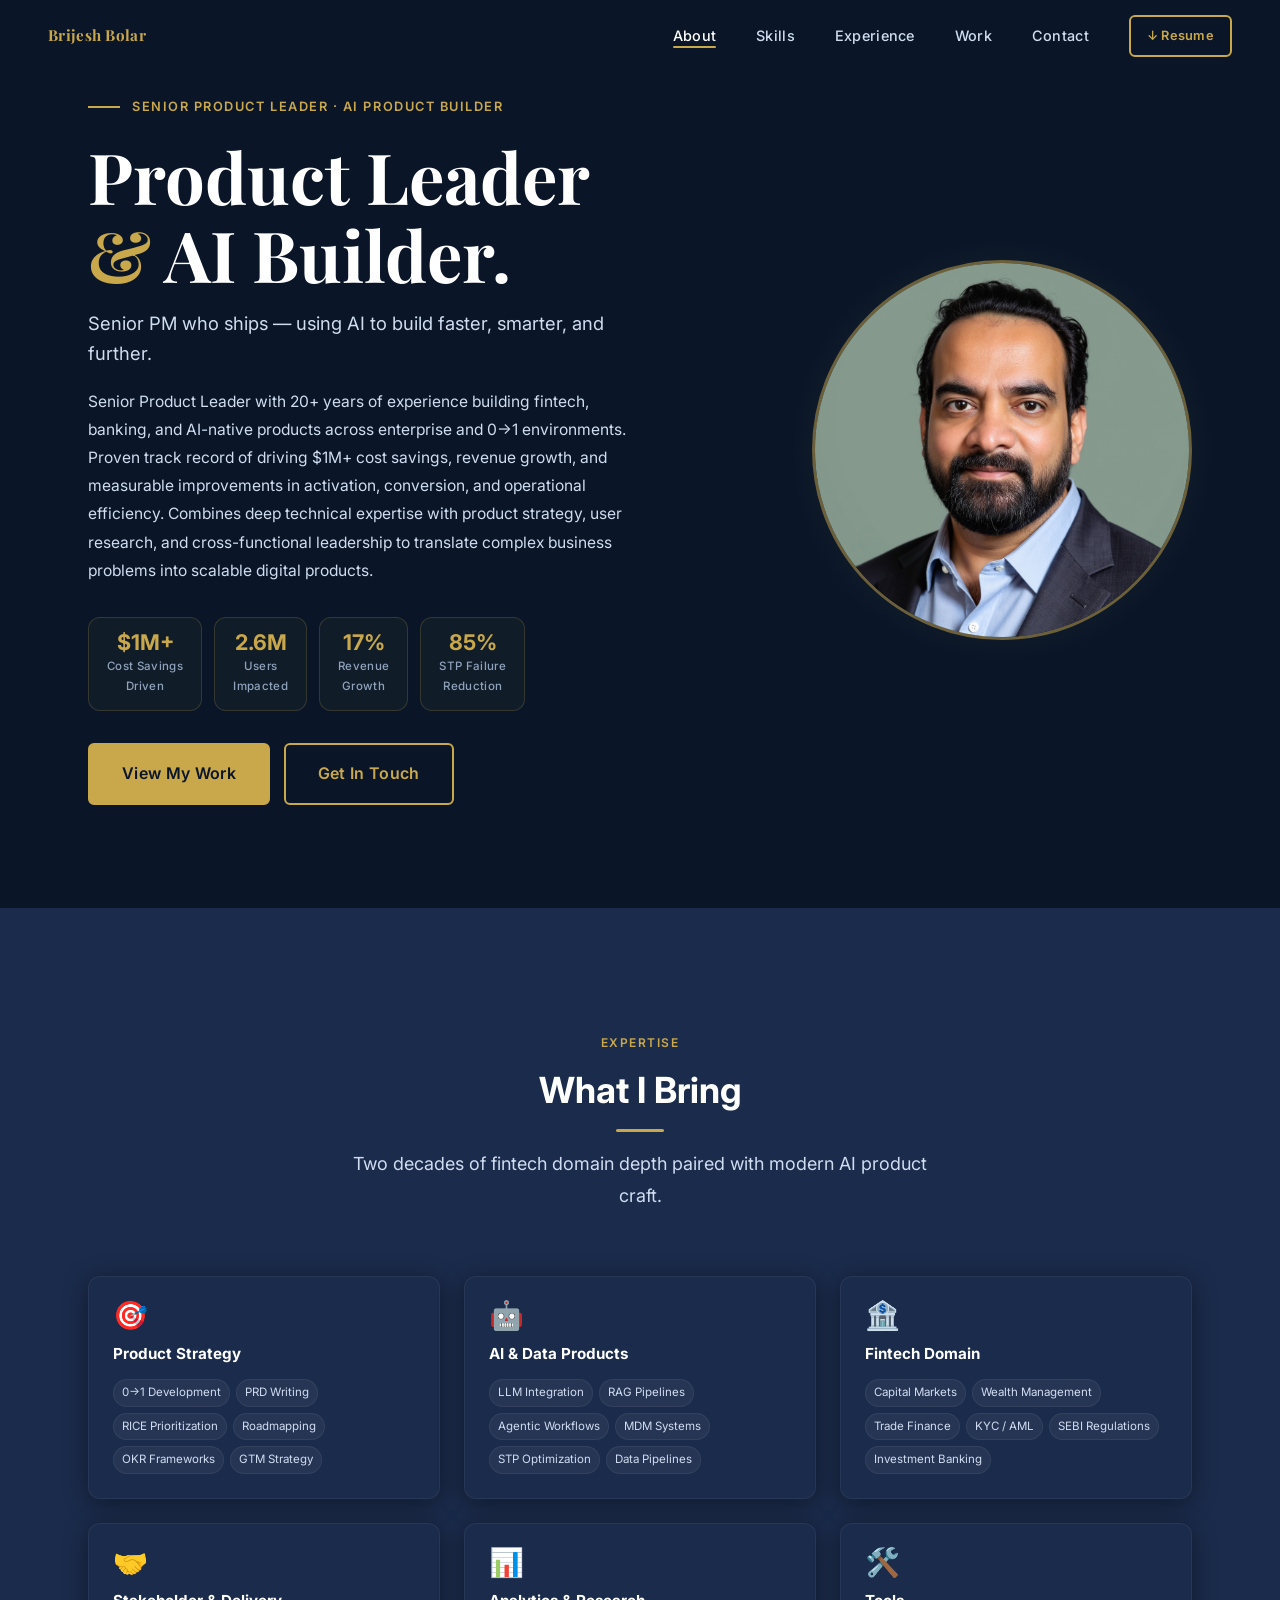
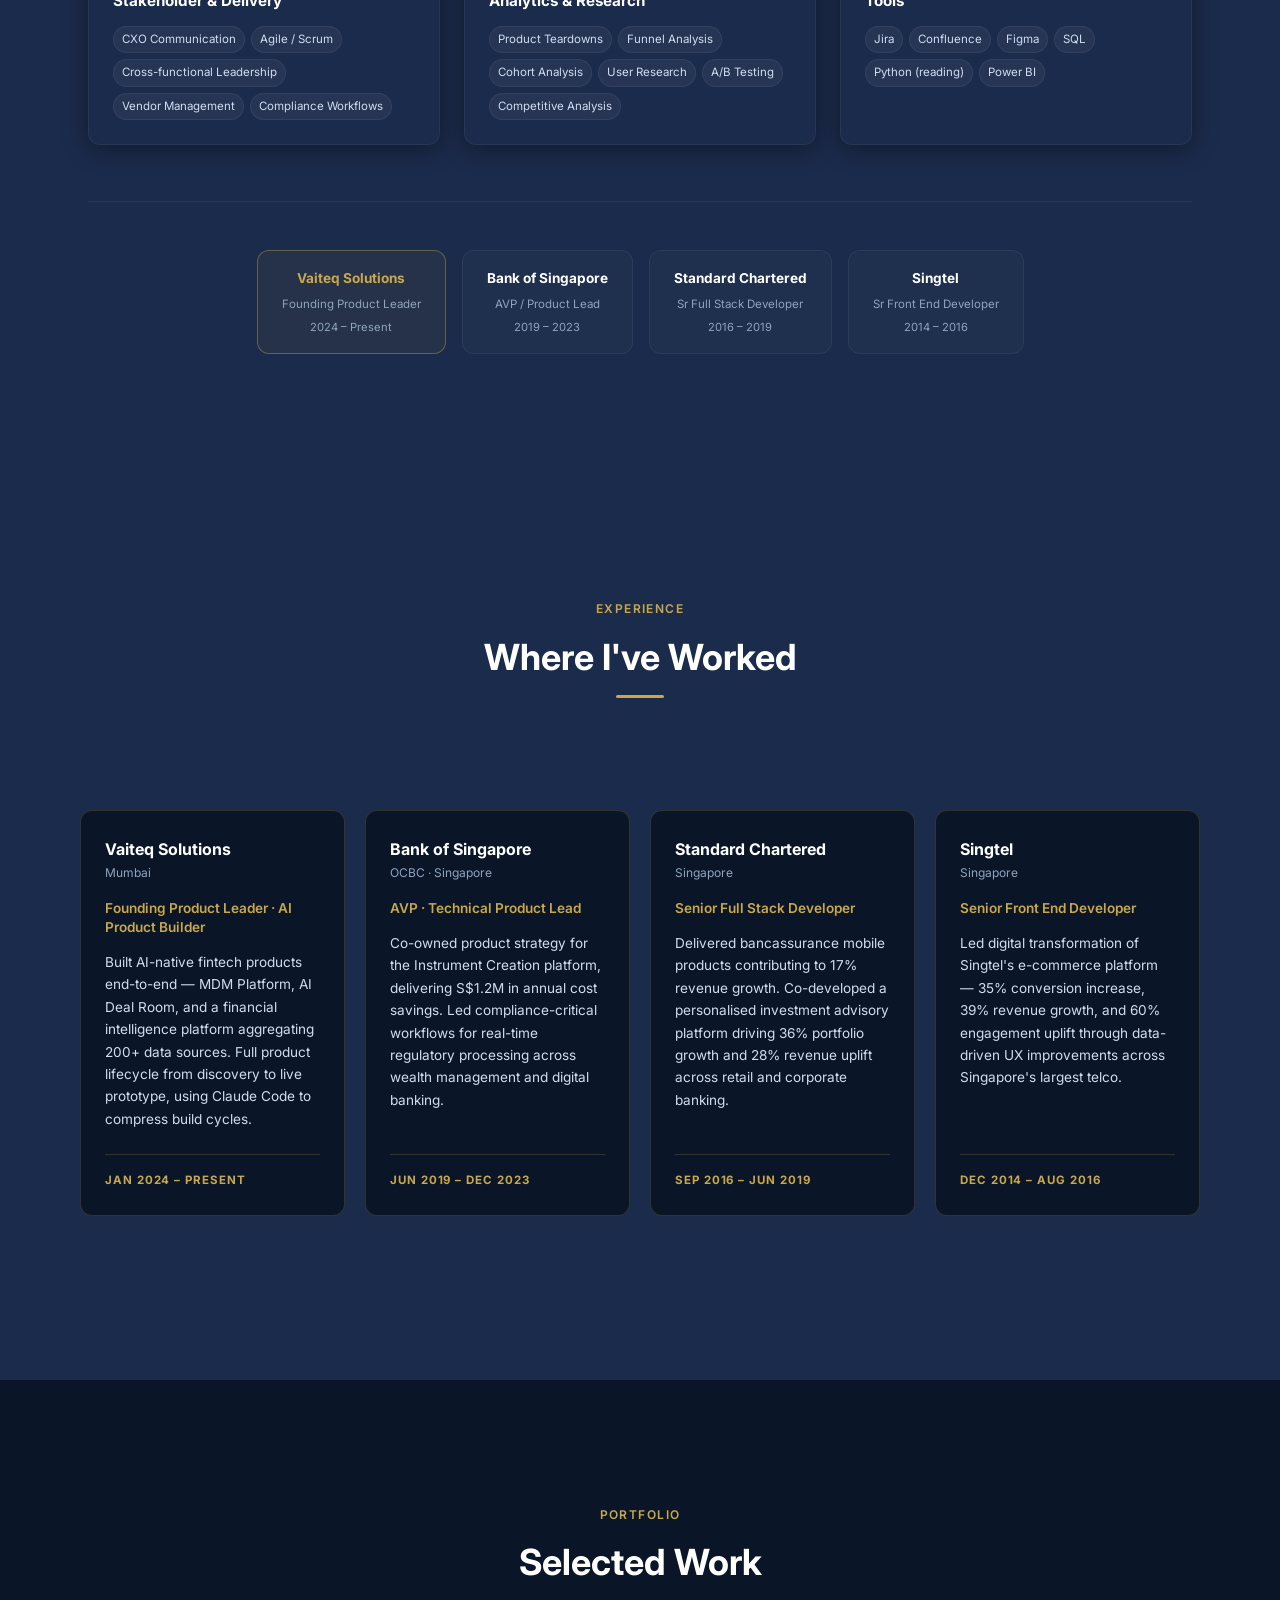
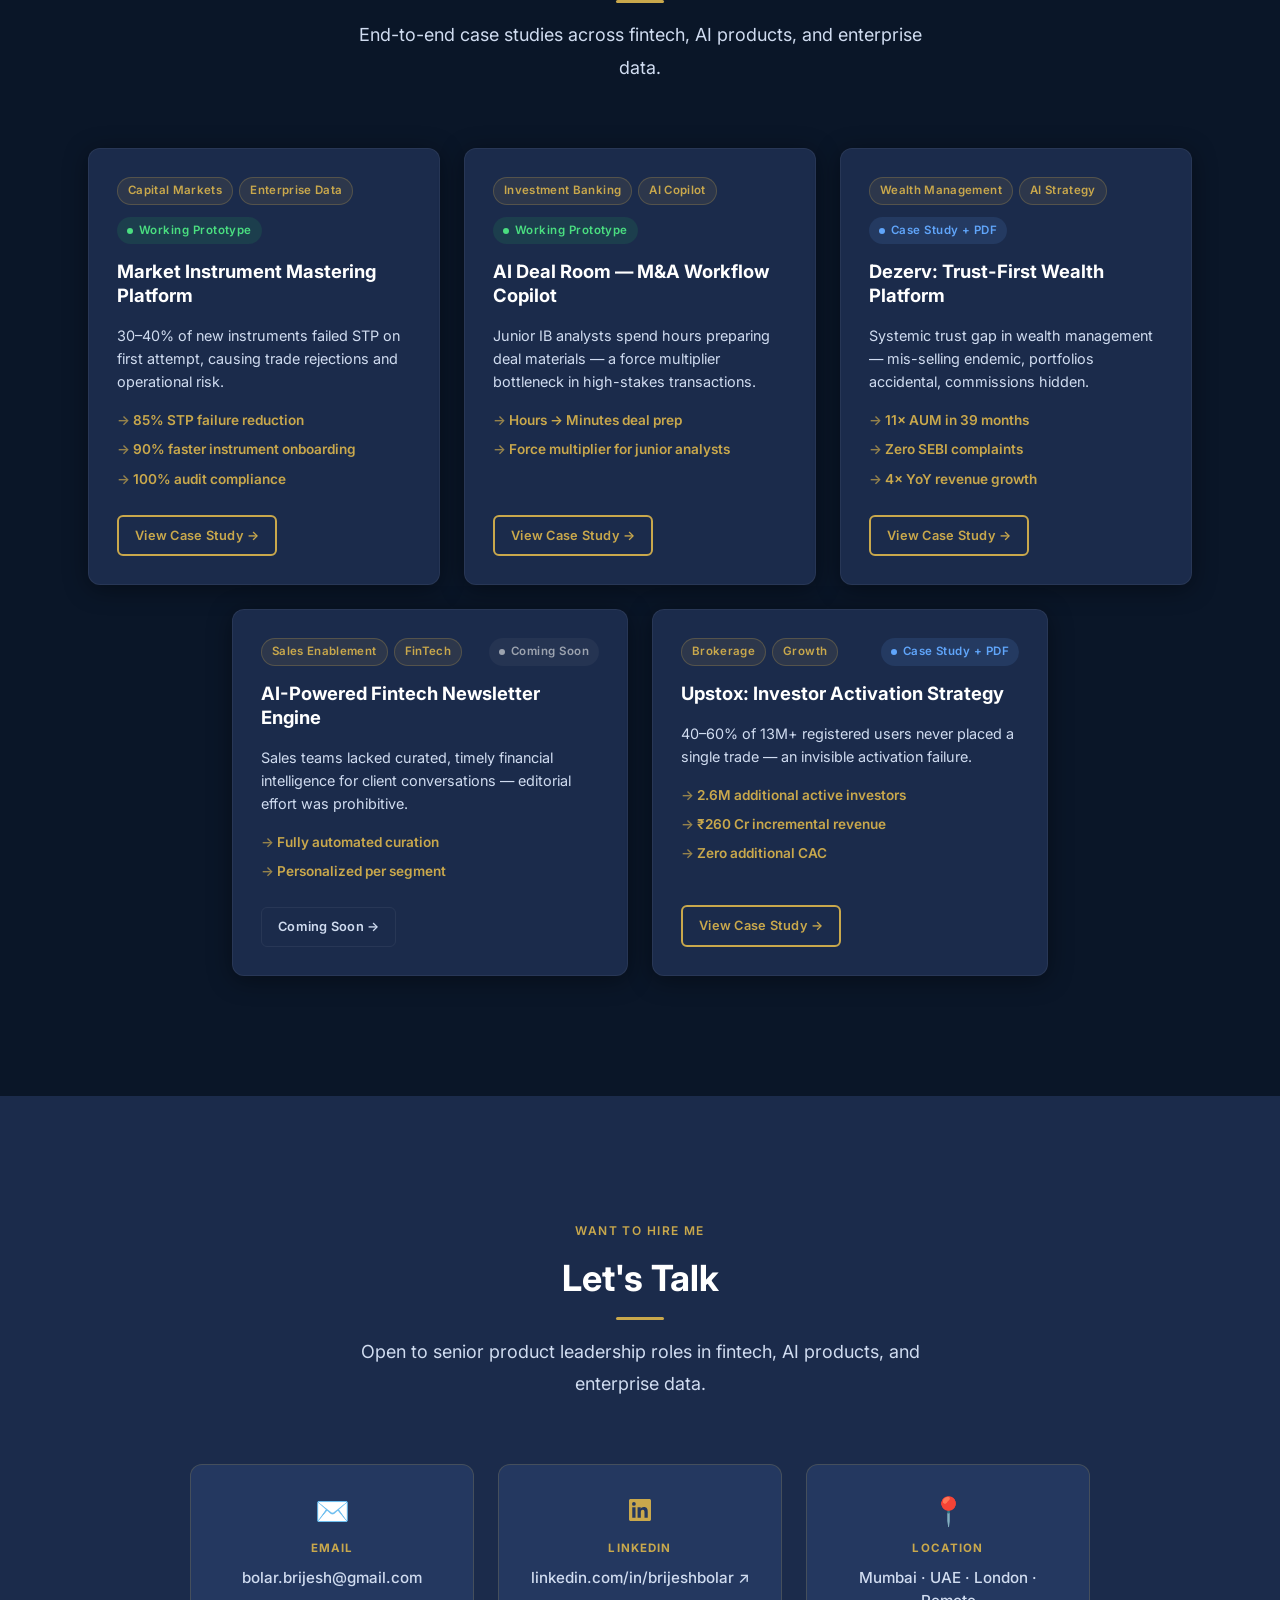
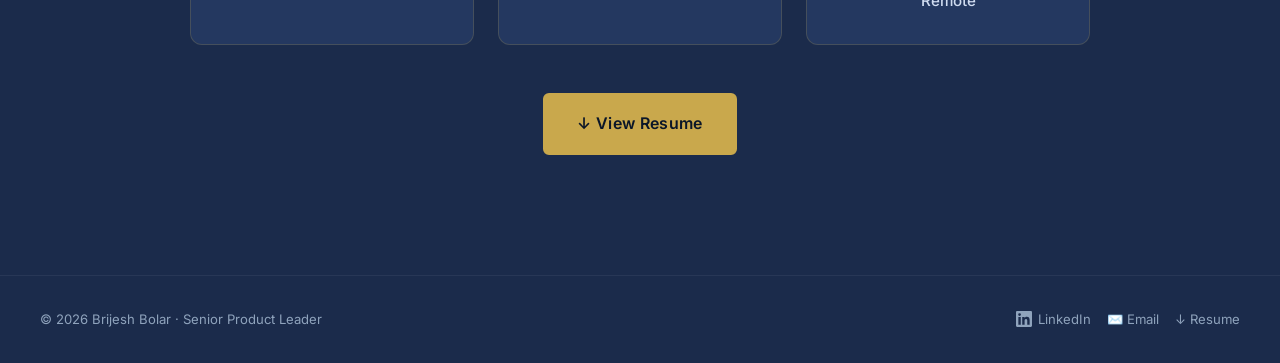
==== commit 5aa0fff2: "Redesign experience section to horizontal cards; reorder work section - Replace vertical gold timeli" ====
--- a/index.html
+++ b/index.html
@@ -236,50 +236,49 @@
         <h2 class="section__title">Where I've Worked</h2>
         <div class="gold-divider"></div>
       </div>
-      <div class="experience-timeline">
-
-        <div class="exp-item animate-in">
-          <div class="exp-item__meta">
-            <span class="exp-item__period">Jan 2024 – Present</span>
-            <span class="exp-item__company">Vaiteq Solutions · Mumbai</span>
-          </div>
-          <div class="exp-item__body">
-            <div class="exp-item__role">Founding Product Leader · AI Product Builder</div>
-            <p class="exp-item__desc">Building AI-native fintech products end-to-end — MDM Platform for capital markets instrument governance, AI Deal Room for M&amp;A workflow automation, and a financial intelligence platform aggregating 200+ data sources. Owns full product lifecycle from discovery to live prototype, leveraging Claude Code to compress build cycles by 30–40%.</p>
-          </div>
-        </div>
-
-        <div class="exp-item animate-in">
-          <div class="exp-item__meta">
-            <span class="exp-item__period">Jun 2019 – Dec 2023</span>
-            <span class="exp-item__company">Bank of Singapore (OCBC) · Singapore</span>
-          </div>
-          <div class="exp-item__body">
-            <div class="exp-item__role">AVP · Technical Product Lead</div>
-            <p class="exp-item__desc">Co-owned product strategy for the Instrument Creation platform, delivering S$1.2M in annual cost savings by replacing a third-party vendor system. Led compliance-critical workflows enabling real-time event-driven processing and regulatory adherence across wealth management and digital banking.</p>
-          </div>
-        </div>
-
-        <div class="exp-item animate-in">
-          <div class="exp-item__meta">
-            <span class="exp-item__period">Sep 2016 – Jun 2019</span>
-            <span class="exp-item__company">Standard Chartered Bank · Singapore</span>
-          </div>
-          <div class="exp-item__body">
-            <div class="exp-item__role">Senior Full Stack Developer</div>
-            <p class="exp-item__desc">Delivered bancassurance mobile products contributing to 17% revenue growth through improved customer journeys and conversion optimisation. Co-developed a personalised investment advisory platform driving 36% portfolio growth and 28% revenue uplift across retail and corporate banking.</p>
-          </div>
-        </div>
-
-        <div class="exp-item animate-in">
-          <div class="exp-item__meta">
-            <span class="exp-item__period">Dec 2014 – Aug 2016</span>
-            <span class="exp-item__company">Singtel · Singapore</span>
-          </div>
-          <div class="exp-item__body">
-            <div class="exp-item__role">Senior Front End Developer</div>
-            <p class="exp-item__desc">Led digital transformation of Singtel's e-commerce platform — 35% conversion increase, 39% revenue growth, and 60% engagement uplift through data-driven UX improvements and frontend optimisation across Singapore's largest telco.</p>
-          </div>
+    </div>
+
+    <div class="exp-cards-wrapper">
+      <div class="exp-cards-track">
+
+        <div class="exp-card animate-in">
+          <div class="exp-card__top">
+            <div class="exp-card__company">Vaiteq Solutions</div>
+            <div class="exp-card__location">Mumbai</div>
+          </div>
+          <div class="exp-card__role">Founding Product Leader · AI Product Builder</div>
+          <p class="exp-card__desc">Built AI-native fintech products end-to-end — MDM Platform, AI Deal Room, and a financial intelligence platform aggregating 200+ data sources. Full product lifecycle from discovery to live prototype, using Claude Code to compress build cycles.</p>
+          <div class="exp-card__period">Jan 2024 – Present</div>
+        </div>
+
+        <div class="exp-card animate-in">
+          <div class="exp-card__top">
+            <div class="exp-card__company">Bank of Singapore</div>
+            <div class="exp-card__location">OCBC · Singapore</div>
+          </div>
+          <div class="exp-card__role">AVP · Technical Product Lead</div>
+          <p class="exp-card__desc">Co-owned product strategy for the Instrument Creation platform, delivering S$1.2M in annual cost savings. Led compliance-critical workflows for real-time regulatory processing across wealth management and digital banking.</p>
+          <div class="exp-card__period">Jun 2019 – Dec 2023</div>
+        </div>
+
+        <div class="exp-card animate-in">
+          <div class="exp-card__top">
+            <div class="exp-card__company">Standard Chartered</div>
+            <div class="exp-card__location">Singapore</div>
+          </div>
+          <div class="exp-card__role">Senior Full Stack Developer</div>
+          <p class="exp-card__desc">Delivered bancassurance mobile products contributing to 17% revenue growth. Co-developed a personalised investment advisory platform driving 36% portfolio growth and 28% revenue uplift across retail and corporate banking.</p>
+          <div class="exp-card__period">Sep 2016 – Jun 2019</div>
+        </div>
+
+        <div class="exp-card animate-in">
+          <div class="exp-card__top">
+            <div class="exp-card__company">Singtel</div>
+            <div class="exp-card__location">Singapore</div>
+          </div>
+          <div class="exp-card__role">Senior Front End Developer</div>
+          <p class="exp-card__desc">Led digital transformation of Singtel's e-commerce platform — 35% conversion increase, 39% revenue growth, and 60% engagement uplift through data-driven UX improvements across Singapore's largest telco.</p>
+          <div class="exp-card__period">Dec 2014 – Aug 2016</div>
         </div>
 
       </div>
@@ -319,7 +318,71 @@
           </div>
         </a>
 
-        <!-- Card 2: Upstox -->
+        <!-- Card 2: AI Deal Room -->
+        <a href="./case-studies/ai-deal-room.html" class="card card-project animate-in">
+          <div class="card-project__header">
+            <div class="tags">
+              <span class="tag">Investment Banking</span>
+              <span class="tag">AI Copilot</span>
+            </div>
+            <span class="badge badge--green">Working Prototype</span>
+          </div>
+          <h3 class="card-project__title">AI Deal Room — M&amp;A Workflow Copilot</h3>
+          <p class="card-project__problem">Junior IB analysts spend hours preparing deal materials — a force multiplier bottleneck in high-stakes transactions.</p>
+          <div class="card-project__metrics">
+            <div class="card-project__metric">Hours → Minutes deal prep</div>
+            <div class="card-project__metric">Force multiplier for junior analysts</div>
+          </div>
+          <div class="card-project__footer">
+            <span class="btn btn-outline btn-sm">View Case Study →</span>
+          </div>
+        </a>
+
+        <!-- Card 3: Dezerv -->
+        <a href="./case-studies/dezerv-teardown.html" class="card card-project animate-in">
+          <div class="card-project__header">
+            <div class="tags">
+              <span class="tag">Wealth Management</span>
+              <span class="tag">AI Strategy</span>
+            </div>
+            <span class="badge badge--blue">Case Study + PDF</span>
+          </div>
+          <h3 class="card-project__title">Dezerv: Trust-First Wealth Platform</h3>
+          <p class="card-project__problem">Systemic trust gap in wealth management — mis-selling endemic, portfolios accidental, commissions hidden.</p>
+          <div class="card-project__metrics">
+            <div class="card-project__metric">11× AUM in 39 months</div>
+            <div class="card-project__metric">Zero SEBI complaints</div>
+            <div class="card-project__metric">4× YoY revenue growth</div>
+          </div>
+          <div class="card-project__footer">
+            <span class="btn btn-outline btn-sm">View Case Study →</span>
+          </div>
+        </a>
+      </div>
+
+      <!-- Bottom row — 2 cards centered -->
+      <div class="projects-grid-bottom mt-6">
+        <!-- Card 4: Newsletter Automation -->
+        <a href="./case-studies/newsletter-automation.html" class="card card-project animate-in">
+          <div class="card-project__header">
+            <div class="tags">
+              <span class="tag">Sales Enablement</span>
+              <span class="tag">FinTech</span>
+            </div>
+            <span class="badge badge--gray">Coming Soon</span>
+          </div>
+          <h3 class="card-project__title">AI-Powered Fintech Newsletter Engine</h3>
+          <p class="card-project__problem">Sales teams lacked curated, timely financial intelligence for client conversations — editorial effort was prohibitive.</p>
+          <div class="card-project__metrics">
+            <div class="card-project__metric">Fully automated curation</div>
+            <div class="card-project__metric">Personalized per segment</div>
+          </div>
+          <div class="card-project__footer">
+            <span class="btn btn-ghost btn-sm">Coming Soon →</span>
+          </div>
+        </a>
+
+        <!-- Card 5: Upstox -->
         <a href="./case-studies/upstox-teardown.html" class="card card-project animate-in">
           <div class="card-project__header">
             <div class="tags">
@@ -337,70 +400,6 @@
           </div>
           <div class="card-project__footer">
             <span class="btn btn-outline btn-sm">View Case Study →</span>
-          </div>
-        </a>
-
-        <!-- Card 3: Dezerv -->
-        <a href="./case-studies/dezerv-teardown.html" class="card card-project animate-in">
-          <div class="card-project__header">
-            <div class="tags">
-              <span class="tag">Wealth Management</span>
-              <span class="tag">AI Strategy</span>
-            </div>
-            <span class="badge badge--blue">Case Study + PDF</span>
-          </div>
-          <h3 class="card-project__title">Dezerv: Trust-First Wealth Platform</h3>
-          <p class="card-project__problem">Systemic trust gap in wealth management — mis-selling endemic, portfolios accidental, commissions hidden.</p>
-          <div class="card-project__metrics">
-            <div class="card-project__metric">11× AUM in 39 months</div>
-            <div class="card-project__metric">Zero SEBI complaints</div>
-            <div class="card-project__metric">4× YoY revenue growth</div>
-          </div>
-          <div class="card-project__footer">
-            <span class="btn btn-outline btn-sm">View Case Study →</span>
-          </div>
-        </a>
-      </div>
-
-      <!-- Bottom row — 2 cards centered -->
-      <div class="projects-grid-bottom mt-6">
-        <!-- Card 4: AI Deal Room -->
-        <a href="./case-studies/ai-deal-room.html" class="card card-project animate-in">
-          <div class="card-project__header">
-            <div class="tags">
-              <span class="tag">Investment Banking</span>
-              <span class="tag">AI Copilot</span>
-            </div>
-            <span class="badge badge--green">Working Prototype</span>
-          </div>
-          <h3 class="card-project__title">AI Deal Room — M&amp;A Workflow Copilot</h3>
-          <p class="card-project__problem">Junior IB analysts spend hours preparing deal materials — a force multiplier bottleneck in high-stakes transactions.</p>
-          <div class="card-project__metrics">
-            <div class="card-project__metric">Hours → Minutes deal prep</div>
-            <div class="card-project__metric">Force multiplier for junior analysts</div>
-          </div>
-          <div class="card-project__footer">
-            <span class="btn btn-outline btn-sm">View Case Study →</span>
-          </div>
-        </a>
-
-        <!-- Card 5: Newsletter Automation -->
-        <a href="./case-studies/newsletter-automation.html" class="card card-project animate-in">
-          <div class="card-project__header">
-            <div class="tags">
-              <span class="tag">Sales Enablement</span>
-              <span class="tag">FinTech</span>
-            </div>
-            <span class="badge badge--gray">Coming Soon</span>
-          </div>
-          <h3 class="card-project__title">AI-Powered Fintech Newsletter Engine</h3>
-          <p class="card-project__problem">Sales teams lacked curated, timely financial intelligence for client conversations — editorial effort was prohibitive.</p>
-          <div class="card-project__metrics">
-            <div class="card-project__metric">Fully automated curation</div>
-            <div class="card-project__metric">Personalized per segment</div>
-          </div>
-          <div class="card-project__footer">
-            <span class="btn btn-ghost btn-sm">Coming Soon →</span>
           </div>
         </a>
       </div>
--- a/css/components.css
+++ b/css/components.css
@@ -1225,68 +1225,107 @@
   letter-spacing: 0.02em;
 }
 
-/* ── Experience Timeline ─────────────────────────────────────── */
-.experience-timeline {
+/* ── Experience Cards (horizontal adjacent) ──────────────────── */
+.exp-cards-wrapper {
+  width: 100%;
+  overflow-x: auto;
+  padding: 48px 0 24px;
+  /* hide scrollbar but allow scrolling */
+  scrollbar-width: thin;
+  scrollbar-color: var(--color-border) transparent;
+}
+
+.exp-cards-wrapper::-webkit-scrollbar {
+  height: 4px;
+}
+
+.exp-cards-wrapper::-webkit-scrollbar-track {
+  background: transparent;
+}
+
+.exp-cards-wrapper::-webkit-scrollbar-thumb {
+  background: var(--color-border);
+  border-radius: 2px;
+}
+
+.exp-cards-track {
+  display: flex;
+  gap: 20px;
+  padding: 0 var(--container-pad, 24px) 20px;
+  min-width: max-content;
+}
+
+@media (min-width: 1024px) {
+  .exp-cards-track {
+    padding: 0 80px 20px;
+    min-width: 0;
+    flex-wrap: nowrap;
+  }
+}
+
+.exp-card {
+  flex: 0 0 280px;
+  background: var(--color-bg-primary);
+  border: 1px solid var(--color-border);
+  border-radius: var(--radius-md);
+  padding: 28px 24px 24px;
   display: flex;
   flex-direction: column;
-  margin-top: 48px;
-  border-left: 2px solid var(--color-border);
-  padding-left: 36px;
-}
-
-.exp-item {
+  transition: border-color var(--transition-fast), transform var(--transition-fast);
   position: relative;
-  padding-bottom: 40px;
-}
-
-.exp-item::before {
-  content: '';
-  position: absolute;
-  left: -43px;
-  top: 5px;
-  width: 10px;
-  height: 10px;
-  border-radius: 50%;
-  background: var(--color-accent-gold);
-  border: 2px solid var(--color-bg-secondary);
-}
-
-.exp-item:last-child {
-  padding-bottom: 0;
-}
-
-.exp-item__meta {
-  display: flex;
-  align-items: baseline;
-  flex-wrap: wrap;
-  gap: 12px;
-  margin-bottom: 6px;
-}
-
-.exp-item__period {
+}
+
+@media (min-width: 1024px) {
+  .exp-card {
+    flex: 1 1 0;
+    max-width: 320px;
+  }
+}
+
+.exp-card:hover {
+  border-color: var(--color-accent-gold);
+  transform: translateY(-3px);
+}
+
+.exp-card__top {
+  margin-bottom: 16px;
+}
+
+.exp-card__company {
+  font-size: 1rem;
+  font-weight: 700;
+  color: var(--color-text-primary);
+  line-height: 1.3;
+}
+
+.exp-card__location {
+  font-size: 0.75rem;
+  color: var(--color-text-muted);
+  margin-top: 3px;
+}
+
+.exp-card__role {
+  font-size: 0.85rem;
+  font-weight: 600;
+  color: var(--color-accent-gold);
+  margin-bottom: 14px;
+  line-height: 1.4;
+}
+
+.exp-card__desc {
+  font-size: 0.85rem;
+  color: var(--color-text-secondary);
+  line-height: 1.65;
+  flex: 1;
+}
+
+.exp-card__period {
+  margin-top: 24px;
+  padding-top: 16px;
+  border-top: 1px solid var(--color-border);
   font-size: 0.72rem;
   font-weight: 700;
   color: var(--color-accent-gold);
-  letter-spacing: 0.1em;
+  letter-spacing: 0.08em;
   text-transform: uppercase;
-  white-space: nowrap;
-}
-
-.exp-item__company {
-  font-size: 0.8rem;
-  color: var(--color-text-muted);
-}
-
-.exp-item__role {
-  font-size: 1rem;
-  font-weight: 700;
-  color: var(--color-text-primary);
-  margin-bottom: 8px;
-}
-
-.exp-item__desc {
-  font-size: 0.9rem;
-  color: var(--color-text-secondary);
-  line-height: 1.7;
-  max-width: 680px;
-}
+}
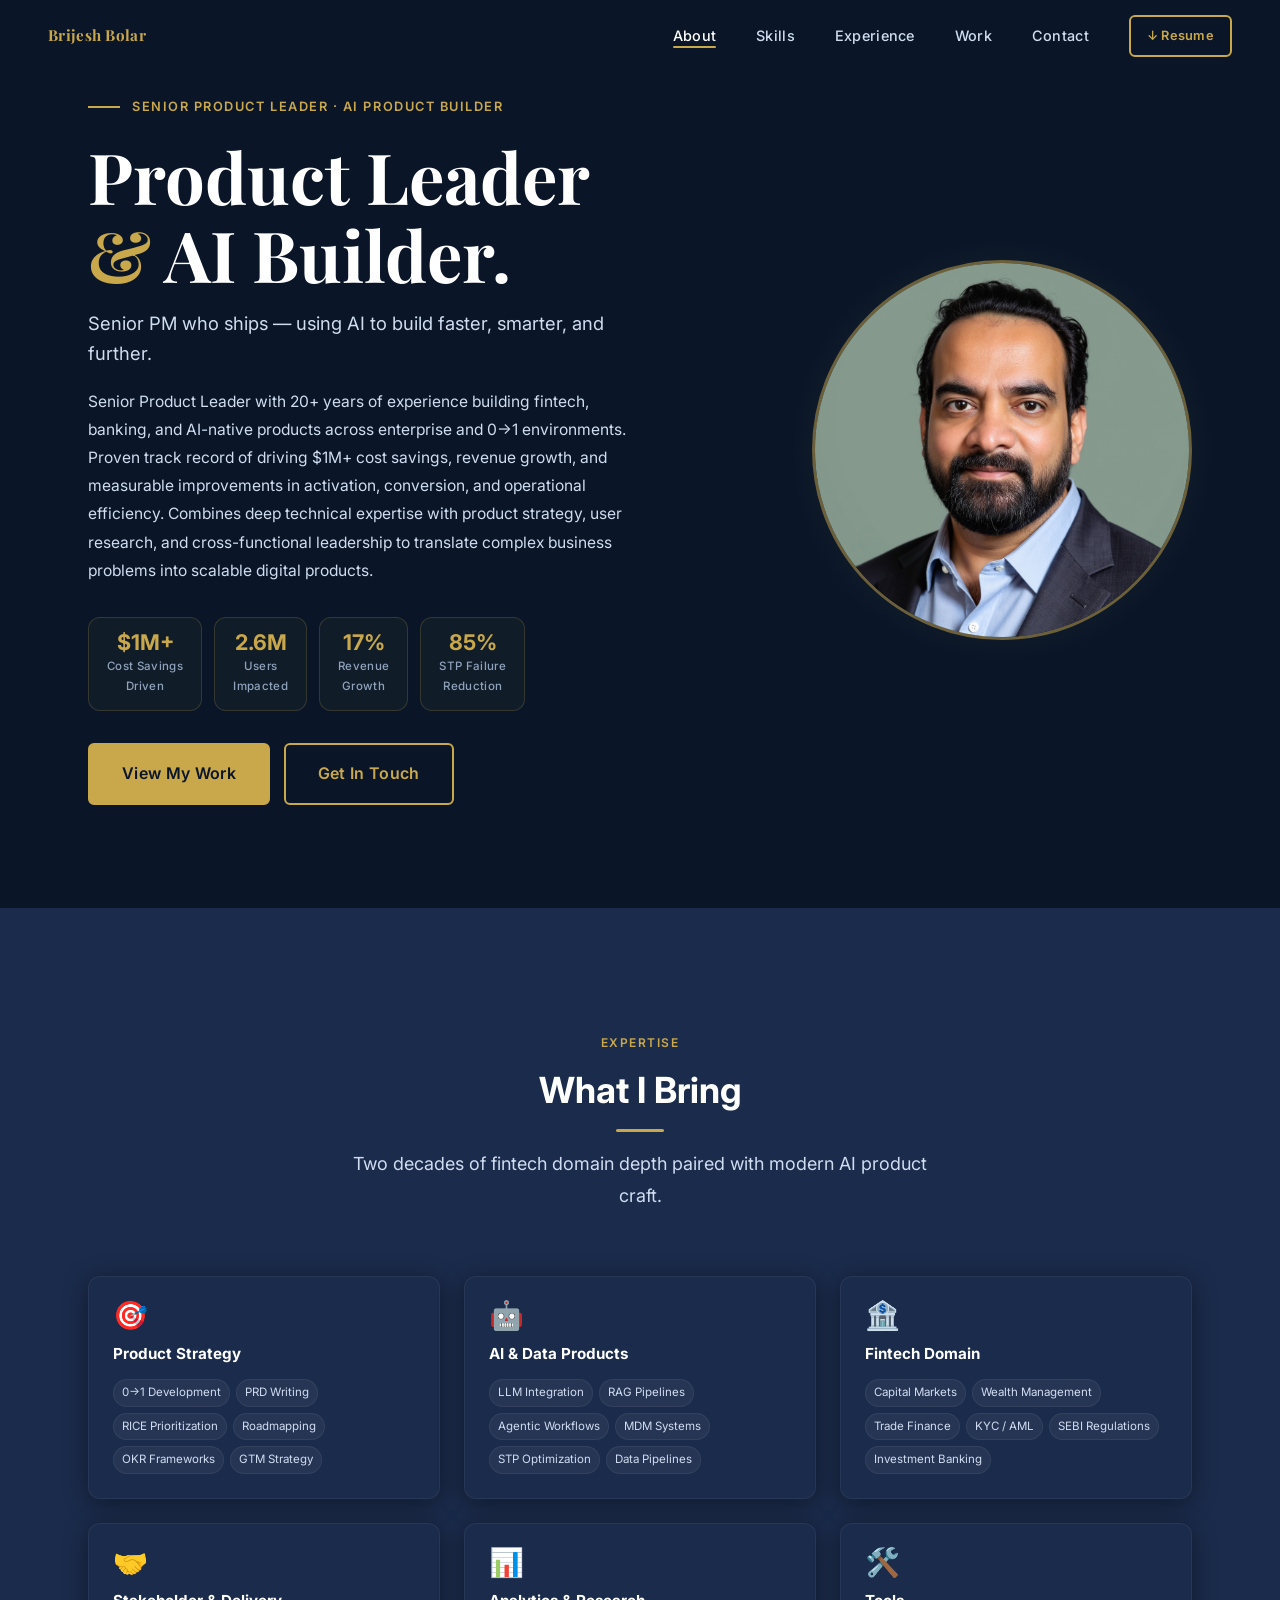
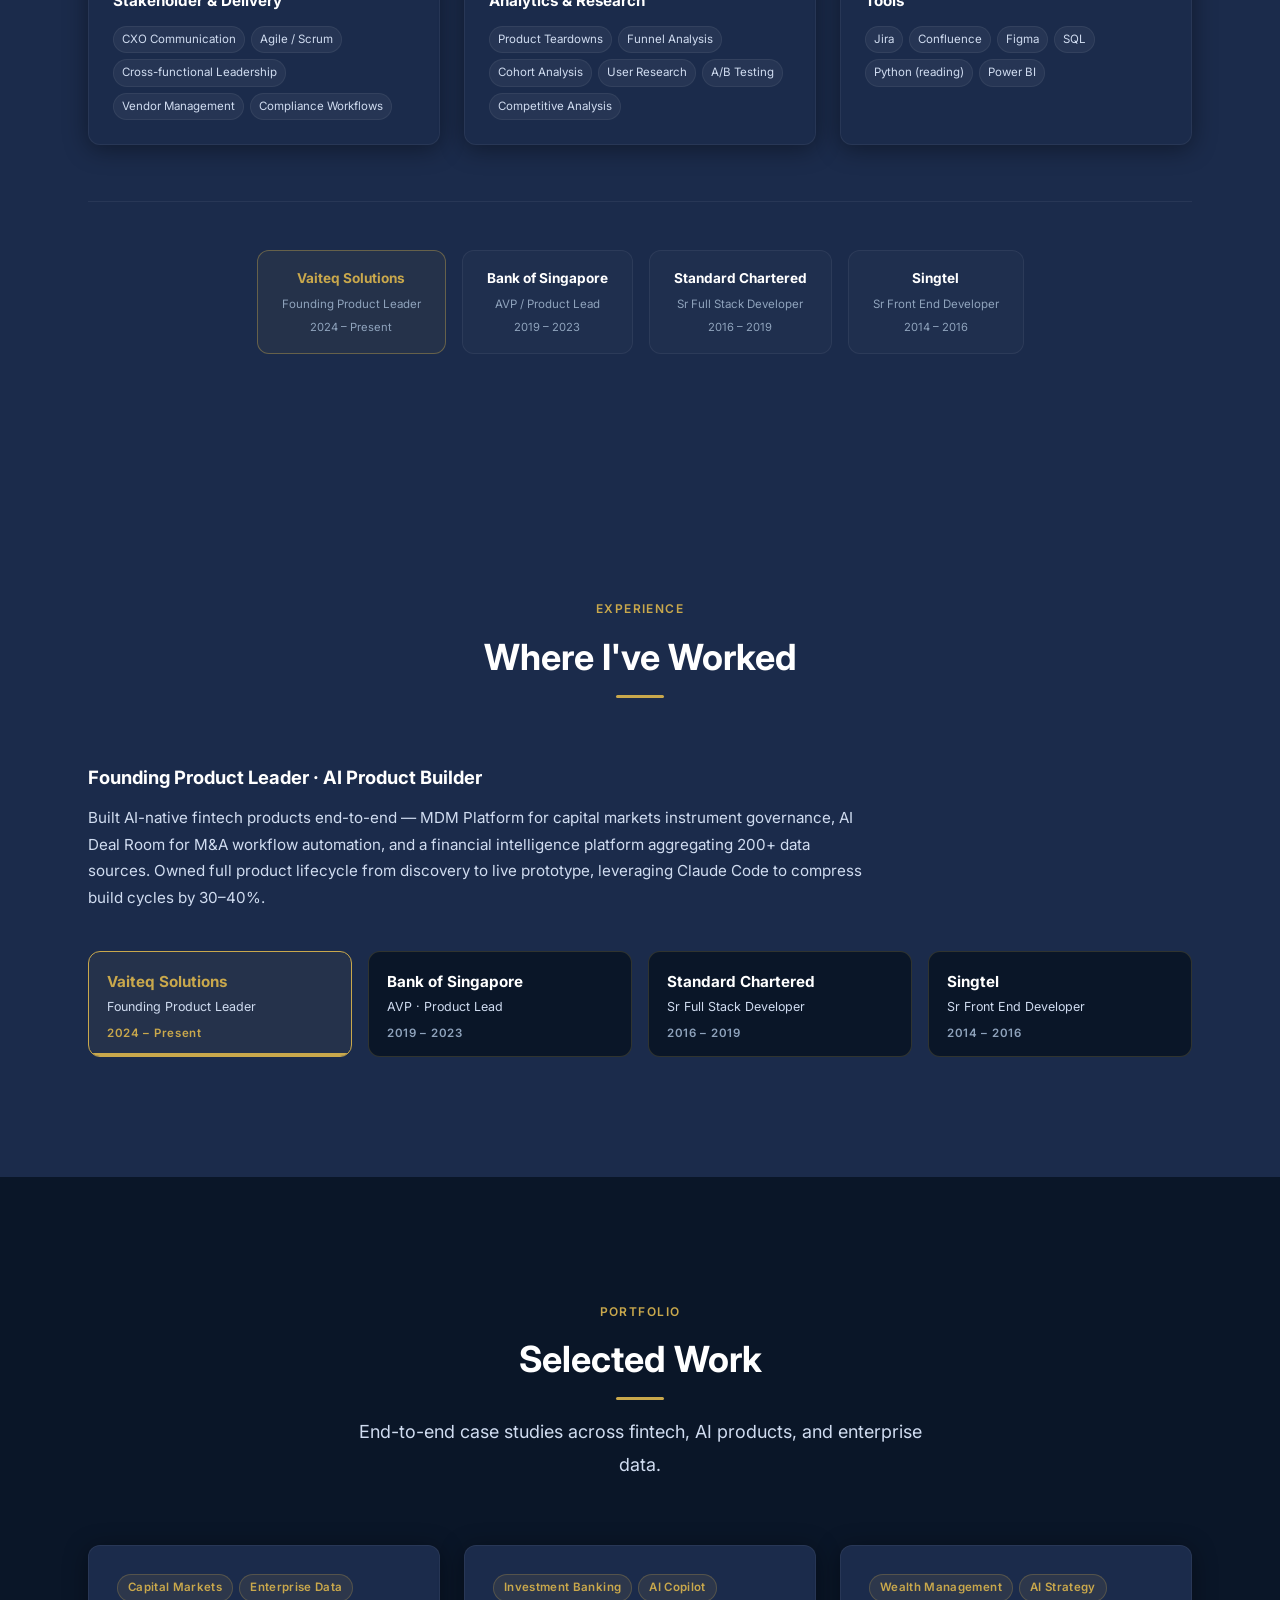
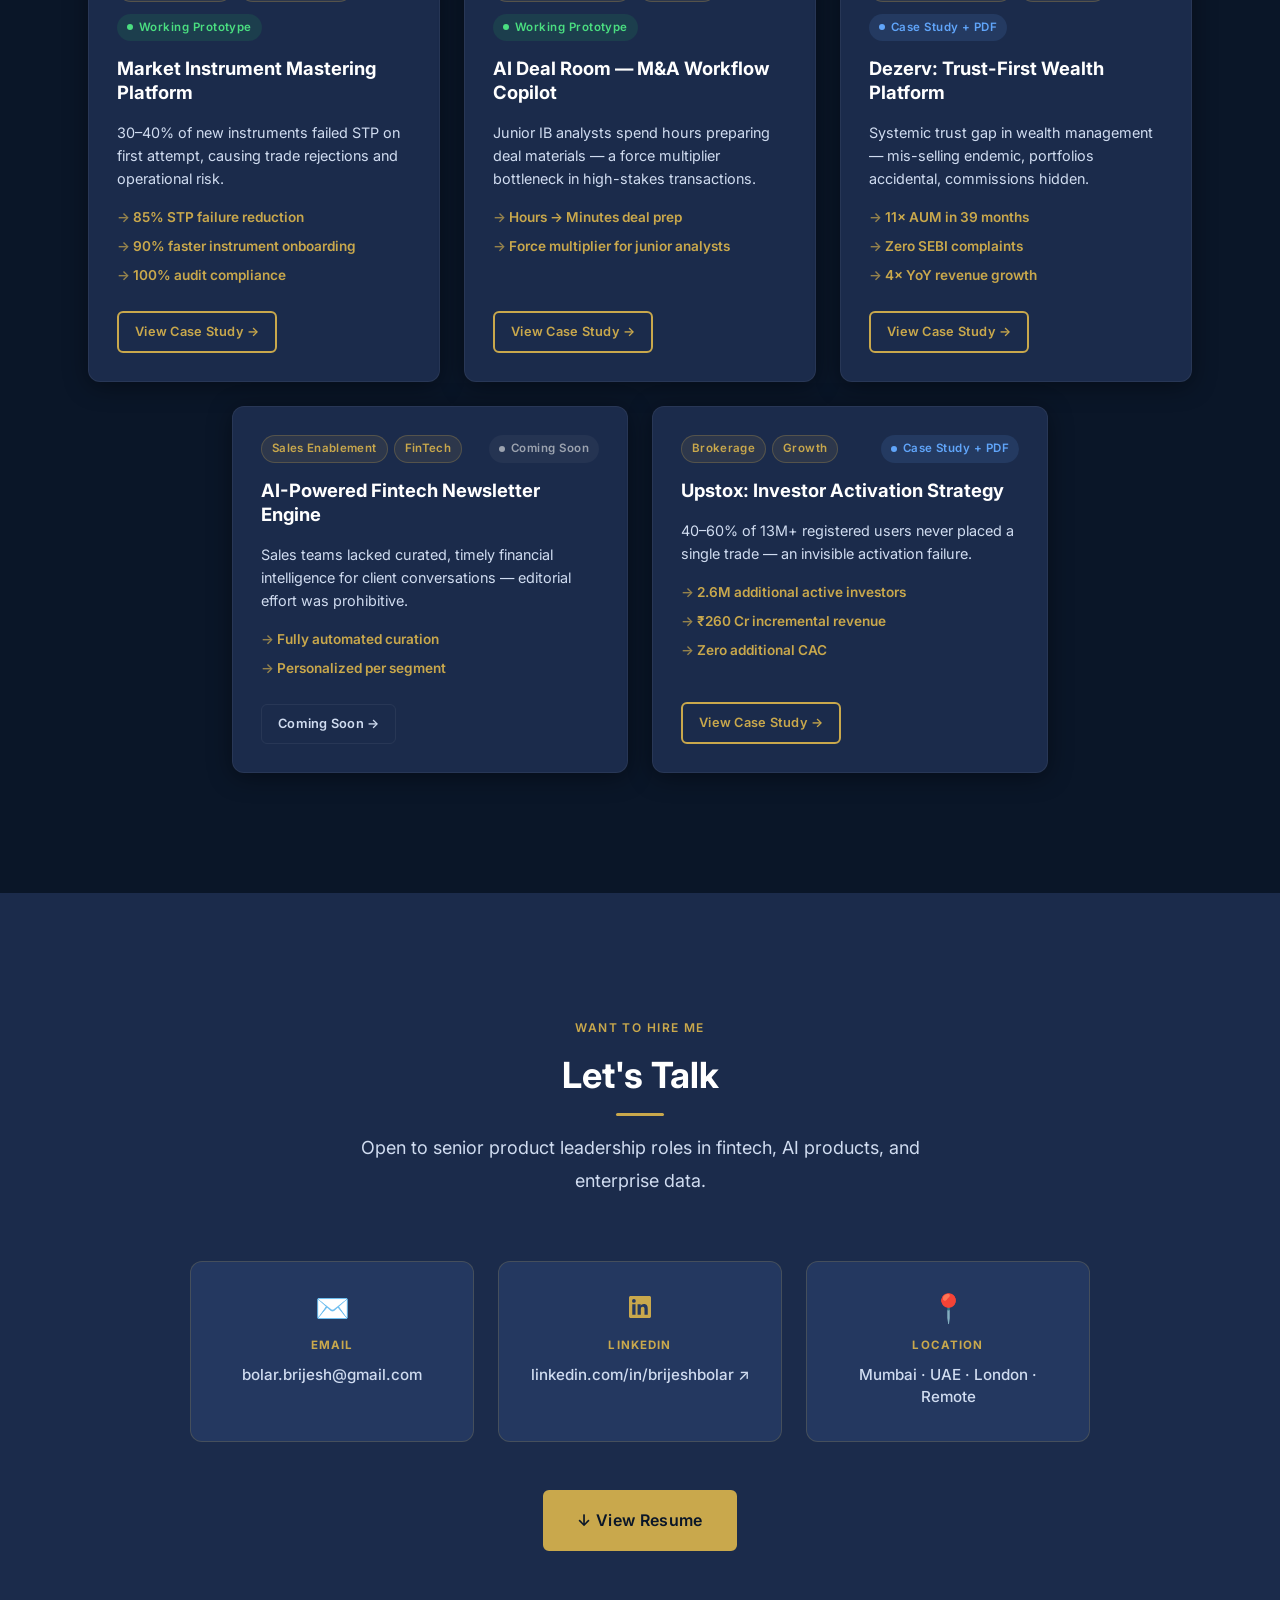
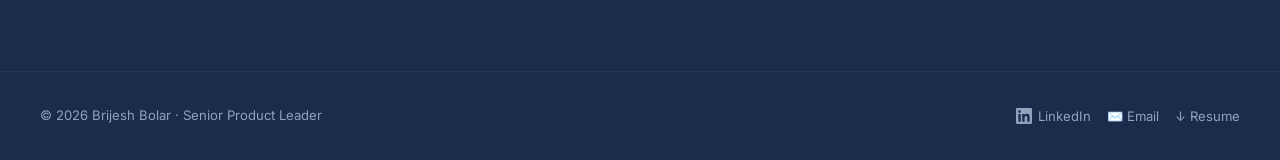
==== commit c9316a09: "Redesign experience section: detail panel + clickable indicator cards - Section header appears first" ====
--- a/index.html
+++ b/index.html
@@ -236,54 +236,78 @@
         <h2 class="section__title">Where I've Worked</h2>
         <div class="gold-divider"></div>
       </div>
-    </div>
-
-    <div class="exp-cards-wrapper">
-      <div class="exp-cards-track">
-
-        <div class="exp-card animate-in">
-          <div class="exp-card__top">
-            <div class="exp-card__company">Vaiteq Solutions</div>
-            <div class="exp-card__location">Mumbai</div>
-          </div>
-          <div class="exp-card__role">Founding Product Leader · AI Product Builder</div>
-          <p class="exp-card__desc">Built AI-native fintech products end-to-end — MDM Platform, AI Deal Room, and a financial intelligence platform aggregating 200+ data sources. Full product lifecycle from discovery to live prototype, using Claude Code to compress build cycles.</p>
-          <div class="exp-card__period">Jan 2024 – Present</div>
-        </div>
-
-        <div class="exp-card animate-in">
-          <div class="exp-card__top">
-            <div class="exp-card__company">Bank of Singapore</div>
-            <div class="exp-card__location">OCBC · Singapore</div>
-          </div>
-          <div class="exp-card__role">AVP · Technical Product Lead</div>
-          <p class="exp-card__desc">Co-owned product strategy for the Instrument Creation platform, delivering S$1.2M in annual cost savings. Led compliance-critical workflows for real-time regulatory processing across wealth management and digital banking.</p>
-          <div class="exp-card__period">Jun 2019 – Dec 2023</div>
-        </div>
-
-        <div class="exp-card animate-in">
-          <div class="exp-card__top">
-            <div class="exp-card__company">Standard Chartered</div>
-            <div class="exp-card__location">Singapore</div>
-          </div>
-          <div class="exp-card__role">Senior Full Stack Developer</div>
-          <p class="exp-card__desc">Delivered bancassurance mobile products contributing to 17% revenue growth. Co-developed a personalised investment advisory platform driving 36% portfolio growth and 28% revenue uplift across retail and corporate banking.</p>
-          <div class="exp-card__period">Sep 2016 – Jun 2019</div>
-        </div>
-
-        <div class="exp-card animate-in">
-          <div class="exp-card__top">
-            <div class="exp-card__company">Singtel</div>
-            <div class="exp-card__location">Singapore</div>
-          </div>
-          <div class="exp-card__role">Senior Front End Developer</div>
-          <p class="exp-card__desc">Led digital transformation of Singtel's e-commerce platform — 35% conversion increase, 39% revenue growth, and 60% engagement uplift through data-driven UX improvements across Singapore's largest telco.</p>
-          <div class="exp-card__period">Dec 2014 – Aug 2016</div>
-        </div>
+
+      <!-- Detail panel — changes on indicator click -->
+      <div class="exp-detail animate-in" id="exp-detail">
+        <div class="exp-detail__panel active" data-panel="0">
+          <div class="exp-detail__role">Founding Product Leader · AI Product Builder</div>
+          <p class="exp-detail__desc">Built AI-native fintech products end-to-end — MDM Platform for capital markets instrument governance, AI Deal Room for M&amp;A workflow automation, and a financial intelligence platform aggregating 200+ data sources. Owned full product lifecycle from discovery to live prototype, leveraging Claude Code to compress build cycles by 30–40%.</p>
+        </div>
+        <div class="exp-detail__panel" data-panel="1">
+          <div class="exp-detail__role">AVP · Technical Product Lead</div>
+          <p class="exp-detail__desc">Co-owned product strategy for the Instrument Creation platform, delivering S$1.2M in annual cost savings by replacing a third-party vendor system. Led compliance-critical workflows enabling real-time event-driven processing and regulatory adherence across wealth management and digital banking.</p>
+        </div>
+        <div class="exp-detail__panel" data-panel="2">
+          <div class="exp-detail__role">Senior Full Stack Developer</div>
+          <p class="exp-detail__desc">Delivered bancassurance mobile products contributing to 17% revenue growth through improved customer journeys and conversion optimisation. Co-developed a personalised investment advisory platform driving 36% portfolio growth and 28% revenue uplift across retail and corporate banking.</p>
+        </div>
+        <div class="exp-detail__panel" data-panel="3">
+          <div class="exp-detail__role">Senior Front End Developer</div>
+          <p class="exp-detail__desc">Led digital transformation of Singtel's e-commerce platform — 35% conversion increase, 39% revenue growth, and 60% engagement uplift through data-driven UX improvements and frontend optimisation across Singapore's largest telco.</p>
+        </div>
+      </div>
+
+      <!-- Indicator cards — clickable, sit below the detail -->
+      <div class="exp-indicators">
+
+        <button class="exp-card active" data-index="0" aria-pressed="true">
+          <div class="exp-card__company">Vaiteq Solutions</div>
+          <div class="exp-card__role-short">Founding Product Leader</div>
+          <div class="exp-card__period">2024 – Present</div>
+          <div class="exp-card__bar"></div>
+        </button>
+
+        <button class="exp-card" data-index="1" aria-pressed="false">
+          <div class="exp-card__company">Bank of Singapore</div>
+          <div class="exp-card__role-short">AVP · Product Lead</div>
+          <div class="exp-card__period">2019 – 2023</div>
+          <div class="exp-card__bar"></div>
+        </button>
+
+        <button class="exp-card" data-index="2" aria-pressed="false">
+          <div class="exp-card__company">Standard Chartered</div>
+          <div class="exp-card__role-short">Sr Full Stack Developer</div>
+          <div class="exp-card__period">2016 – 2019</div>
+          <div class="exp-card__bar"></div>
+        </button>
+
+        <button class="exp-card" data-index="3" aria-pressed="false">
+          <div class="exp-card__company">Singtel</div>
+          <div class="exp-card__role-short">Sr Front End Developer</div>
+          <div class="exp-card__period">2014 – 2016</div>
+          <div class="exp-card__bar"></div>
+        </button>
 
       </div>
     </div>
   </section>
+
+  <script>
+    (function () {
+      var cards = document.querySelectorAll('.exp-card[data-index]');
+      var panels = document.querySelectorAll('.exp-detail__panel');
+      cards.forEach(function (card) {
+        card.addEventListener('click', function () {
+          var idx = this.dataset.index;
+          cards.forEach(function (c) { c.classList.remove('active'); c.setAttribute('aria-pressed', 'false'); });
+          panels.forEach(function (p) { p.classList.remove('active'); });
+          this.classList.add('active');
+          this.setAttribute('aria-pressed', 'true');
+          document.querySelector('.exp-detail__panel[data-panel="' + idx + '"]').classList.add('active');
+        });
+      });
+    })();
+  </script>
 
   <!-- ── Selected Work ─────────────────────────────────────────── -->
   <section id="work" class="section">
--- a/css/components.css
+++ b/css/components.css
@@ -1225,107 +1225,120 @@
   letter-spacing: 0.02em;
 }
 
-/* ── Experience Cards (horizontal adjacent) ──────────────────── */
-.exp-cards-wrapper {
-  width: 100%;
-  overflow-x: auto;
-  padding: 48px 0 24px;
-  /* hide scrollbar but allow scrolling */
-  scrollbar-width: thin;
-  scrollbar-color: var(--color-border) transparent;
-}
-
-.exp-cards-wrapper::-webkit-scrollbar {
-  height: 4px;
-}
-
-.exp-cards-wrapper::-webkit-scrollbar-track {
-  background: transparent;
-}
-
-.exp-cards-wrapper::-webkit-scrollbar-thumb {
-  background: var(--color-border);
-  border-radius: 2px;
-}
-
-.exp-cards-track {
-  display: flex;
-  gap: 20px;
-  padding: 0 var(--container-pad, 24px) 20px;
-  min-width: max-content;
-}
-
-@media (min-width: 1024px) {
-  .exp-cards-track {
-    padding: 0 80px 20px;
-    min-width: 0;
-    flex-wrap: nowrap;
+/* ── Experience Detail Panel ─────────────────────────────────── */
+.exp-detail {
+  margin-top: 48px;
+  min-height: 120px;
+  position: relative;
+}
+
+.exp-detail__panel {
+  display: none;
+  animation: expFadeIn 0.3s ease;
+}
+
+.exp-detail__panel.active {
+  display: block;
+}
+
+@keyframes expFadeIn {
+  from { opacity: 0; transform: translateY(8px); }
+  to   { opacity: 1; transform: translateY(0); }
+}
+
+.exp-detail__role {
+  font-size: 1.15rem;
+  font-weight: 700;
+  color: var(--color-text-primary);
+  margin-bottom: 12px;
+}
+
+.exp-detail__desc {
+  font-size: 0.95rem;
+  color: var(--color-text-secondary);
+  line-height: 1.75;
+  max-width: 780px;
+}
+
+/* ── Experience Indicator Cards ──────────────────────────────── */
+.exp-indicators {
+  display: grid;
+  grid-template-columns: repeat(2, 1fr);
+  gap: 16px;
+  margin-top: 40px;
+}
+
+@media (min-width: 640px) {
+  .exp-indicators {
+    grid-template-columns: repeat(4, 1fr);
   }
 }
 
 .exp-card {
-  flex: 0 0 280px;
   background: var(--color-bg-primary);
   border: 1px solid var(--color-border);
   border-radius: var(--radius-md);
-  padding: 28px 24px 24px;
+  padding: 20px 18px 16px;
+  text-align: left;
+  cursor: pointer;
   display: flex;
   flex-direction: column;
-  transition: border-color var(--transition-fast), transform var(--transition-fast);
+  gap: 6px;
+  transition: border-color var(--transition-fast), background var(--transition-fast), transform var(--transition-fast);
   position: relative;
-}
-
-@media (min-width: 1024px) {
-  .exp-card {
-    flex: 1 1 0;
-    max-width: 320px;
-  }
+  overflow: hidden;
 }
 
 .exp-card:hover {
+  border-color: rgba(201, 168, 76, 0.5);
+  transform: translateY(-2px);
+}
+
+.exp-card.active {
   border-color: var(--color-accent-gold);
-  transform: translateY(-3px);
-}
-
-.exp-card__top {
-  margin-bottom: 16px;
+  background: rgba(201, 168, 76, 0.06);
 }
 
 .exp-card__company {
-  font-size: 1rem;
+  font-size: 0.95rem;
   font-weight: 700;
   color: var(--color-text-primary);
   line-height: 1.3;
 }
 
-.exp-card__location {
-  font-size: 0.75rem;
+.exp-card.active .exp-card__company {
+  color: var(--color-accent-gold);
+}
+
+.exp-card__role-short {
+  font-size: 0.78rem;
+  color: var(--color-text-secondary);
+  line-height: 1.4;
+}
+
+.exp-card__period {
+  font-size: 0.72rem;
+  font-weight: 600;
   color: var(--color-text-muted);
-  margin-top: 3px;
-}
-
-.exp-card__role {
-  font-size: 0.85rem;
-  font-weight: 600;
-  color: var(--color-accent-gold);
-  margin-bottom: 14px;
-  line-height: 1.4;
-}
-
-.exp-card__desc {
-  font-size: 0.85rem;
-  color: var(--color-text-secondary);
-  line-height: 1.65;
-  flex: 1;
-}
-
-.exp-card__period {
-  margin-top: 24px;
-  padding-top: 16px;
-  border-top: 1px solid var(--color-border);
-  font-size: 0.72rem;
-  font-weight: 700;
-  color: var(--color-accent-gold);
-  letter-spacing: 0.08em;
-  text-transform: uppercase;
-}
+  letter-spacing: 0.06em;
+  margin-top: 4px;
+}
+
+.exp-card.active .exp-card__period {
+  color: var(--color-accent-gold);
+}
+
+/* Gold bar indicator at bottom of active card */
+.exp-card__bar {
+  position: absolute;
+  bottom: 0;
+  left: 0;
+  right: 0;
+  height: 3px;
+  background: transparent;
+  transition: background var(--transition-fast);
+}
+
+.exp-card.active .exp-card__bar {
+  background: var(--color-accent-gold);
+}
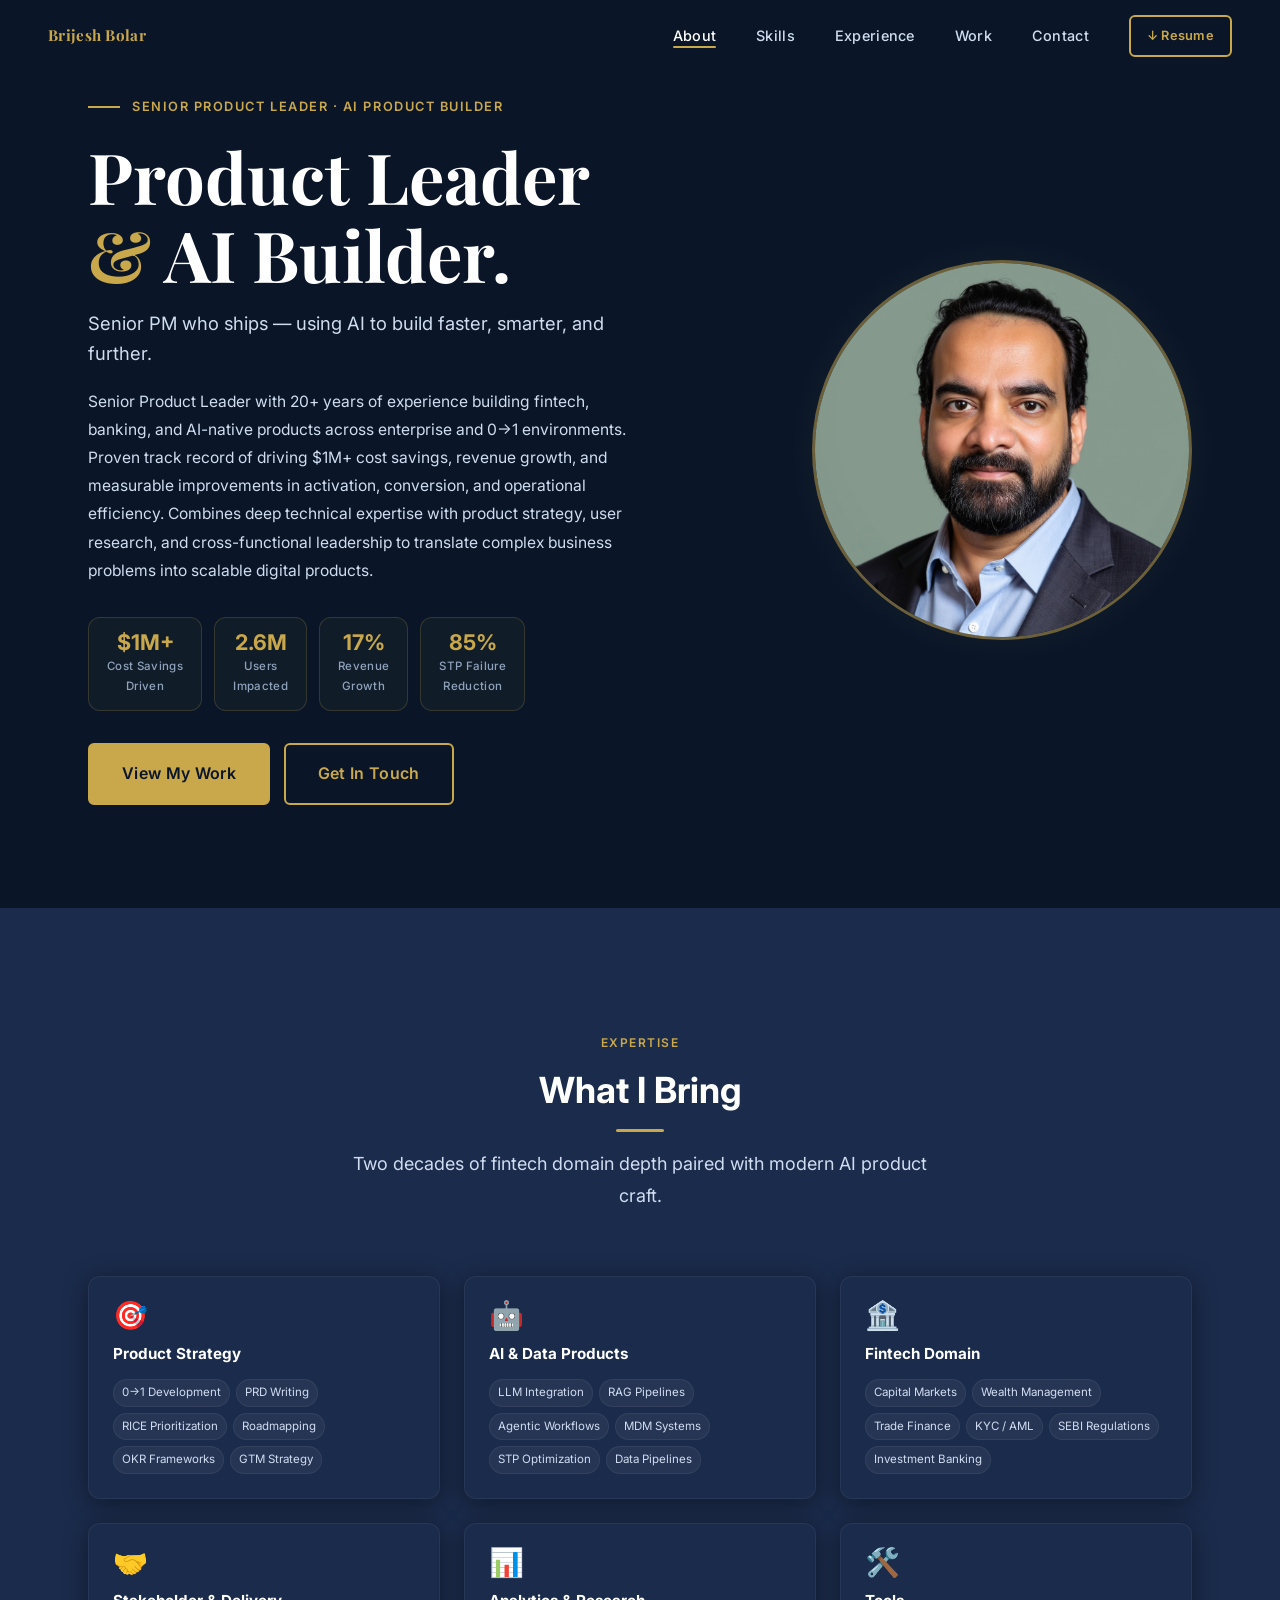
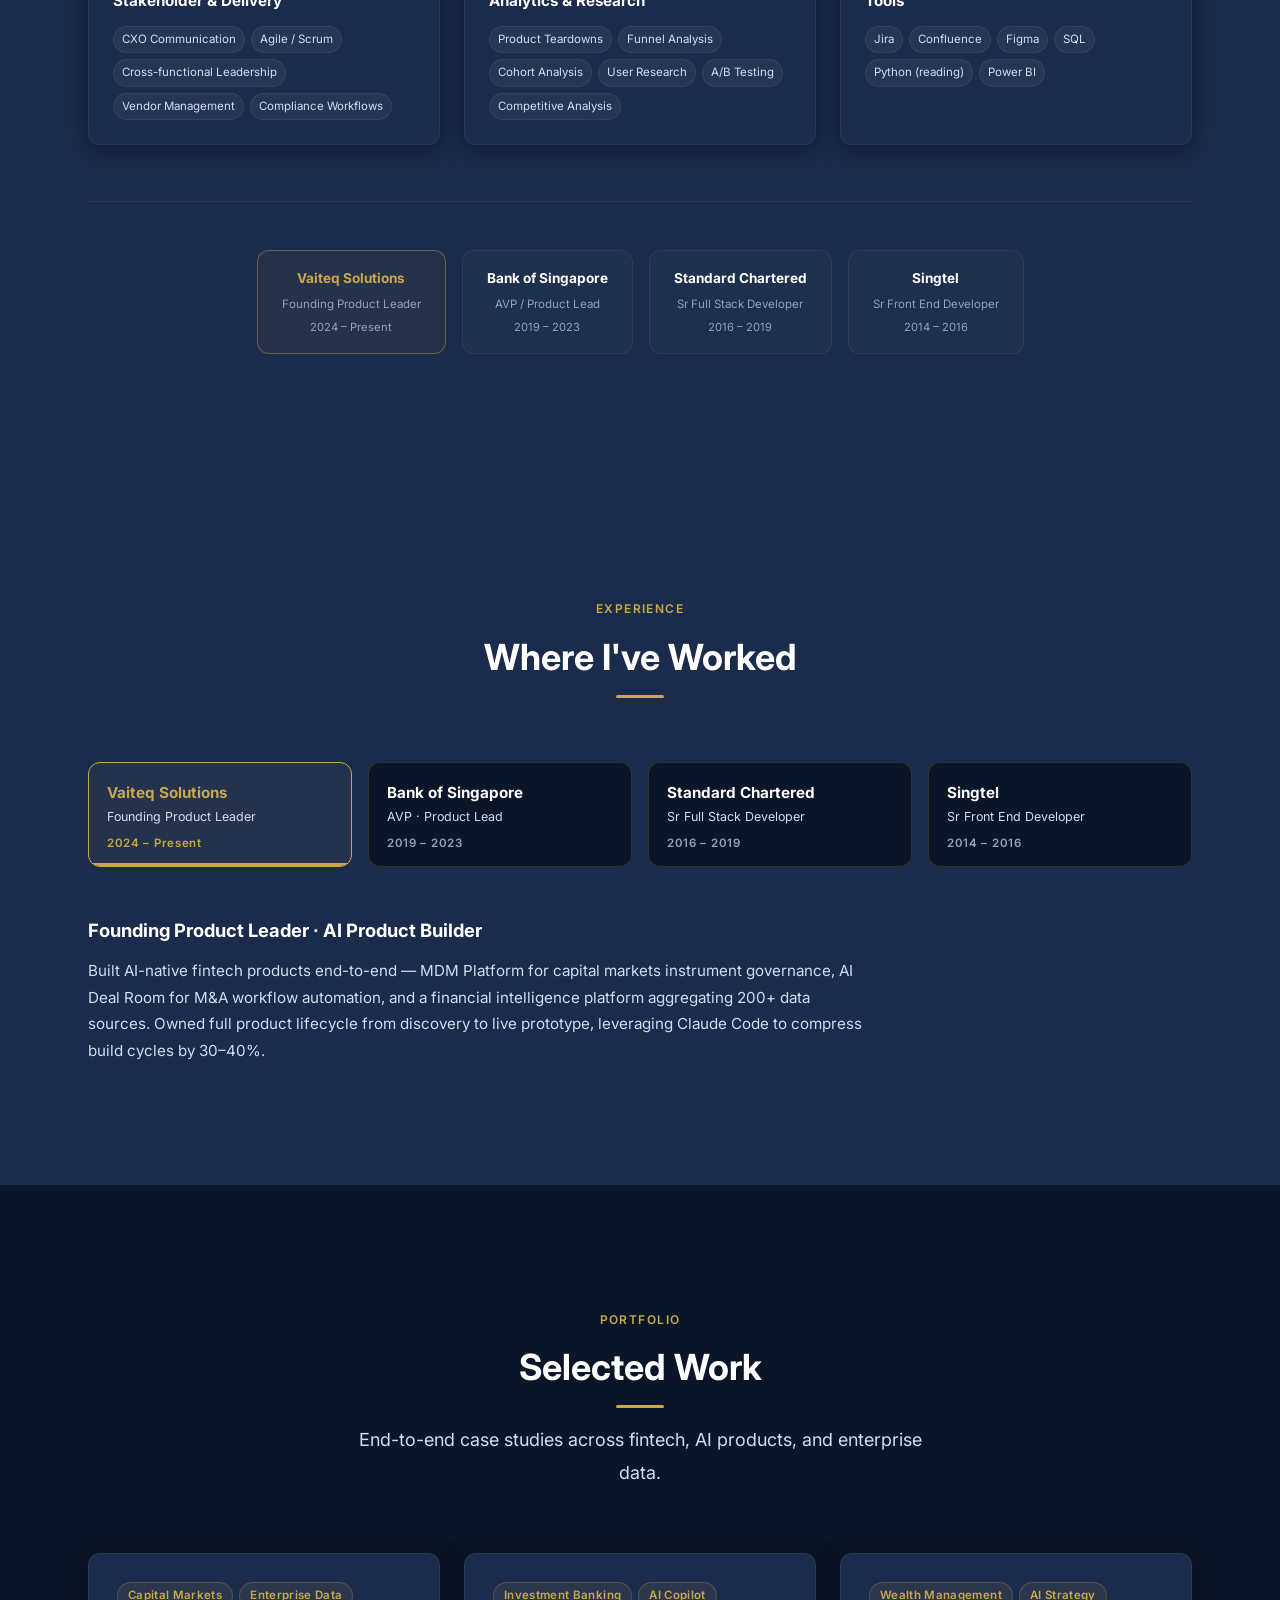
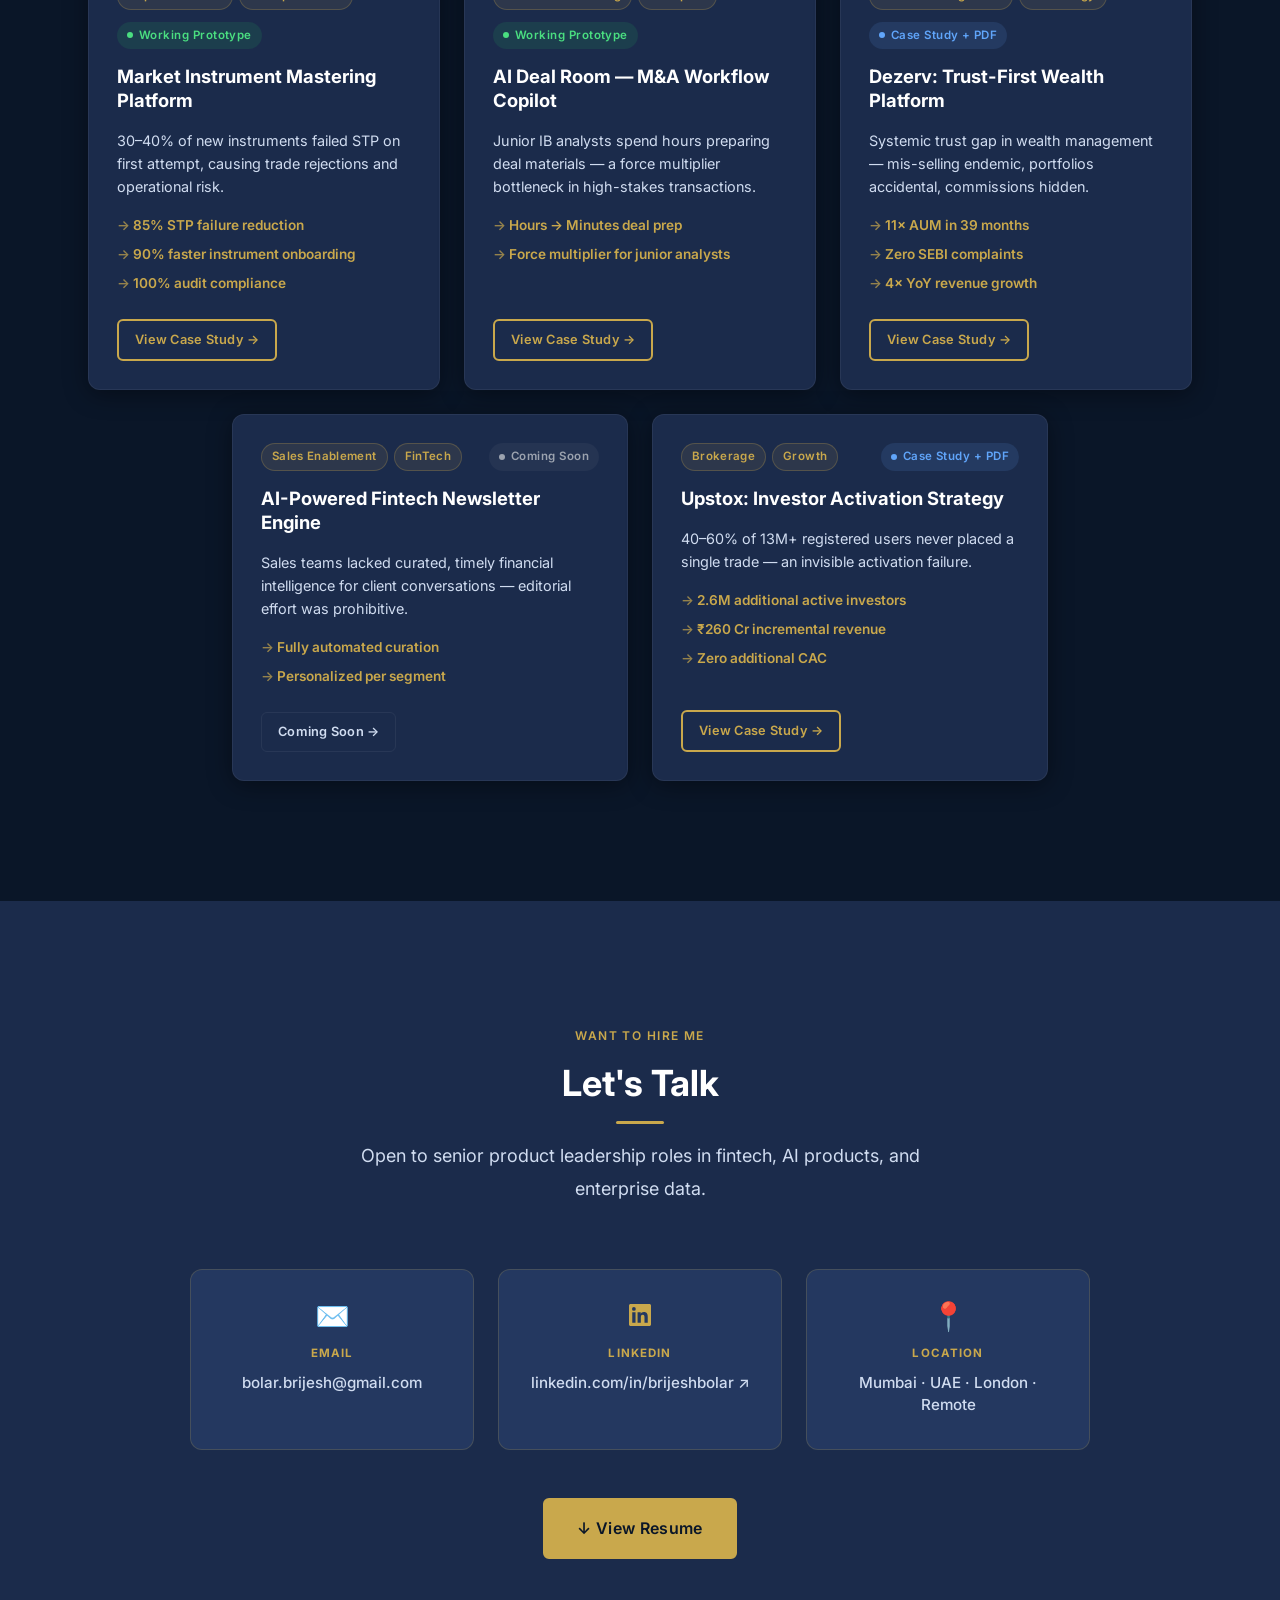
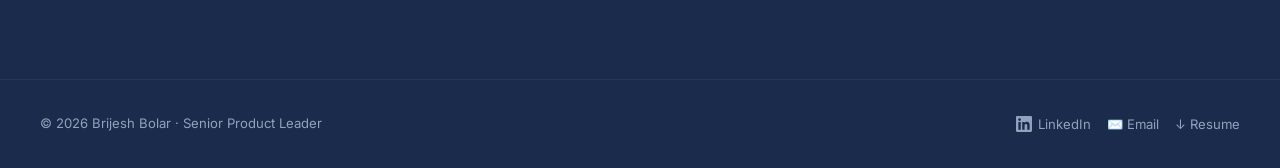
==== commit 1898bab0: "Move experience indicator cards above the detail panel Co-Authored-By: Claude Sonnet 4.6 <noreply@an" ====
--- a/index.html
+++ b/index.html
@@ -237,27 +237,7 @@
         <div class="gold-divider"></div>
       </div>
 
-      <!-- Detail panel — changes on indicator click -->
-      <div class="exp-detail animate-in" id="exp-detail">
-        <div class="exp-detail__panel active" data-panel="0">
-          <div class="exp-detail__role">Founding Product Leader · AI Product Builder</div>
-          <p class="exp-detail__desc">Built AI-native fintech products end-to-end — MDM Platform for capital markets instrument governance, AI Deal Room for M&amp;A workflow automation, and a financial intelligence platform aggregating 200+ data sources. Owned full product lifecycle from discovery to live prototype, leveraging Claude Code to compress build cycles by 30–40%.</p>
-        </div>
-        <div class="exp-detail__panel" data-panel="1">
-          <div class="exp-detail__role">AVP · Technical Product Lead</div>
-          <p class="exp-detail__desc">Co-owned product strategy for the Instrument Creation platform, delivering S$1.2M in annual cost savings by replacing a third-party vendor system. Led compliance-critical workflows enabling real-time event-driven processing and regulatory adherence across wealth management and digital banking.</p>
-        </div>
-        <div class="exp-detail__panel" data-panel="2">
-          <div class="exp-detail__role">Senior Full Stack Developer</div>
-          <p class="exp-detail__desc">Delivered bancassurance mobile products contributing to 17% revenue growth through improved customer journeys and conversion optimisation. Co-developed a personalised investment advisory platform driving 36% portfolio growth and 28% revenue uplift across retail and corporate banking.</p>
-        </div>
-        <div class="exp-detail__panel" data-panel="3">
-          <div class="exp-detail__role">Senior Front End Developer</div>
-          <p class="exp-detail__desc">Led digital transformation of Singtel's e-commerce platform — 35% conversion increase, 39% revenue growth, and 60% engagement uplift through data-driven UX improvements and frontend optimisation across Singapore's largest telco.</p>
-        </div>
-      </div>
-
-      <!-- Indicator cards — clickable, sit below the detail -->
+      <!-- Indicator cards — clickable -->
       <div class="exp-indicators">
 
         <button class="exp-card active" data-index="0" aria-pressed="true">
@@ -288,6 +268,26 @@
           <div class="exp-card__bar"></div>
         </button>
 
+      </div>
+
+      <!-- Detail panel — changes on indicator click -->
+      <div class="exp-detail animate-in" id="exp-detail">
+        <div class="exp-detail__panel active" data-panel="0">
+          <div class="exp-detail__role">Founding Product Leader · AI Product Builder</div>
+          <p class="exp-detail__desc">Built AI-native fintech products end-to-end — MDM Platform for capital markets instrument governance, AI Deal Room for M&amp;A workflow automation, and a financial intelligence platform aggregating 200+ data sources. Owned full product lifecycle from discovery to live prototype, leveraging Claude Code to compress build cycles by 30–40%.</p>
+        </div>
+        <div class="exp-detail__panel" data-panel="1">
+          <div class="exp-detail__role">AVP · Technical Product Lead</div>
+          <p class="exp-detail__desc">Co-owned product strategy for the Instrument Creation platform, delivering S$1.2M in annual cost savings by replacing a third-party vendor system. Led compliance-critical workflows enabling real-time event-driven processing and regulatory adherence across wealth management and digital banking.</p>
+        </div>
+        <div class="exp-detail__panel" data-panel="2">
+          <div class="exp-detail__role">Senior Full Stack Developer</div>
+          <p class="exp-detail__desc">Delivered bancassurance mobile products contributing to 17% revenue growth through improved customer journeys and conversion optimisation. Co-developed a personalised investment advisory platform driving 36% portfolio growth and 28% revenue uplift across retail and corporate banking.</p>
+        </div>
+        <div class="exp-detail__panel" data-panel="3">
+          <div class="exp-detail__role">Senior Front End Developer</div>
+          <p class="exp-detail__desc">Led digital transformation of Singtel's e-commerce platform — 35% conversion increase, 39% revenue growth, and 60% engagement uplift through data-driven UX improvements and frontend optimisation across Singapore's largest telco.</p>
+        </div>
       </div>
     </div>
   </section>
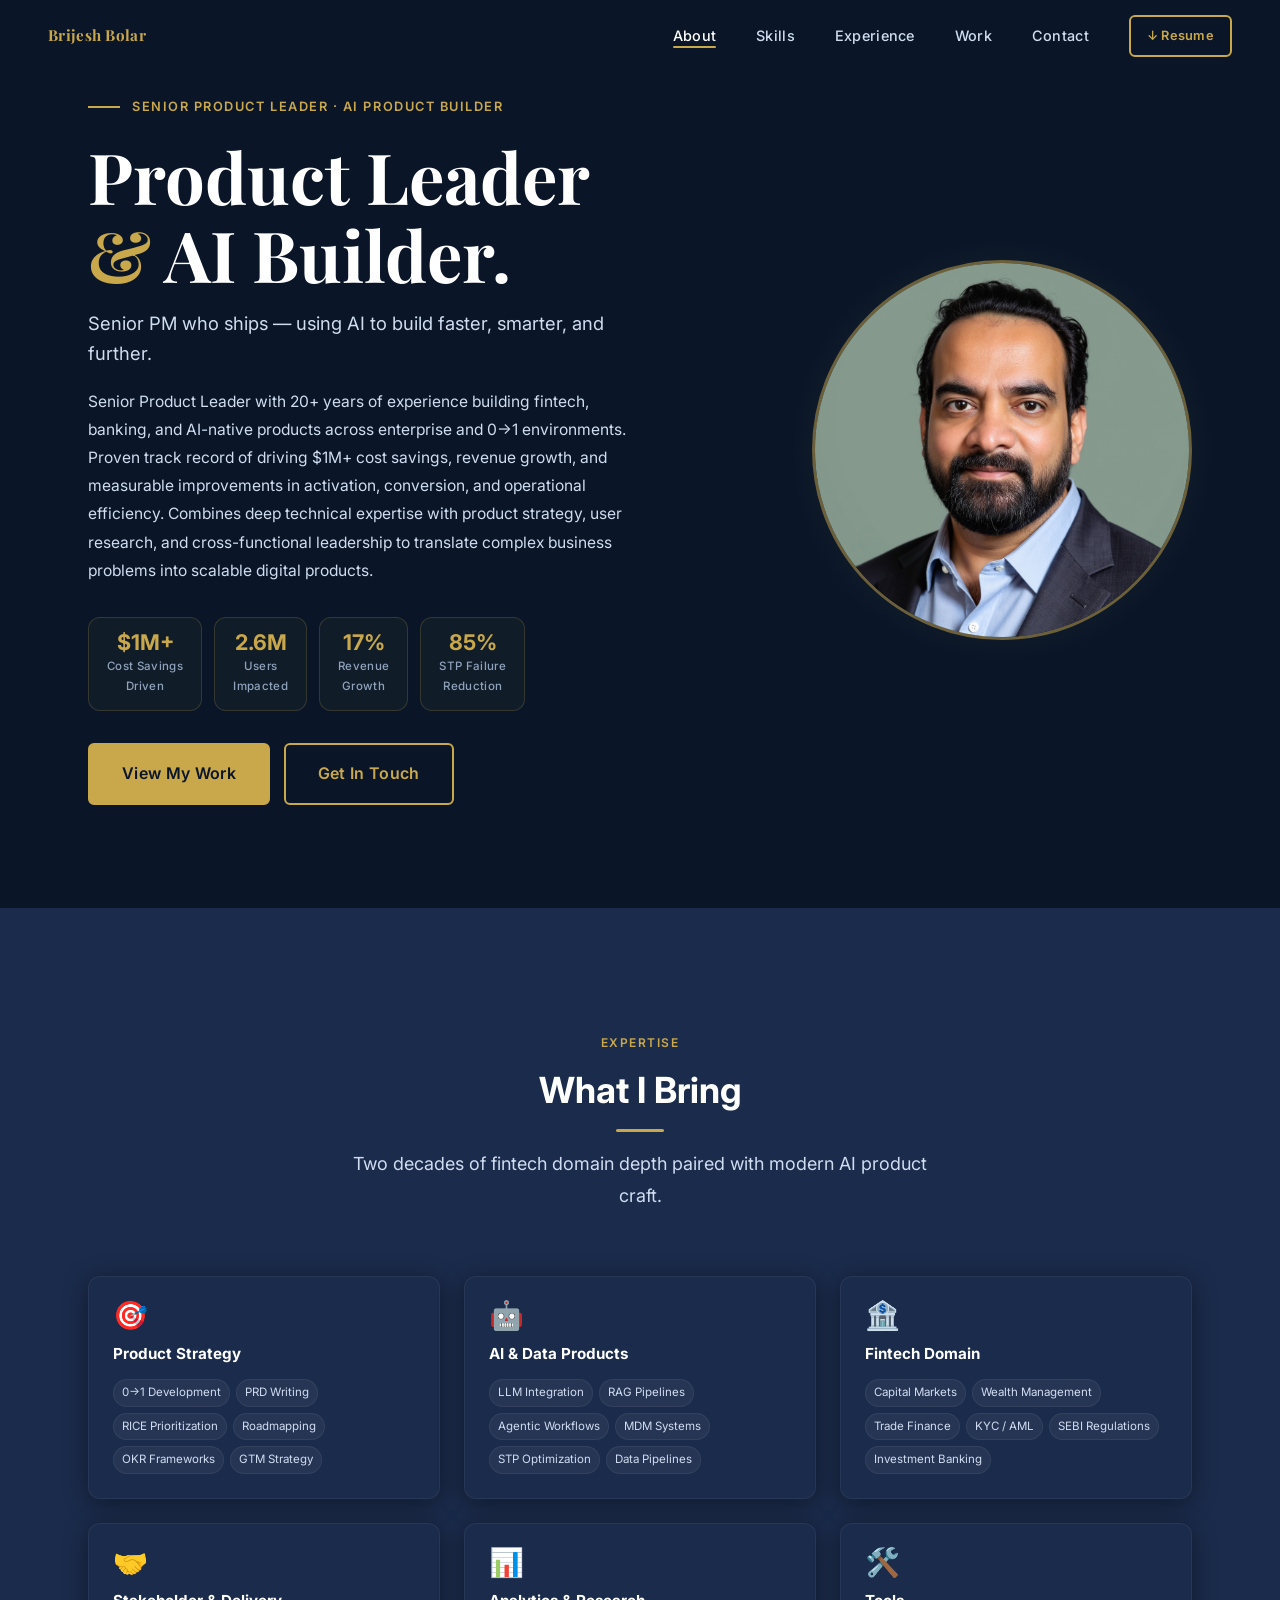
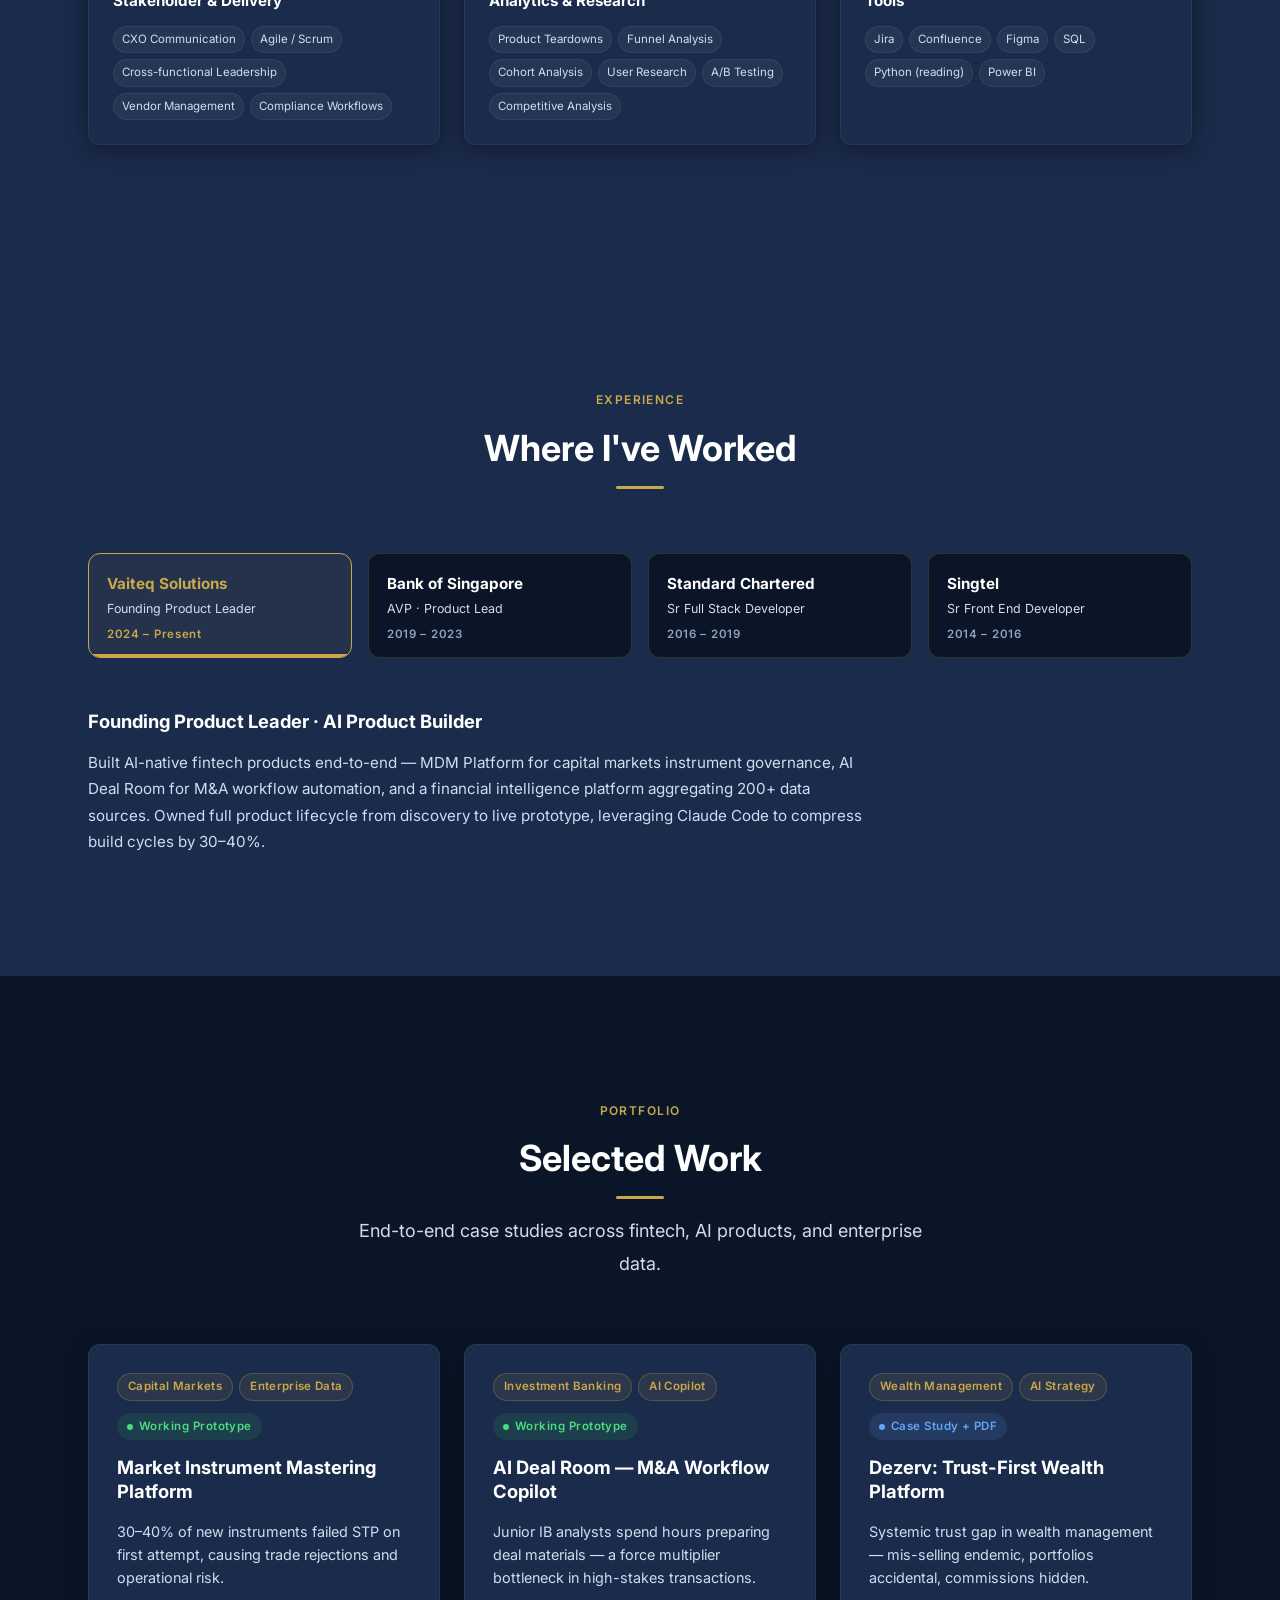
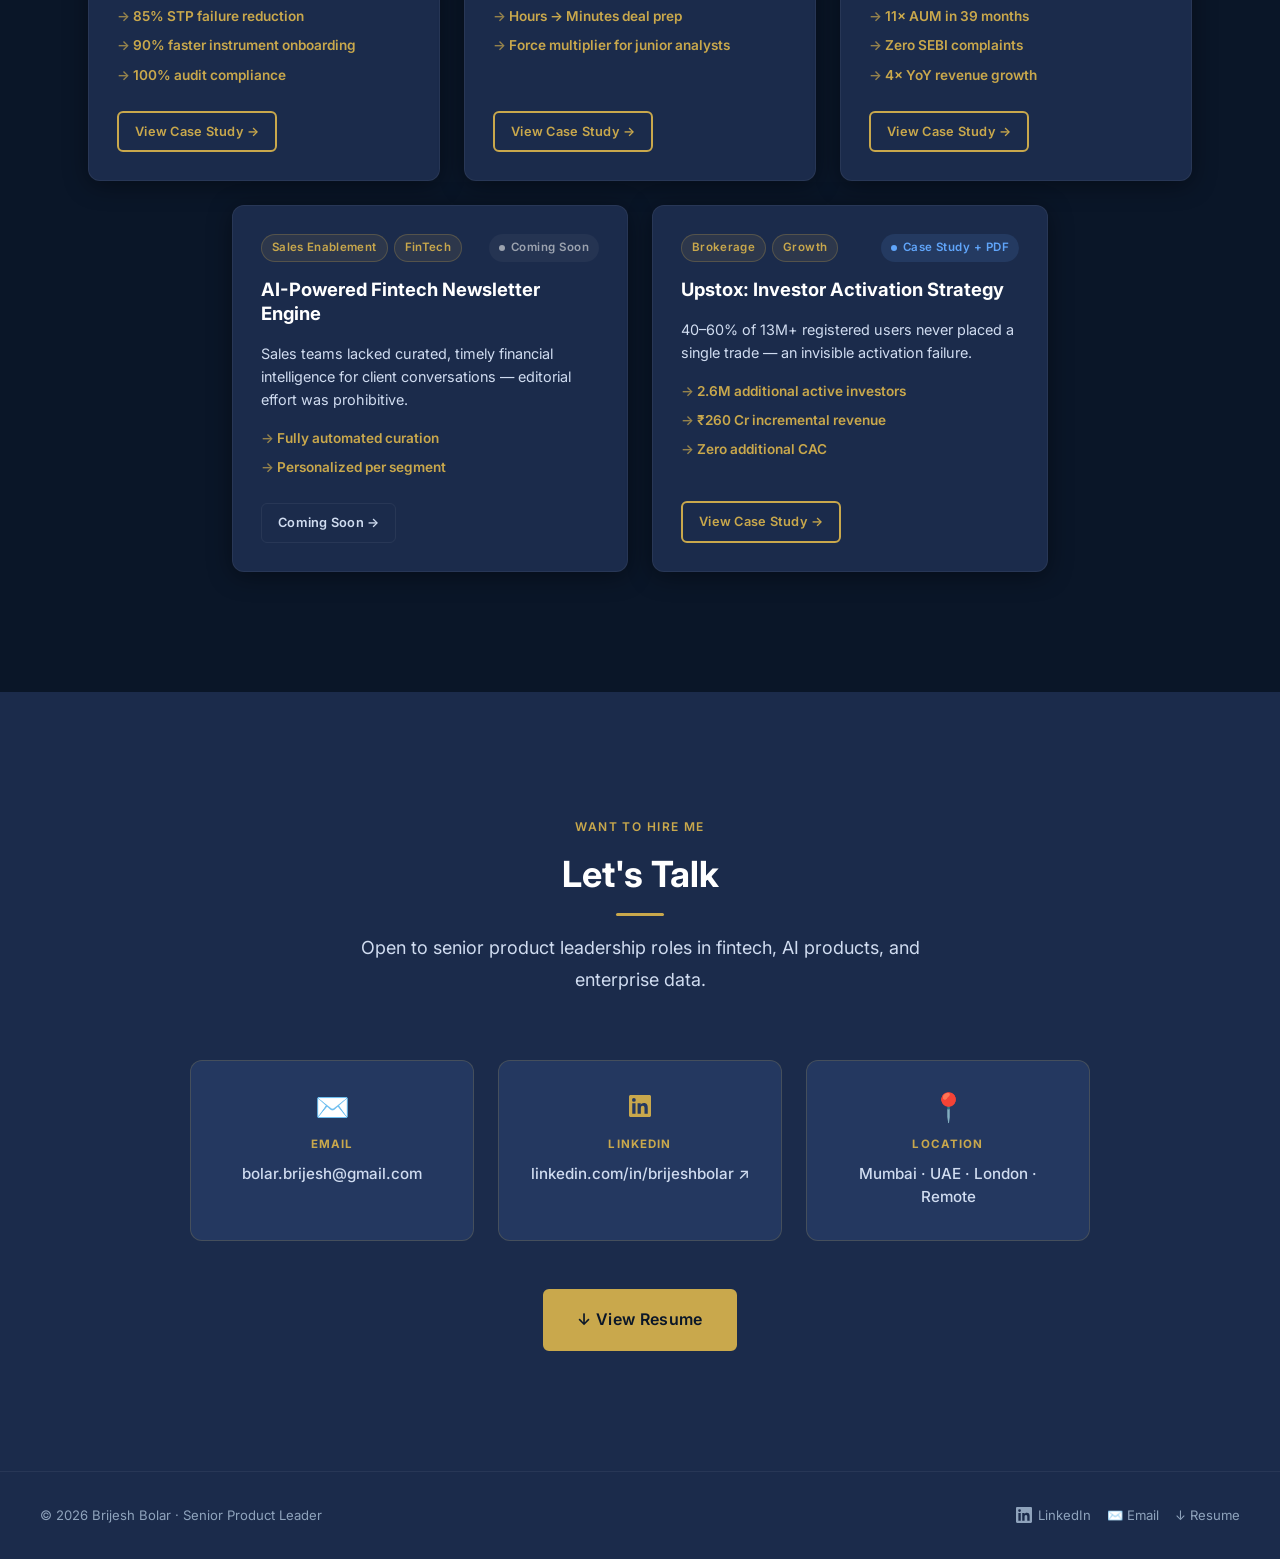
==== commit 60959f28: "Remove redundant credentials strip from Skills section Co-Authored-By: Claude Sonnet 4.6 <noreply@an" ====
--- a/index.html
+++ b/index.html
@@ -202,29 +202,6 @@
         </div>
       </div>
 
-      <!-- Credentials strip -->
-      <div class="credentials-strip animate-in">
-        <div class="credential-item credential-item--current">
-          <span class="credential-item__company">Vaiteq Solutions</span>
-          <span class="credential-item__role">Founding Product Leader</span>
-          <span class="credential-item__period">2024 – Present</span>
-        </div>
-        <div class="credential-item">
-          <span class="credential-item__company">Bank of Singapore</span>
-          <span class="credential-item__role">AVP / Product Lead</span>
-          <span class="credential-item__period">2019 – 2023</span>
-        </div>
-        <div class="credential-item">
-          <span class="credential-item__company">Standard Chartered</span>
-          <span class="credential-item__role">Sr Full Stack Developer</span>
-          <span class="credential-item__period">2016 – 2019</span>
-        </div>
-        <div class="credential-item">
-          <span class="credential-item__company">Singtel</span>
-          <span class="credential-item__role">Sr Front End Developer</span>
-          <span class="credential-item__period">2014 – 2016</span>
-        </div>
-      </div>
     </div>
   </section>
 
